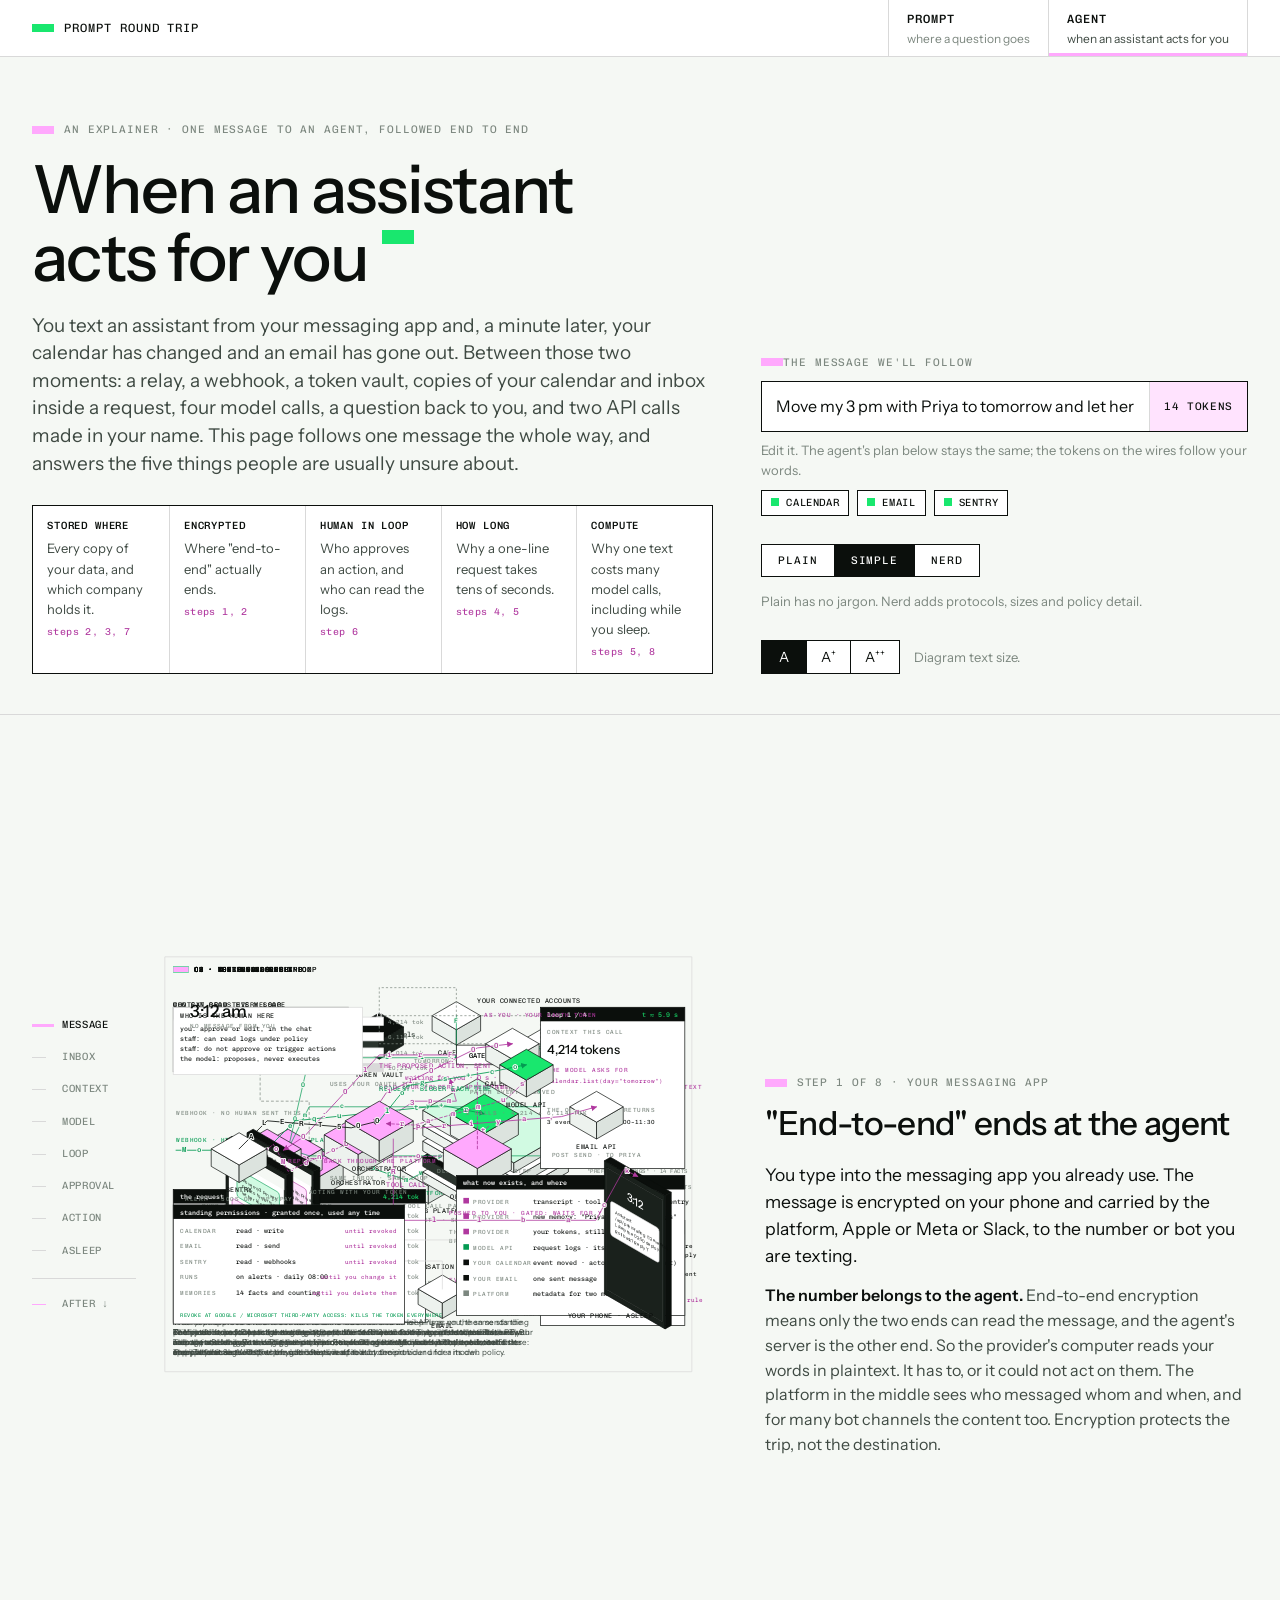
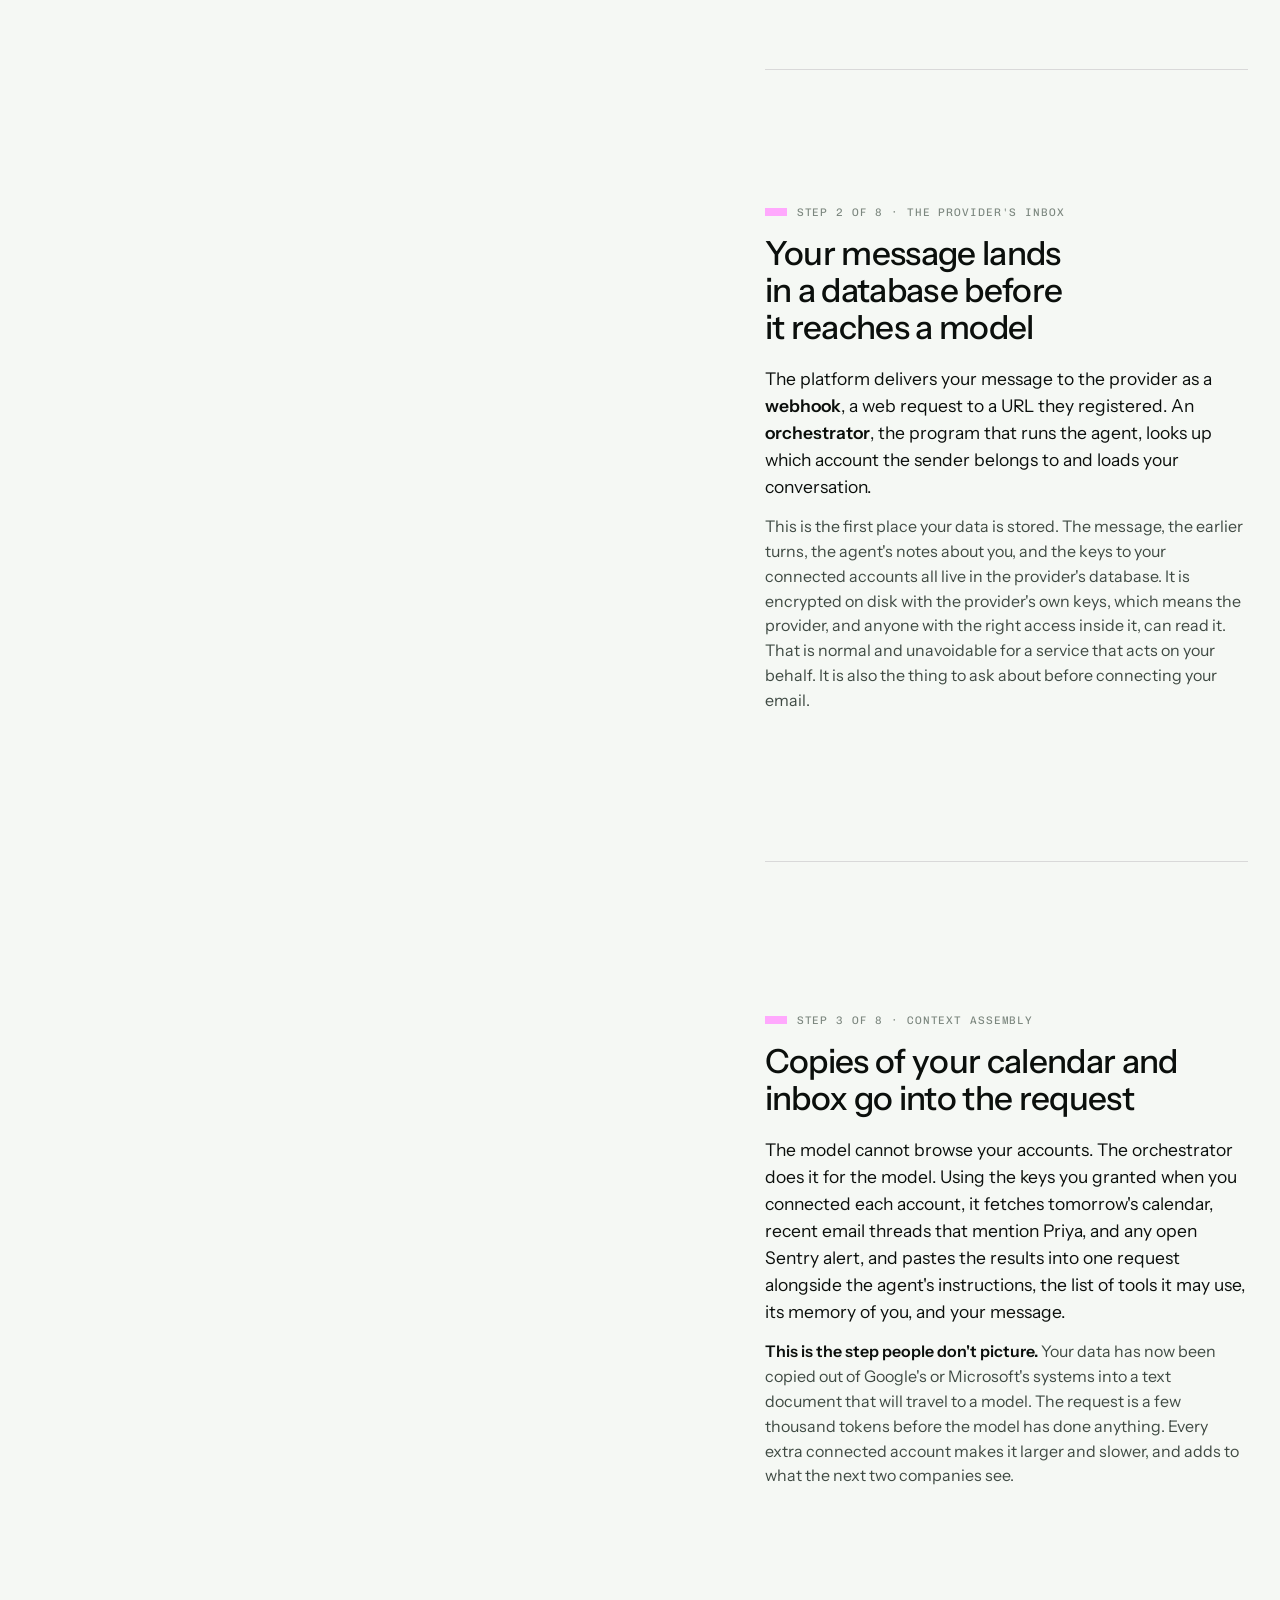
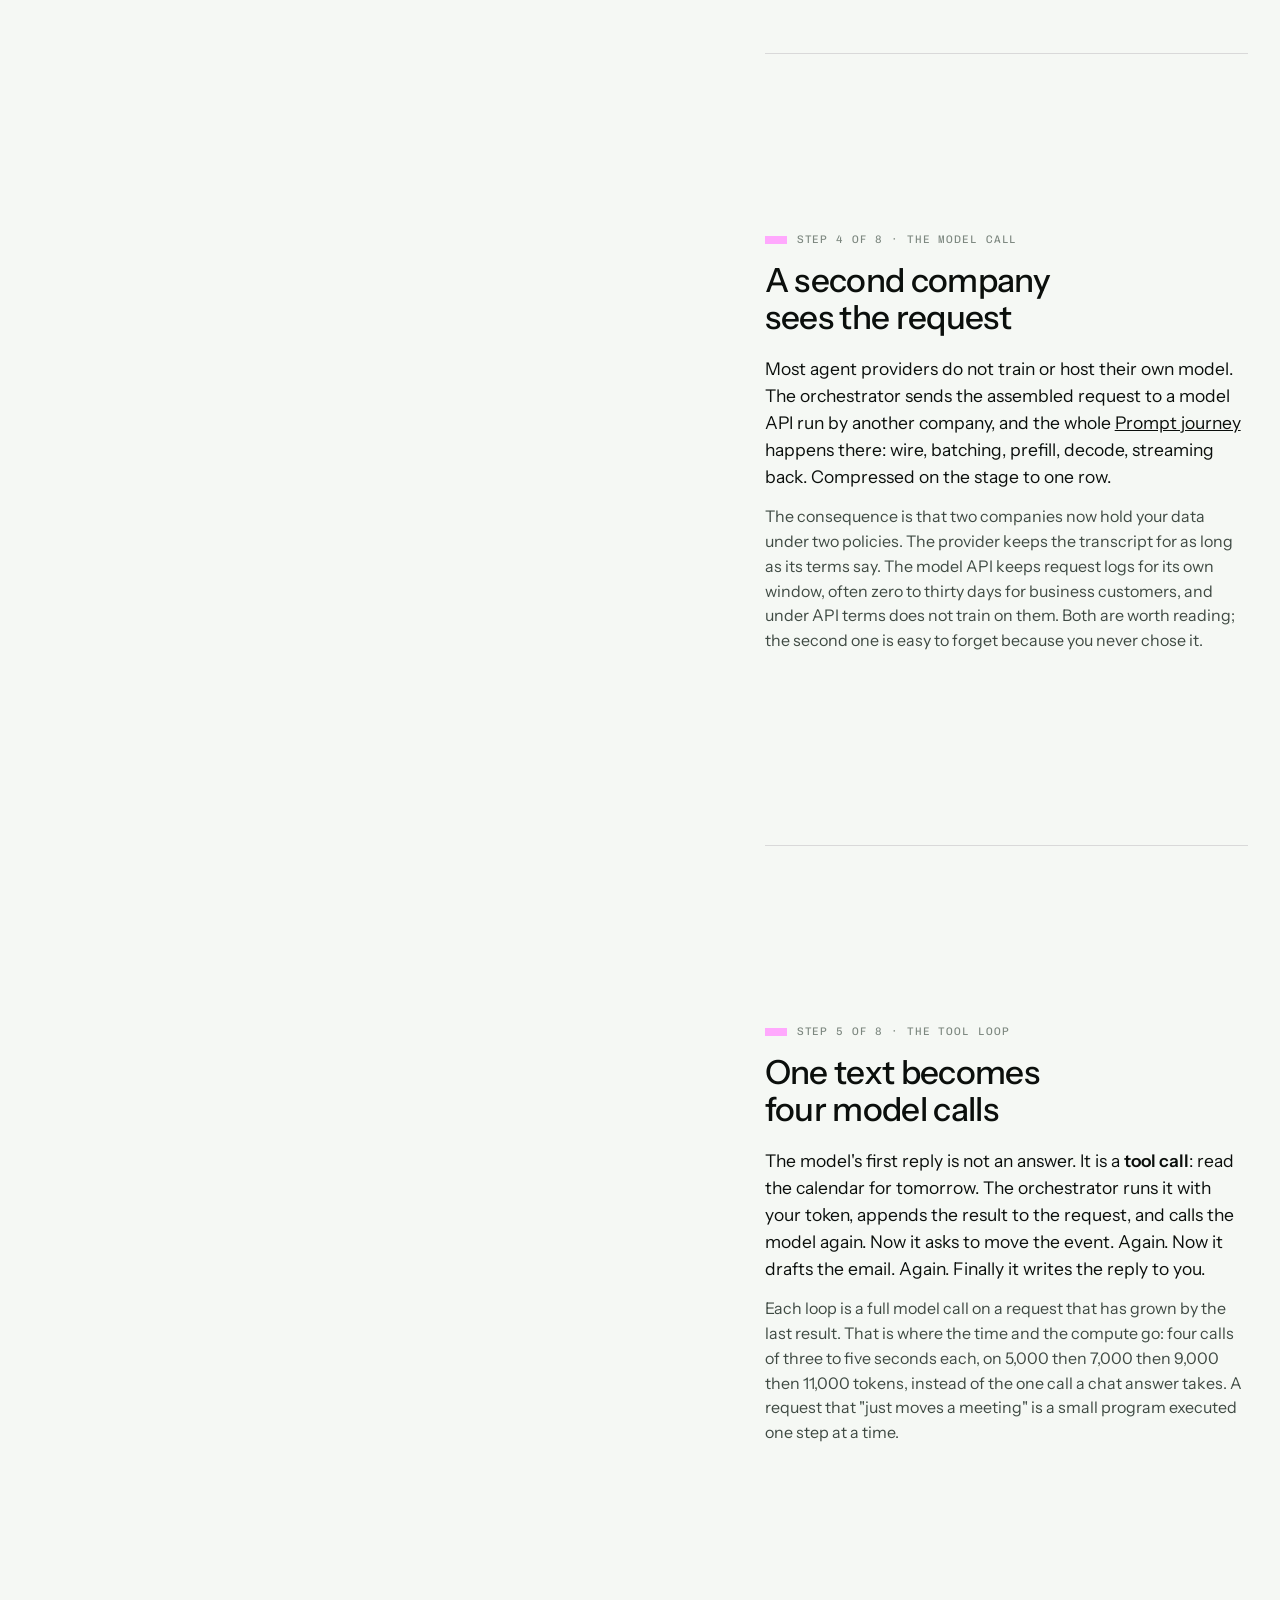
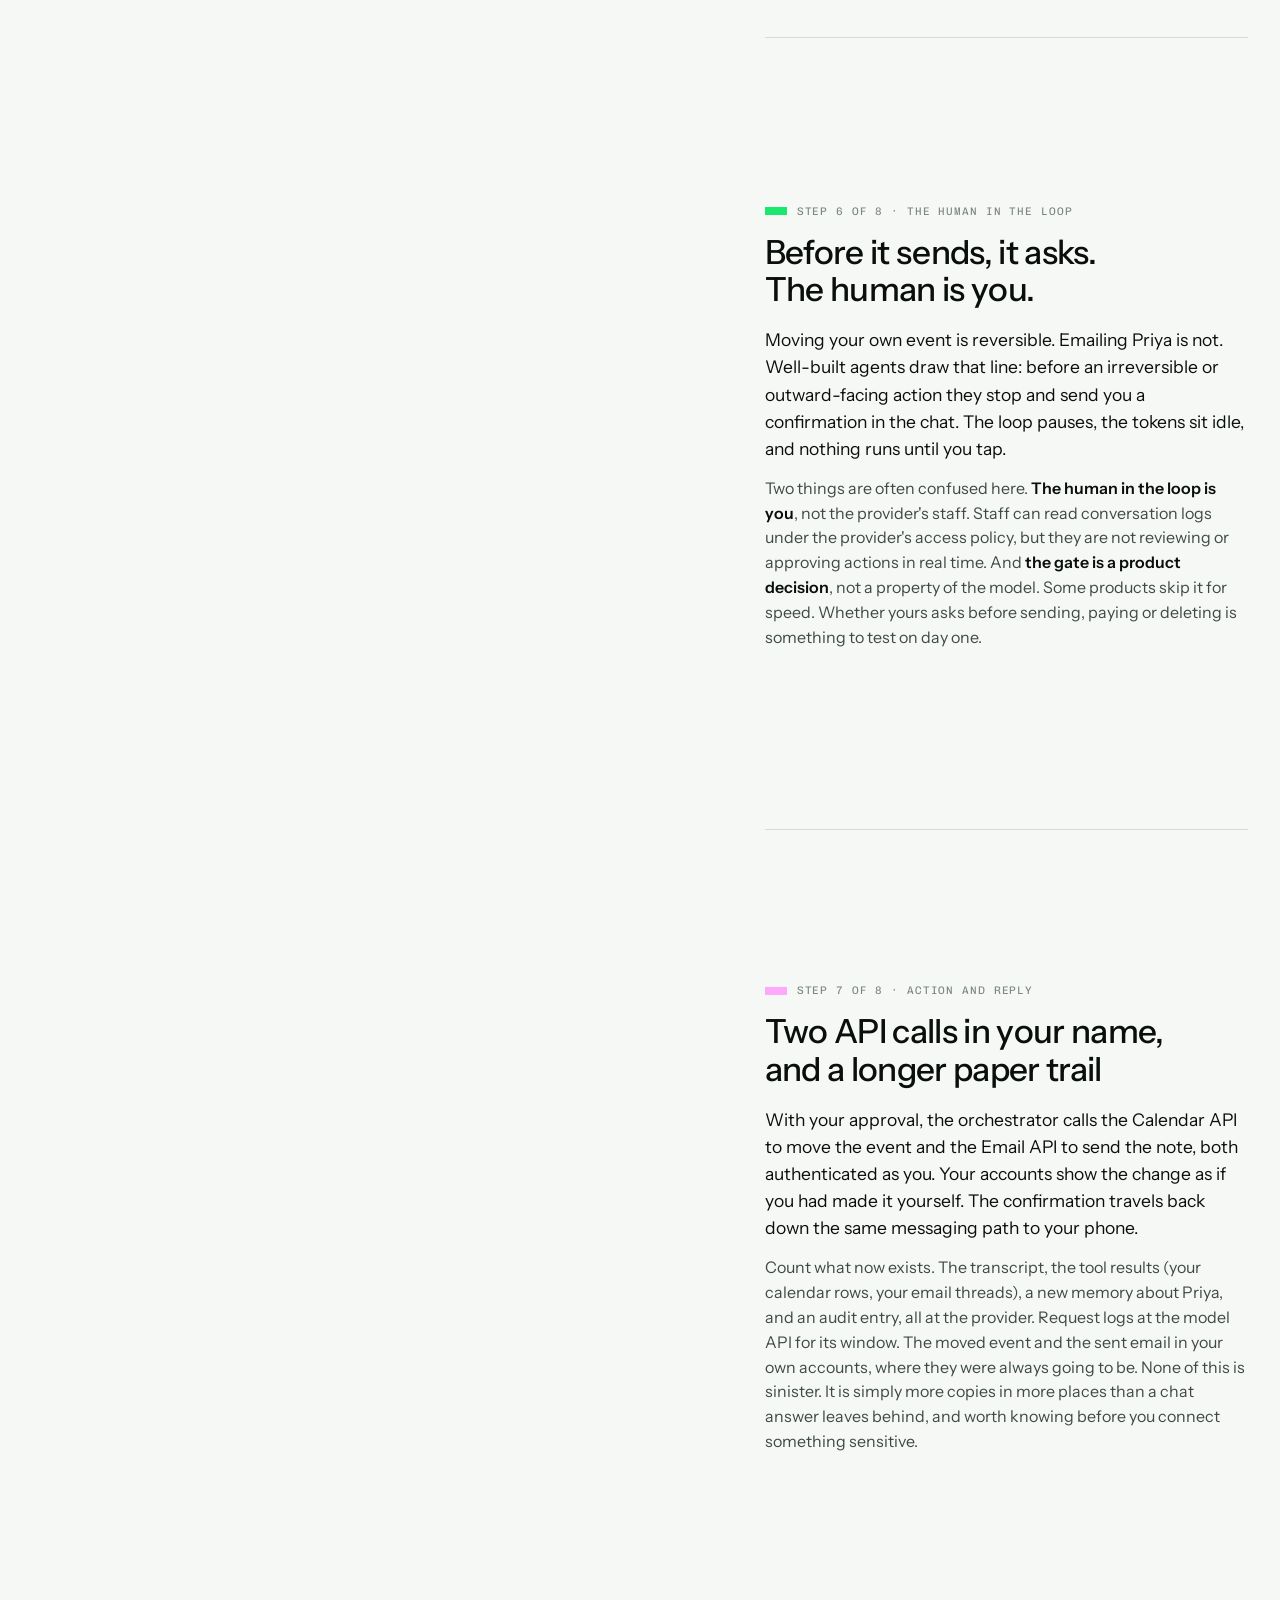
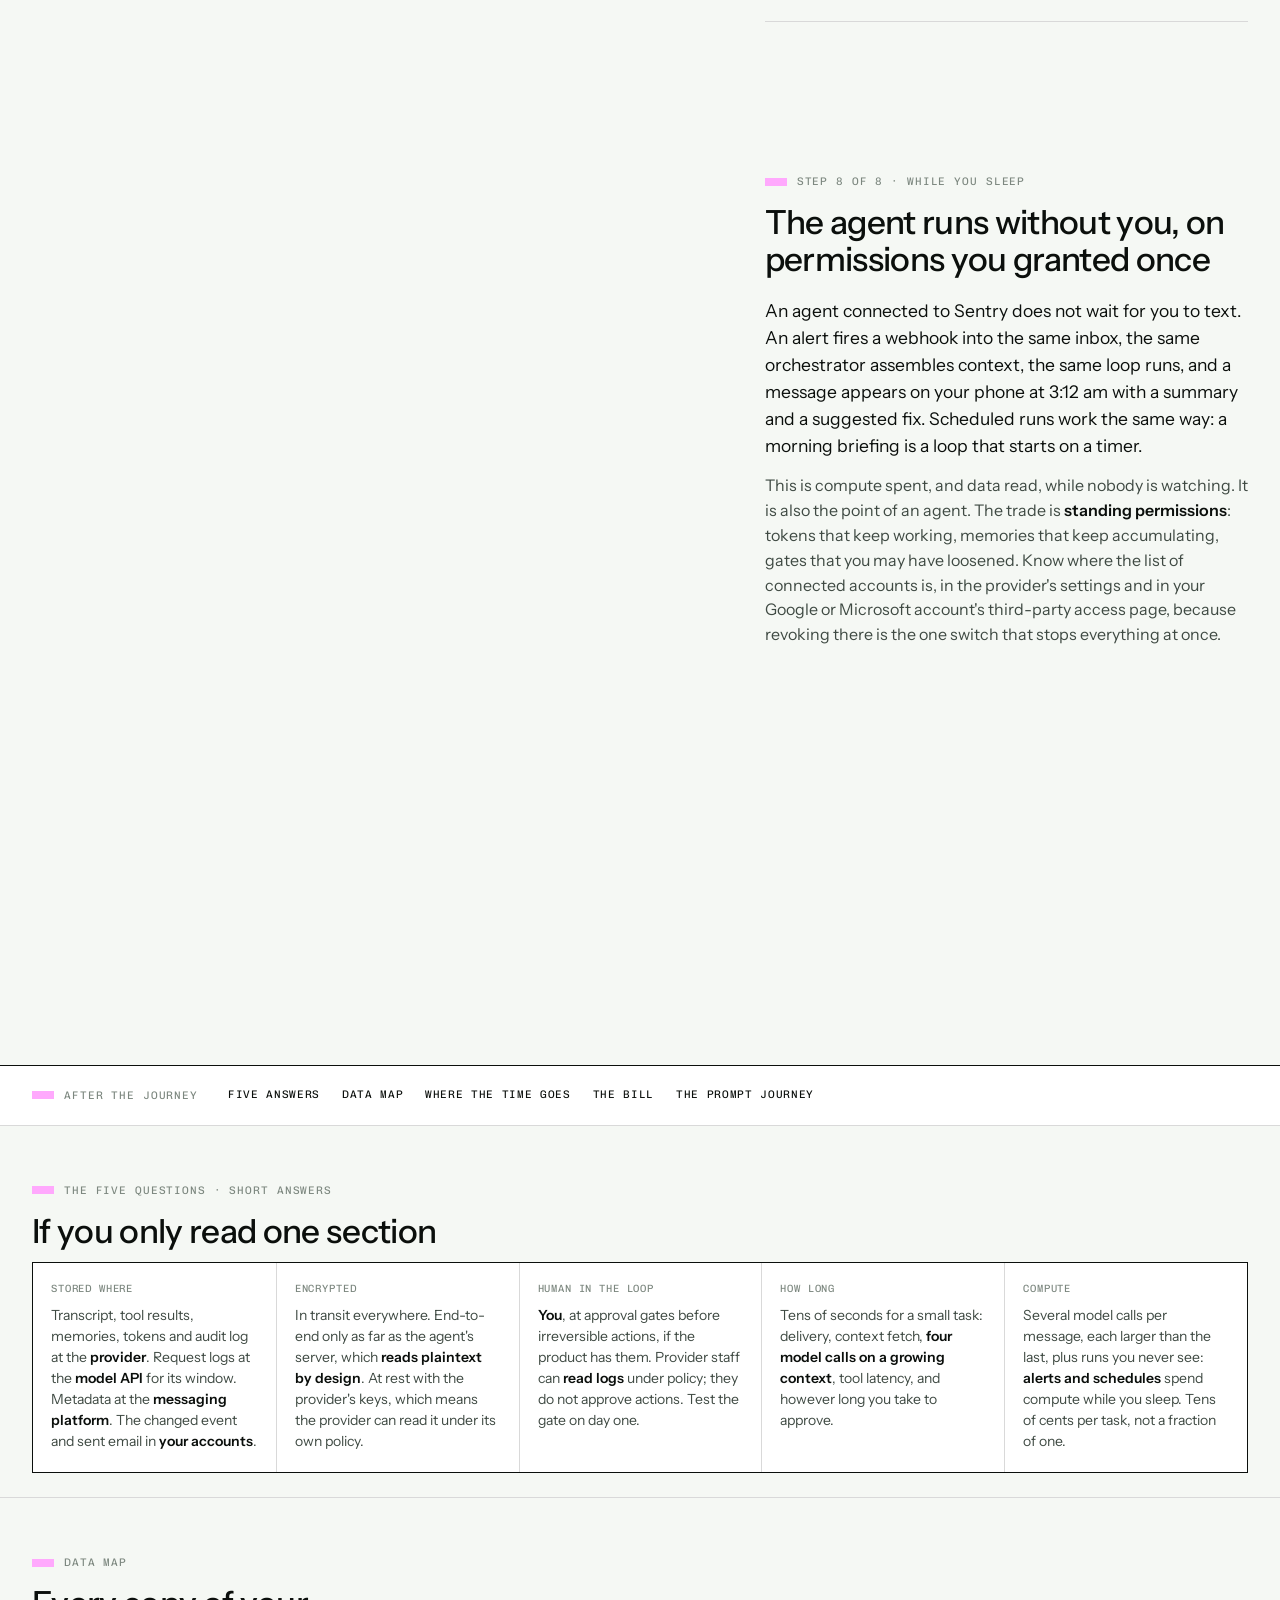
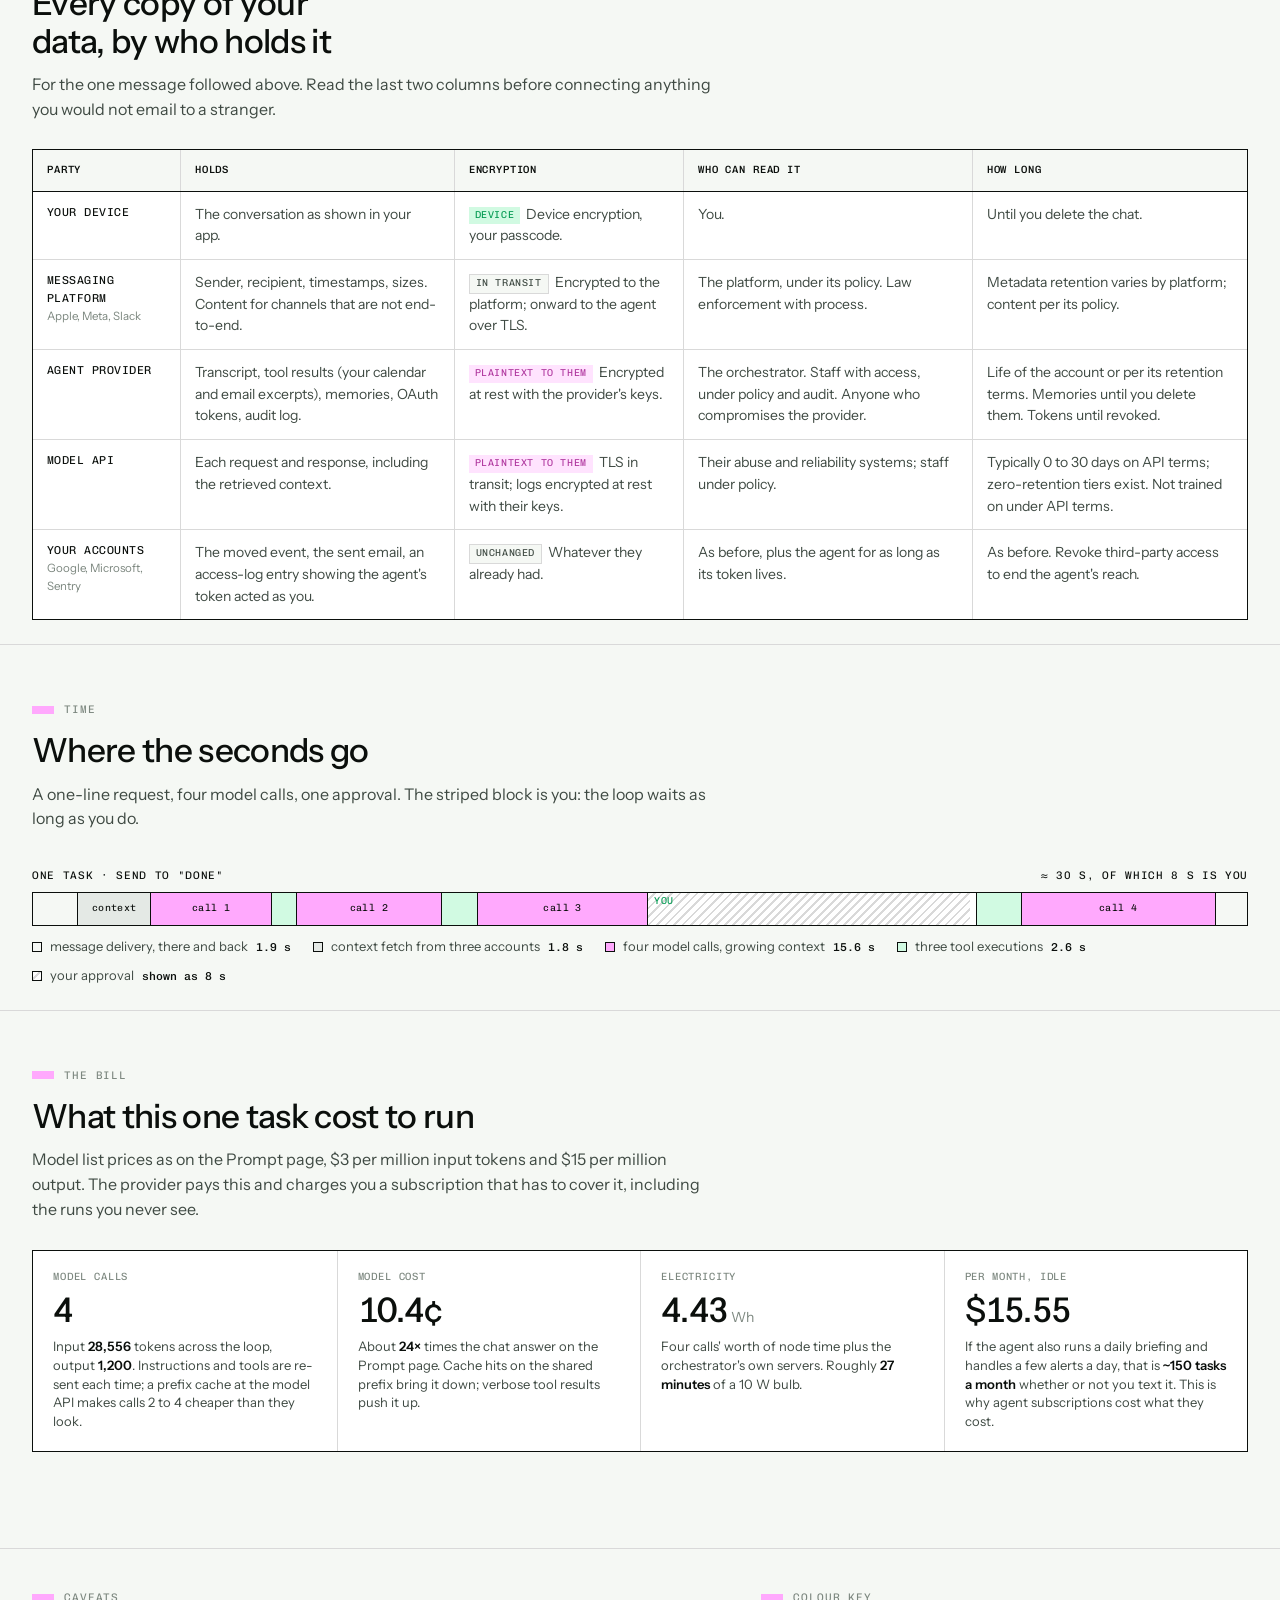
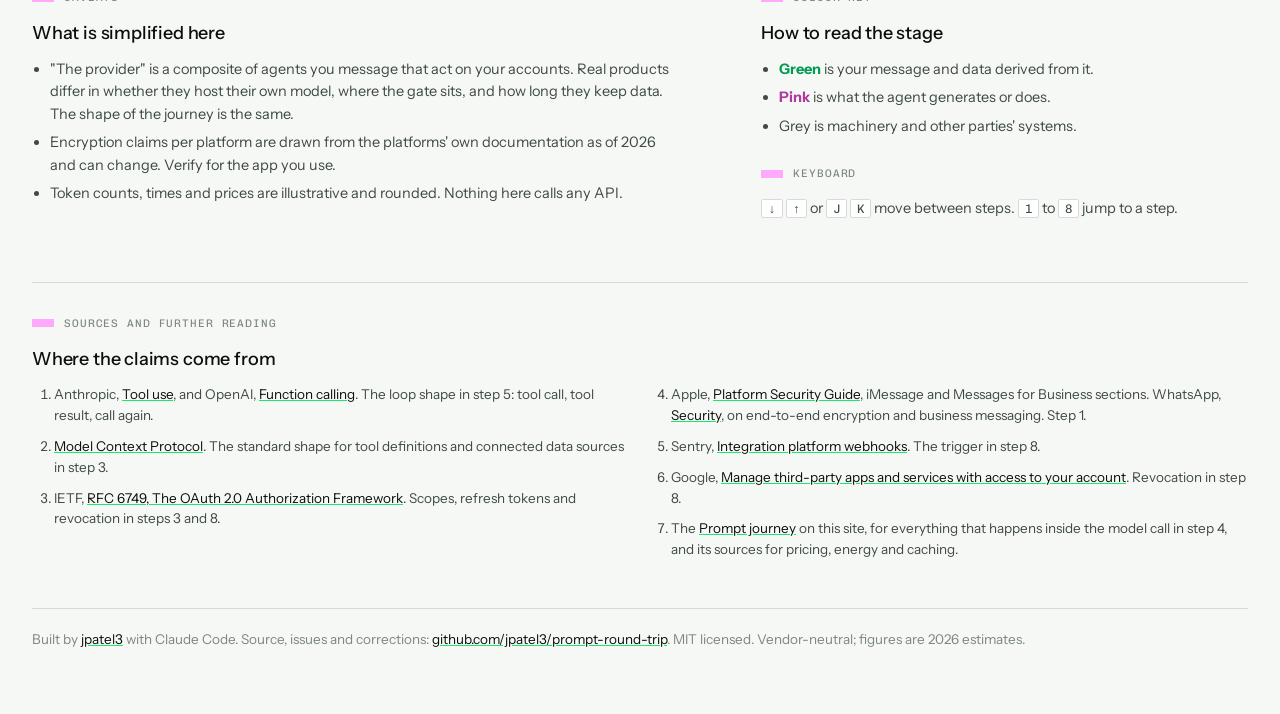
==== agent.html @ 6dd18f0b "Add the Agent journey page on a shared stage engine Extract the SVG stage engine to stage.js and sha" ====
<!DOCTYPE html>
<html lang="en">
<head>
<meta charset="utf-8">
<meta name="viewport" content="width=device-width, initial-scale=1">
<title>Prompt Round Trip · Agent</title>
<meta name="description" content="Follow one message to an AI agent you text from your phone: where it is decrypted, what the provider stores, how your calendar and email get copied into the request, the tool loop, the approval gate, and what runs while you sleep.">
<link rel="canonical" href="https://jpatel3.github.io/prompt-round-trip/agent.html">
<meta property="og:type" content="article">
<meta property="og:site_name" content="Prompt Round Trip">
<meta property="og:title" content="When an assistant acts for you">
<meta property="og:description" content="One text to an AI agent, followed end to end: where encryption ends, what gets stored, how your calendar and email are copied into the request, the tool loop, the approval gate, and what runs while you sleep.">
<meta property="og:url" content="https://jpatel3.github.io/prompt-round-trip/agent.html">
<meta property="og:image" content="https://jpatel3.github.io/prompt-round-trip/docs/social-card-agent.png">
<meta property="og:image:width" content="1200">
<meta property="og:image:height" content="630">
<meta name="twitter:card" content="summary_large_image">
<meta name="twitter:title" content="When an assistant acts for you">
<meta name="twitter:description" content="One text to an AI agent, followed end to end: encryption, storage, the tool loop, the approval gate, and what runs while you sleep.">
<meta name="twitter:image" content="https://jpatel3.github.io/prompt-round-trip/docs/social-card-agent.png">
<link rel="icon" href="data:image/svg+xml,%3Csvg xmlns='http://www.w3.org/2000/svg' viewBox='0 0 64 64'%3E%3Crect width='64' height='64' rx='10' fill='%23F5F8F4'/%3E%3Crect x='10' y='22' width='30' height='12' fill='%23FFA9FD'/%3E%3Crect x='42' y='30' width='12' height='6' fill='%2319E76E'/%3E%3Cpath d='M10 44h44' stroke='%230B0F0C' stroke-width='2'/%3E%3C/svg%3E">
<link rel="preconnect" href="https://fonts.googleapis.com">
<link rel="preconnect" href="https://fonts.gstatic.com" crossorigin>
<link rel="stylesheet" href="https://fonts.googleapis.com/css2?family=Chivo+Mono:wght@400;500&family=Instrument+Sans:wght@400;500;600&display=swap">
<link rel="stylesheet" href="style.css">
<style>
/* agent-page specifics */
body.agent .eyebrow::before{background:var(--pink)}
body.agent .eyebrow.green::before{background:var(--green)}
body.agent .hero h1 .blk{background:var(--green)}
body.agent .prompt-field .count{background:var(--pink-tint)}
body.agent .prompt-field input:focus-visible{box-shadow:inset 0 0 0 2px var(--pink)}
body.agent .depth-nav a[aria-current="step"]::before{background:var(--pink)}
.connections{display:flex;gap:8px;flex-wrap:wrap;margin-top:10px}
.connections span{font-family:var(--mono);font-size:10.5px;letter-spacing:.06em;text-transform:uppercase;border:1px solid var(--ink);padding:4px 9px;background:var(--paper)}
.connections span i{display:inline-block;width:8px;height:8px;background:var(--green);margin-right:7px;vertical-align:0}
.confusions{display:grid;grid-template-columns:repeat(5,minmax(0,1fr));gap:0;border:1px solid var(--ink);background:var(--paper);margin-top:28px}
.confusions > div{padding:12px 14px;font-size:13px;color:var(--ink-2)}
.confusions > div + div{border-left:1px solid var(--grid)}
.confusions b{display:block;font-family:var(--mono);font-weight:500;font-size:10.5px;letter-spacing:.08em;text-transform:uppercase;color:var(--ink);margin-bottom:4px}
.confusions small{display:block;font-family:var(--mono);font-size:10px;color:var(--pink-ink);margin-top:6px;letter-spacing:.04em}
@media (max-width: 900px){.confusions{grid-template-columns:1fr}.confusions > div + div{border-left:0;border-top:1px solid var(--grid)}}
/* data map */
table.datamap td:first-child{white-space:normal;min-width:140px}
table.datamap .enc{display:inline-block;font-family:var(--mono);font-size:10px;letter-spacing:.06em;text-transform:uppercase;padding:1px 6px;margin-right:6px;vertical-align:1px}
table.datamap .enc.e2e{background:var(--green-tint);color:var(--green-ink)}
table.datamap .enc.rest{background:var(--ground);color:var(--ink-2);border:1px solid var(--grid)}
table.datamap .enc.plain{background:var(--pink-tint);color:var(--pink-ink)}
/* time */
.waterfall .seg.deliver{background:var(--ground)}
.waterfall .seg.fetch{background:#E4E9E5}
.waterfall .seg.model{background:var(--pink)}
.waterfall .seg.tool{background:var(--green-tint)}
.waterfall .seg.you{background:repeating-linear-gradient(135deg,var(--paper) 0 4px,var(--grid) 4px 6px)}
.waterfall .seg.reply{background:var(--ground)}
/* answers strip */
.answers{display:grid;grid-template-columns:repeat(5,minmax(0,1fr));border:1px solid var(--ink);background:var(--paper)}
.answers > div{padding:18px 18px 20px}
.answers > div + div{border-left:1px solid var(--grid)}
.answers .k{font-family:var(--mono);font-size:10.5px;letter-spacing:.08em;text-transform:uppercase;color:var(--muted);display:block;margin-bottom:8px}
.answers p{font-size:14px;color:var(--ink-2);margin:0;line-height:1.5}
.answers p b{color:var(--ink);font-weight:600}
@media (max-width: 1100px){.answers{grid-template-columns:repeat(2,minmax(0,1fr))}.answers > div:nth-child(3){border-left:0}.answers > div:nth-child(n+3){border-top:1px solid var(--grid)}}
@media (max-width: 700px){.answers{grid-template-columns:1fr}.answers > div + div{border-left:0;border-top:1px solid var(--grid)}}
</style>
</head>
<body class="agent" data-depth="simple">

<header class="site">
  <div class="wrap">
    <a class="brand" href="./">Prompt Round Trip</a>
    <nav class="tabs" aria-label="Journeys">
      <a href="./"><b>Prompt</b><span>where a question goes</span></a>
      <a href="agent.html" aria-current="page"><b>Agent</b><span>when an assistant acts for you</span></a>
    </nav>
  </div>
</header>

<section class="hero">
  <div class="wrap">
    <div>
      <div class="eyebrow">An explainer · one message to an agent, followed end to end</div>
      <h1>When an assistant acts for you<span class="blk" aria-hidden="true"></span></h1>
      <p class="lede">You text an assistant from your messaging app and, a minute later, your calendar has changed and an email has gone out. Between those two moments: a relay, a webhook, a token vault, copies of your calendar and inbox inside a request, four model calls, a question back to you, and two API calls made in your name. This page follows one message the whole way, and answers the five things people are usually unsure about.</p>
      <div class="confusions" aria-label="The five questions this page answers">
        <div><b>Stored where</b>Every copy of your data, and which company holds it.<small>steps 2, 3, 7</small></div>
        <div><b>Encrypted</b>Where "end-to-end" actually ends.<small>steps 1, 2</small></div>
        <div><b>Human in loop</b>Who approves an action, and who can read the logs.<small>step 6</small></div>
        <div><b>How long</b>Why a one-line request takes tens of seconds.<small>steps 4, 5</small></div>
        <div><b>Compute</b>Why one text costs many model calls, including while you sleep.<small>steps 5, 8</small></div>
      </div>
    </div>
    <div class="aside">
      <div class="prompt-field">
        <label class="eyebrow" for="prompt">The message we'll follow</label>
        <div class="field">
          <input id="prompt" type="text" value="Move my 3 pm with Priya to tomorrow and let her know." spellcheck="false" autocomplete="off" maxlength="160">
          <span class="count" id="tokcount">14 tokens</span>
        </div>
        <p class="hint">Edit it. The agent's plan below stays the same; the tokens on the wires follow your words.</p>
        <div class="connections" aria-label="Connected accounts in this example"><span><i></i>Calendar</span><span><i></i>Email</span><span><i></i>Sentry</span></div>
      </div>
      <div class="depth" role="group" aria-label="Explanation depth">
        <span class="seg">
          <button type="button" data-depth="plain" aria-pressed="false">Plain</button>
          <button type="button" data-depth="simple" aria-pressed="true">Simple</button>
          <button type="button" data-depth="nerd" aria-pressed="false">Nerd</button>
        </span>
        <span class="note">Plain has no jargon. Nerd adds protocols, sizes and policy detail.</span>
      </div>
      <div class="depth" role="group" aria-label="Diagram text size">
        <span class="seg textsize">
          <button type="button" data-fs="1" aria-pressed="true" aria-label="Diagram text: normal">A</button>
          <button type="button" data-fs="1.25" aria-pressed="false" aria-label="Diagram text: larger">A<sup>+</sup></button>
          <button type="button" data-fs="1.5" aria-pressed="false" aria-label="Diagram text: largest">A<sup>++</sup></button>
        </span>
        <span class="note">Diagram text size.</span>
      </div>
    </div>
  </div>
</section>

<main class="journey">
  <div class="wrap">
    <div class="stage" id="stage-wrap">
      <ol class="depth-nav" id="depth-nav" aria-label="Steps">
        <li><a href="#step-1" data-step="1">Message</a></li>
        <li><a href="#step-2" data-step="2">Inbox</a></li>
        <li><a href="#step-3" data-step="3">Context</a></li>
        <li><a href="#step-4" data-step="4">Model</a></li>
        <li><a href="#step-5" data-step="5">Loop</a></li>
        <li><a href="#step-6" data-step="6">Approval</a></li>
        <li><a href="#step-7" data-step="7">Action</a></li>
        <li><a href="#step-8" data-step="8">Asleep</a></li>
        <li class="more"><a href="#after-nav">After ↓</a></li>
      </ol>
      <div class="step-pill" id="step-pill" aria-live="polite">1 / 8 · Message</div>
      <svg id="stage" viewBox="0 0 800 640" role="img" aria-label="Animated diagram of the current step in the journey of a message to an AI agent">
        <defs>
          <marker id="arr" viewBox="0 0 10 10" refX="9" refY="5" markerWidth="7" markerHeight="7" orient="auto-start-reverse"><path d="M0,0 L10,5 L0,10 z" fill="#0B0F0C"></path></marker>
          <marker id="arr-green" viewBox="0 0 10 10" refX="9" refY="5" markerWidth="7" markerHeight="7" orient="auto-start-reverse"><path d="M0,0 L10,5 L0,10 z" fill="#049A52"></path></marker>
          <marker id="arr-pink" viewBox="0 0 10 10" refX="9" refY="5" markerWidth="7" markerHeight="7" orient="auto-start-reverse"><path d="M0,0 L10,5 L0,10 z" fill="#B0389F"></path></marker>
        </defs>
        <g id="frame">
          <line x1="24" y1="24" x2="776" y2="24" stroke="#D9D9D9" stroke-width="1"></line>
          <line x1="24" y1="616" x2="776" y2="616" stroke="#D9D9D9" stroke-width="1"></line>
          <line x1="24" y1="24" x2="24" y2="616" stroke="#D9D9D9" stroke-width="1"></line>
          <line x1="776" y1="24" x2="776" y2="616" stroke="#D9D9D9" stroke-width="1"></line>
        </g>
        <g id="scenes"></g>
      </svg>
    </div>

    <div class="steps" id="steps">

      <article class="step" id="step-1" data-step="1">
        <div class="eyebrow">Step 1 of 8 · your messaging app</div>
        <h2>"End-to-end" ends at the agent</h2>
        <div class="plain">
          <span class="as">Think of it as</span>
          <p>You hand a sealed letter to a courier. The courier cannot read it. But the person it is addressed to can, and here that person is the assistant's computer, not a friend. The letter is safe on the way and open on arrival.</p>
        </div>
        <div class="simple">
          <p>You type into the messaging app you already use. The message is encrypted on your phone and carried by the platform, Apple or Meta or Slack, to the number or bot you are texting.</p>
          <p><strong>The number belongs to the agent.</strong> End-to-end encryption means only the two ends can read the message, and the agent's server is the other end. So the provider's computer reads your words in plaintext. It has to, or it could not act on them. The platform in the middle sees who messaged whom and when, and for many bot channels the content too. Encryption protects the trip, not the destination.</p>
        </div>
        <div class="nerd">
          <span class="tag">Internals</span>
          <dl>
            <dt>iMessage</dt><dd>Encrypted device-to-device between Apple users. A business or bot is reached through Messages for Business: encrypted from your device to Apple, then delivered to the business's endpoint over TLS. Apple is a relay, the business is the end.</dd>
            <dt>WhatsApp</dt><dd>Personal chats are end-to-end. Chats with a business on the Cloud API terminate at Meta-hosted infrastructure, or at the business's own server on the on-premises API. Meta's documentation says as much; the business, or the vendor running its integration, reads plaintext.</dd>
            <dt>Slack, Telegram bots, SMS</dt><dd>Not end-to-end at all. The platform reads content, stores it, and hands it to the bot over HTTPS.</dd>
            <dt>Metadata</dt><dd>Sender, recipient, timestamps, message sizes and delivery receipts are visible to the platform in every case, encrypted content or not.</dd>
            <dt>What this means</dt><dd>Your threat model for an agent is the provider's security and policy, not the transport. The transport is fine.</dd>
          </dl>
        </div>
      </article>

      <article class="step" id="step-2" data-step="2">
        <div class="eyebrow">Step 2 of 8 · the provider's inbox</div>
        <h2>Your message lands in a database before it reaches a model</h2>
        <div class="plain">
          <span class="as">Think of it as</span>
          <p>The letter arrives at an office. A clerk checks who it is from, pulls your folder from the filing cabinet, which holds every past letter and the notes they kept about you, and clips the new letter to the front.</p>
        </div>
        <div class="simple">
          <p>The platform delivers your message to the provider as a <strong>webhook</strong>, a web request to a URL they registered. An <strong>orchestrator</strong>, the program that runs the agent, looks up which account the sender belongs to and loads your conversation.</p>
          <p>This is the first place your data is stored. The message, the earlier turns, the agent's notes about you, and the keys to your connected accounts all live in the provider's database. It is encrypted on disk with the provider's own keys, which means the provider, and anyone with the right access inside it, can read it. That is normal and unavoidable for a service that acts on your behalf. It is also the thing to ask about before connecting your email.</p>
        </div>
        <div class="nerd">
          <span class="tag">Internals</span>
          <dl>
            <dt>Webhook</dt><dd>HTTPS POST from the platform with sender id, message body, attachments and a signature the provider verifies. Retried on failure, so the inbox must be idempotent.</dd>
            <dt>Account resolution</dt><dd>Phone number or platform user id → your account, plan and entitlements. This is also where rate limits and abuse checks run.</dd>
            <dt>Conversation store</dt><dd>Typically a Postgres row per message plus an object store for attachments, encrypted at rest with cloud KMS keys the provider controls. Retention is a policy choice: often the life of the account, sometimes shorter for content.</dd>
            <dt>Token vault</dt><dd>OAuth refresh tokens for your calendar and email, stored separately, encrypted with a key that only the orchestrator's service role can use. A leak here is the worst case, because tokens act as you.</dd>
            <dt>Staff access</dt><dd>Governed by policy and audit logs, not by cryptography. Look for statements about access controls, SOC 2 reports and whether support staff can read conversation content.</dd>
          </dl>
        </div>
      </article>

      <article class="step" id="step-3" data-step="3">
        <div class="eyebrow">Step 3 of 8 · context assembly</div>
        <h2>Copies of your calendar and inbox go into the request</h2>
        <div class="plain">
          <span class="as">Think of it as</span>
          <p>Before answering, the clerk opens your diary, skims your recent letters with Priya, and glances at the alarm board. They copy the relevant bits onto one sheet, together with your letter and the office rulebook, and hand that sheet to the expert in the back room.</p>
        </div>
        <div class="simple">
          <p>The model cannot browse your accounts. The orchestrator does it for the model. Using the keys you granted when you connected each account, it fetches tomorrow's calendar, recent email threads that mention Priya, and any open Sentry alert, and pastes the results into one request alongside the agent's instructions, the list of tools it may use, its memory of you, and your message.</p>
          <p><strong>This is the step people don't picture.</strong> Your data has now been copied out of Google's or Microsoft's systems into a text document that will travel to a model. The request is a few thousand tokens before the model has done anything. Every extra connected account makes it larger and slower, and adds to what the next two companies see.</p>
        </div>
        <div class="nerd">
          <span class="tag">Internals</span>
          <dl>
            <dt>OAuth</dt><dd>When you connected Calendar, you approved scopes such as <code>calendar.events</code> and <code>gmail.send</code>. The provider holds a refresh token and mints short-lived access tokens per call. Revoking access at Google or Microsoft kills the token everywhere at once.</dd>
            <dt>Retrieval</dt><dd>Cheap heuristics first: events in a time window, threads matching a name, open issues. Heavier setups embed your mail and do vector search. Either way, only what is retrieved is sent; the rest stays where it was.</dd>
            <dt>Tool definitions</dt><dd>JSON schemas describing each action the model may request, sent with every call. Twenty tools cost one to two thousand tokens before any content. The Model Context Protocol standardises this shape.</dd>
            <dt>Request size</dt><dd>Instructions and tools around 2,400 tokens, memories about 300, retrieved context about 1,500, your message. Roughly 4,500 tokens for the first call in this example.</dd>
          </dl>
        </div>
      </article>

      <article class="step" id="step-4" data-step="4">
        <div class="eyebrow">Step 4 of 8 · the model call</div>
        <h2>A second company sees the request</h2>
        <div class="plain">
          <span class="as">Think of it as</span>
          <p>The office does not employ the expert. It sends the sheet to an expert's office across town, waits for the reply, and files a copy of both. Two offices now have your letter.</p>
        </div>
        <div class="simple">
          <p>Most agent providers do not train or host their own model. The orchestrator sends the assembled request to a model API run by another company, and the whole <a href="./">Prompt journey</a> happens there: wire, batching, prefill, decode, streaming back. Compressed on the stage to one row.</p>
          <p>The consequence is that two companies now hold your data under two policies. The provider keeps the transcript for as long as its terms say. The model API keeps request logs for its own window, often zero to thirty days for business customers, and under API terms does not train on them. Both are worth reading; the second one is easy to forget because you never chose it.</p>
        </div>
        <div class="nerd">
          <span class="tag">Internals</span>
          <dl>
            <dt>The call</dt><dd>One HTTPS POST to the model API from the provider's servers with the full request, <code>tools</code> array included. The response is either text or a structured tool call. Streaming is often disabled inside agent loops because the orchestrator needs the complete tool call before acting.</dd>
            <dt>Retention at the model API</dt><dd>API traffic typically defaults to a short abuse-monitoring window and no training; zero-data-retention agreements exist for larger customers. Ask the provider which tier they are on.</dd>
            <dt>Prompt caching</dt><dd>The instructions and tool schemas are identical on every call, so a prefix cache at the model API makes loops 2 to 4 cheaper and faster. The Prompt page's step 8 is doing real work here.</dd>
            <dt>Region</dt><dd>The provider's servers and the model API may be in different countries. Data residency claims need to cover both.</dd>
          </dl>
        </div>
      </article>

      <article class="step" id="step-5" data-step="5">
        <div class="eyebrow">Step 5 of 8 · the tool loop</div>
        <h2>One text becomes four model calls</h2>
        <div class="plain">
          <span class="as">Think of it as</span>
          <p>The expert does not do things. They write instructions: "look up Friday", "find a free slot", "draft the email". The clerk runs each errand, comes back with the result, and the expert reads everything again before writing the next instruction. Four trips for one request.</p>
        </div>
        <div class="simple">
          <p>The model's first reply is not an answer. It is a <strong>tool call</strong>: read the calendar for tomorrow. The orchestrator runs it with your token, appends the result to the request, and calls the model again. Now it asks to move the event. Again. Now it drafts the email. Again. Finally it writes the reply to you.</p>
          <p>Each loop is a full model call on a request that has grown by the last result. That is where the time and the compute go: four calls of three to five seconds each, on 5,000 then 7,000 then 9,000 then 11,000 tokens, instead of the one call a chat answer takes. A request that "just moves a meeting" is a small program executed one step at a time.</p>
        </div>
        <div class="nerd">
          <span class="tag">Internals</span>
          <dl>
            <dt>Loop shape</dt><dd>Call model → if response contains tool calls, execute them (often in parallel), append <code>tool_result</code> blocks, call again → until the model returns plain text or a step limit is hit. Providers cap loops at 10 to 30 to bound cost.</dd>
            <dt>Context growth</dt><dd>Every tool result stays in the transcript for subsequent calls. Verbose results (a full inbox page) balloon the context; good orchestrators truncate and summarise tool output before appending.</dd>
            <dt>Time per loop</dt><dd>Prefill on the growing context plus decode of a few hundred tokens of tool call, plus the tool's own latency: a calendar read is fast, an email search can take seconds.</dd>
            <dt>Failure handling</dt><dd>A tool error is appended as a result and the model is asked to recover. Retries multiply cost; runaway loops are the classic agent bill shock.</dd>
          </dl>
        </div>
      </article>

      <article class="step" id="step-6" data-step="6">
        <div class="eyebrow green">Step 6 of 8 · the human in the loop</div>
        <h2>Before it sends, it asks. The human is you.</h2>
        <div class="plain">
          <span class="as">Think of it as</span>
          <p>Before posting the letter to Priya, the clerk knocks on your door: "Friday at ten, and I'll tell her. Yes?" Nothing moves until you nod. Managers in the office can read the file afterwards, but they do not get to nod for you.</p>
        </div>
        <div class="simple">
          <p>Moving your own event is reversible. Emailing Priya is not. Well-built agents draw that line: before an irreversible or outward-facing action they stop and send you a confirmation in the chat. The loop pauses, the tokens sit idle, and nothing runs until you tap.</p>
          <p>Two things are often confused here. <strong>The human in the loop is you</strong>, not the provider's staff. Staff can read conversation logs under the provider's access policy, but they are not reviewing or approving actions in real time. And <strong>the gate is a product decision</strong>, not a property of the model. Some products skip it for speed. Whether yours asks before sending, paying or deleting is something to test on day one.</p>
        </div>
        <div class="nerd">
          <span class="tag">Internals</span>
          <dl>
            <dt>Gated actions</dt><dd>Anything that leaves your account or cannot be undone: send email or message, make a payment, delete, share externally, post publicly. Reads and internal edits usually run without asking.</dd>
            <dt>Mechanics</dt><dd>The tool call is parked in the database with a pending state; a message with the proposed action goes to you; your reply resolves it; the loop resumes with the tool result. Timeouts expire pending actions after hours or days.</dd>
            <dt>Standing approvals</dt><dd>"Always allow emails to Priya" turns a gate into a rule. Convenient, and the point at which a misread instruction can act without you.</dd>
            <dt>Staff access</dt><dd>Read access to logs for support and safety, governed by policy and audit trails. Distinct from any ability to approve or trigger actions on your accounts, which they should not have.</dd>
          </dl>
        </div>
      </article>

      <article class="step" id="step-7" data-step="7">
        <div class="eyebrow">Step 7 of 8 · action and reply</div>
        <h2>Two API calls in your name, and a longer paper trail</h2>
        <div class="plain">
          <span class="as">Think of it as</span>
          <p>The clerk moves the appointment in your diary, posts the letter to Priya, and sends you a note: "Done." Then they file everything: your letter, their errands, the reply, and a new note in your folder that says Priya prefers mornings.</p>
        </div>
        <div class="simple">
          <p>With your approval, the orchestrator calls the Calendar API to move the event and the Email API to send the note, both authenticated as you. Your accounts show the change as if you had made it yourself. The confirmation travels back down the same messaging path to your phone.</p>
          <p>Count what now exists. The transcript, the tool results (your calendar rows, your email threads), a new memory about Priya, and an audit entry, all at the provider. Request logs at the model API for its window. The moved event and the sent email in your own accounts, where they were always going to be. None of this is sinister. It is simply more copies in more places than a chat answer leaves behind, and worth knowing before you connect something sensitive.</p>
        </div>
        <div class="nerd">
          <span class="tag">Internals</span>
          <dl>
            <dt>Acting as you</dt><dd>The calls carry your OAuth access token, so the receiving service records you as the actor. Some providers add a footer or header identifying the agent; many do not.</dd>
            <dt>Memory writes</dt><dd>The model or a side process extracts durable facts ("Priya prefers mornings", "user is in Boston") into a memory store injected into future requests. Review and delete these; they persist independently of the conversation.</dd>
            <dt>Audit log</dt><dd>Which tool ran with which arguments, when, and on whose approval. Ask whether you can see yours. It is the record that matters if something went wrong.</dd>
            <dt>Reply path</dt><dd>Provider → platform API → your device, encrypted per platform as in step 1, in reverse.</dd>
          </dl>
        </div>
      </article>

      <article class="step" id="step-8" data-step="8">
        <div class="eyebrow">Step 8 of 8 · while you sleep</div>
        <h2>The agent runs without you, on permissions you granted once</h2>
        <div class="plain">
          <span class="as">Think of it as</span>
          <p>At three in the morning the alarm board lights up. The clerk, who never sleeps, reads it, opens your folder, works out what to do, and leaves a note on your door. You gave them the office keys once; they use them whenever the alarm goes.</p>
        </div>
        <div class="simple">
          <p>An agent connected to Sentry does not wait for you to text. An alert fires a webhook into the same inbox, the same orchestrator assembles context, the same loop runs, and a message appears on your phone at 3:12 am with a summary and a suggested fix. Scheduled runs work the same way: a morning briefing is a loop that starts on a timer.</p>
          <p>This is compute spent, and data read, while nobody is watching. It is also the point of an agent. The trade is <strong>standing permissions</strong>: tokens that keep working, memories that keep accumulating, gates that you may have loosened. Know where the list of connected accounts is, in the provider's settings and in your Google or Microsoft account's third-party access page, because revoking there is the one switch that stops everything at once.</p>
        </div>
        <div class="nerd">
          <span class="tag">Internals</span>
          <dl>
            <dt>Triggers</dt><dd>Inbound webhooks (Sentry, GitHub, Stripe), cron schedules, and polling of accounts without webhooks. Each trigger is a job in the provider's queue that starts a loop with no user message.</dd>
            <dt>Compute at rest</dt><dd>A daily briefing plus a handful of alerts is tens of model calls per day per user, on contexts as large as the interactive ones. This is the cost line that scales with users even when they are idle.</dd>
            <dt>Refresh tokens</dt><dd>Long-lived by design; Google's expire after six months of inactivity, Microsoft's after ninety days, otherwise indefinitely until revoked. Rotating them is the provider's job; revoking them is yours.</dd>
            <dt>Revocation</dt><dd>Google: myaccount.google.com → Security → Third-party apps. Microsoft: account.microsoft.com → Privacy → App access. Slack: workspace apps. These kill the token even if the provider's own settings page does not.</dd>
          </dl>
        </div>
      </article>

    </div>
  </div>
</main>

<nav class="after-nav" id="after-nav" aria-label="After the journey">
  <div class="wrap">
    <span class="eyebrow">After the journey</span>
    <a href="#answers">Five answers</a>
    <a href="#datamap">Data map</a>
    <a href="#time">Where the time goes</a>
    <a href="#bill">The bill</a>
    <a href="./">The Prompt journey</a>
  </div>
</nav>

<section class="after" id="answers">
  <div class="wrap">
    <div class="eyebrow">The five questions · short answers</div>
    <h2>If you only read one section</h2>
    <div class="answers">
      <div><span class="k">stored where</span><p>Transcript, tool results, memories, tokens and audit log at the <b>provider</b>. Request logs at the <b>model API</b> for its window. Metadata at the <b>messaging platform</b>. The changed event and sent email in <b>your accounts</b>.</p></div>
      <div><span class="k">encrypted</span><p>In transit everywhere. End-to-end only as far as the agent's server, which <b>reads plaintext by design</b>. At rest with the provider's keys, which means the provider can read it under its own policy.</p></div>
      <div><span class="k">human in the loop</span><p><b>You</b>, at approval gates before irreversible actions, if the product has them. Provider staff can <b>read logs</b> under policy; they do not approve actions. Test the gate on day one.</p></div>
      <div><span class="k">how long</span><p>Tens of seconds for a small task: delivery, context fetch, <b>four model calls on a growing context</b>, tool latency, and however long you take to approve.</p></div>
      <div><span class="k">compute</span><p>Several model calls per message, each larger than the last, plus runs you never see: <b>alerts and schedules</b> spend compute while you sleep. Tens of cents per task, not a fraction of one.</p></div>
    </div>
  </div>
</section>

<section class="after" id="datamap">
  <div class="wrap">
    <div class="eyebrow">Data map</div>
    <h2>Every copy of your data, by who holds it</h2>
    <p class="lede">For the one message followed above. Read the last two columns before connecting anything you would not email to a stranger.</p>
    <div class="compare-wrap">
      <table class="compare datamap">
        <thead><tr><th>Party</th><th>Holds</th><th>Encryption</th><th>Who can read it</th><th>How long</th></tr></thead>
        <tbody>
          <tr><td>Your device</td><td>The conversation as shown in your app.</td><td><span class="enc e2e">device</span>Device encryption, your passcode.</td><td>You.</td><td>Until you delete the chat.</td></tr>
          <tr><td>Messaging platform<br><span style="color:var(--muted);font-family:var(--sans);text-transform:none;letter-spacing:0">Apple, Meta, Slack</span></td><td>Sender, recipient, timestamps, sizes. Content for channels that are not end-to-end.</td><td><span class="enc rest">in transit</span>Encrypted to the platform; onward to the agent over TLS.</td><td>The platform, under its policy. Law enforcement with process.</td><td>Metadata retention varies by platform; content per its policy.</td></tr>
          <tr><td>Agent provider</td><td>Transcript, tool results (your calendar and email excerpts), memories, OAuth tokens, audit log.</td><td><span class="enc plain">plaintext to them</span>Encrypted at rest with the provider's keys.</td><td>The orchestrator. Staff with access, under policy and audit. Anyone who compromises the provider.</td><td>Life of the account or per its retention terms. Memories until you delete them. Tokens until revoked.</td></tr>
          <tr><td>Model API</td><td>Each request and response, including the retrieved context.</td><td><span class="enc plain">plaintext to them</span>TLS in transit; logs encrypted at rest with their keys.</td><td>Their abuse and reliability systems; staff under policy.</td><td>Typically 0 to 30 days on API terms; zero-retention tiers exist. Not trained on under API terms.</td></tr>
          <tr><td>Your accounts<br><span style="color:var(--muted);font-family:var(--sans);text-transform:none;letter-spacing:0">Google, Microsoft, Sentry</span></td><td>The moved event, the sent email, an access-log entry showing the agent's token acted as you.</td><td><span class="enc rest">unchanged</span>Whatever they already had.</td><td>As before, plus the agent for as long as its token lives.</td><td>As before. Revoke third-party access to end the agent's reach.</td></tr>
        </tbody>
      </table>
    </div>
  </div>
</section>

<section class="after" id="time">
  <div class="wrap">
    <div class="eyebrow">Time</div>
    <h2>Where the seconds go</h2>
    <p class="lede">A one-line request, four model calls, one approval. The striped block is you: the loop waits as long as you do.</p>
    <div class="waterfall" id="waterfall">
      <p class="total"><span>One task · send to "done"</span><span id="w-total">–</span></p>
      <div class="bar" role="img" aria-label="Time breakdown for one agent task">
        <div class="seg deliver" id="w-deliver">deliver</div>
        <div class="seg fetch" id="w-fetch">context</div>
        <div class="seg model" id="w-m1">call 1</div>
        <div class="seg tool" id="w-t1">read</div>
        <div class="seg model" id="w-m2">call 2</div>
        <div class="seg tool" id="w-t2">move</div>
        <div class="seg model" id="w-m3">call 3</div>
        <div class="seg you" id="w-you">you</div>
        <div class="seg tool" id="w-t3">send</div>
        <div class="seg model" id="w-m4">call 4</div>
        <div class="seg reply" id="w-reply">reply</div>
      </div>
      <ul class="legend">
        <li><i style="background:var(--ground)"></i>message delivery, there and back <b id="l-deliver">–</b></li>
        <li><i style="background:#E4E9E5"></i>context fetch from three accounts <b id="l-fetch">–</b></li>
        <li><i style="background:var(--pink)"></i>four model calls, growing context <b id="l-model">–</b></li>
        <li><i style="background:var(--green-tint)"></i>three tool executions <b id="l-tool">–</b></li>
        <li><i style="background:repeating-linear-gradient(135deg,var(--paper) 0 4px,var(--grid) 4px 6px)"></i>your approval <b id="l-you">shown as 8 s</b></li>
      </ul>
    </div>
  </div>
</section>

<section class="after" id="bill">
  <div class="wrap">
    <div class="eyebrow">The bill</div>
    <h2>What this one task cost to run</h2>
    <p class="lede">Model list prices as on the Prompt page, $3 per million input tokens and $15 per million output. The provider pays this and charges you a subscription that has to cover it, including the runs you never see.</p>
    <div class="bill">
      <div><span class="k">model calls</span><div class="v" id="b-calls">4</div><p class="sub">Input <b id="b-in">–</b> tokens across the loop, output <b id="b-out">–</b>. Instructions and tools are re-sent each time; a prefix cache at the model API makes calls 2 to 4 cheaper than they look.</p></div>
      <div><span class="k">model cost</span><div class="v" id="b-price">–</div><p class="sub">About <b id="b-mult">–</b> times the chat answer on the Prompt page. Cache hits on the shared prefix bring it down; verbose tool results push it up.</p></div>
      <div><span class="k">electricity</span><div class="v" id="b-wh">–<small>Wh</small></div><p class="sub">Four calls' worth of node time plus the orchestrator's own servers. Roughly <b id="b-led">–</b> of a 10 W bulb.</p></div>
      <div><span class="k">per month, idle</span><div class="v" id="b-month">–</div><p class="sub">If the agent also runs a daily briefing and handles a few alerts a day, that is <b>~150 tasks a month</b> whether or not you text it. This is why agent subscriptions cost what they cost.</p></div>
    </div>
  </div>
</section>

<footer>
  <div class="wrap">
    <div>
      <div class="eyebrow">Caveats</div>
      <h3>What is simplified here</h3>
      <ul>
        <li>"The provider" is a composite of agents you message that act on your accounts. Real products differ in whether they host their own model, where the gate sits, and how long they keep data. The shape of the journey is the same.</li>
        <li>Encryption claims per platform are drawn from the platforms' own documentation as of 2026 and can change. Verify for the app you use.</li>
        <li>Token counts, times and prices are illustrative and rounded. Nothing here calls any API.</li>
      </ul>
    </div>
    <div>
      <div class="eyebrow">Colour key</div>
      <h3>How to read the stage</h3>
      <ul>
        <li><strong style="color:var(--green-ink)">Green</strong> is your message and data derived from it.</li>
        <li><strong style="color:var(--pink-ink)">Pink</strong> is what the agent generates or does.</li>
        <li>Grey is machinery and other parties' systems.</li>
      </ul>
      <div class="eyebrow" style="margin-top:28px">Keyboard</div>
      <p><code>↓</code> <code>↑</code> or <code>J</code> <code>K</code> move between steps. <code>1</code> to <code>8</code> jump to a step.</p>
    </div>
    <div class="sources">
      <div class="eyebrow">Sources and further reading</div>
      <h3>Where the claims come from</h3>
      <ol>
        <li>Anthropic, <a href="https://docs.anthropic.com/en/docs/build-with-claude/tool-use">Tool use</a>, and OpenAI, <a href="https://platform.openai.com/docs/guides/function-calling">Function calling</a>. The loop shape in step 5: tool call, tool result, call again.</li>
        <li><a href="https://modelcontextprotocol.io/">Model Context Protocol</a>. The standard shape for tool definitions and connected data sources in step 3.</li>
        <li>IETF, <a href="https://datatracker.ietf.org/doc/html/rfc6749">RFC 6749, The OAuth 2.0 Authorization Framework</a>. Scopes, refresh tokens and revocation in steps 3 and 8.</li>
        <li>Apple, <a href="https://support.apple.com/guide/security/welcome/web">Platform Security Guide</a>, iMessage and Messages for Business sections. WhatsApp, <a href="https://www.whatsapp.com/security">Security</a>, on end-to-end encryption and business messaging. Step 1.</li>
        <li>Sentry, <a href="https://docs.sentry.io/organization/integrations/integration-platform/webhooks/">Integration platform webhooks</a>. The trigger in step 8.</li>
        <li>Google, <a href="https://support.google.com/accounts/answer/3466521">Manage third-party apps and services with access to your account</a>. Revocation in step 8.</li>
        <li>The <a href="./">Prompt journey</a> on this site, for everything that happens inside the model call in step 4, and its sources for pricing, energy and caching.</li>
      </ol>
    </div>
    <div class="credits">
      <p>Built by <a href="https://github.com/jpatel3">jpatel3</a> with Claude Code. Source, issues and corrections: <a href="https://github.com/jpatel3/prompt-round-trip">github.com/jpatel3/prompt-round-trip</a>. MIT licensed. Vendor-neutral; figures are 2026 estimates.</p>
    </div>
  </div>
</footer>

<script src="stage.js"></script>
<script>
(function(){
'use strict';
const {el, text, label, lines, wrap, fmt, P, cube, screenPlane, wire, pathThrough, frameTitle, bubble, lock, Stream, tokenize, charsOf, chipRow, C, reduce} = PRT;

/* ---------------- content ---------------- */
let MSG = document.getElementById('prompt').value;
let TOK = tokenize(MSG);
const SYS_TOK = 2400, MEM_TOK = 300, CAL_TOK = 350, MAIL_TOK = 900, SENTRY_TOK = 250;
const OUT_PER_CALL = 300;
const TOOL_RESULTS = [1600, 1600, 1900]; // tokens appended after each tool
const TIMES = { deliver: 0.8, inbox: 0.3, fetch: 1.8, m: [3.0, 3.6, 4.2, 4.8], t: [0.6, 0.9, 1.1], you: 8.0, reply: 0.8 };
const LOOPS = [
  { call: 'calendar.list(day="tomorrow")', result: '3 events · free 10:00–11:30', tool: 'Calendar' },
  { call: 'calendar.move(event="Priya 15:00", to="Fri 10:00")', result: 'moved · id evt_8f2', tool: 'Calendar' },
  { call: 'email.draft(to="priya@…", subject="Moved to Fri 10")', result: 'draft ready · awaiting approval', tool: 'Email' },
  { call: 'reply("Done. Moved to Fri 10 am and emailed Priya.")', result: 'sent to you', tool: 'You' }
];
const REPLY = 'Done. Moved your 3 pm with Priya to Friday 10:00 and emailed her.';
function ctxTokens(i){ let n = SYS_TOK + MEM_TOK + CAL_TOK + MAIL_TOK + SENTRY_TOK + TOK.length; for (let k = 0; k < i; k++) n += OUT_PER_CALL + (TOOL_RESULTS[k] || 0); return n; }

/* ---------------- shared drawing bits ---------------- */
function phone(parent, ox, oy, w, h){
  cube(parent, ox, oy, 0, 0, 0, w, 10, h, {top:C.ink, left:'#1A211C', right:'#0B0F0C', stroke:C.ink});
  const plane = screenPlane(parent, ox, oy, 4, 10, 8, w - 8, h - 16, {fill:C.paper, stroke:C.ink});
  const top = P(ox, oy, w/2, 5, h);
  return {plane: plane, w: w - 8, h: h - 16, top: top, right: P(ox, oy, w, 5, h*0.6)};
}
function chatHeader(plane, w, title){
  el('rect', {x:0, y:0, width:w, height:16, fill:C.ground}, plane);
  text(plane, 6, 11, title, {size:7, weight:500});
}
function node(parent, ox, oy, size, name, sub, o){
  o = o || {};
  const c = cube(parent, ox, oy, 0, 0, 0, size, size, o.h || Math.round(size*0.55), o.green ? {top:C.green} : o.pink ? {top:C.pink} : o.dark ? {top:C.ink, left:'#2A332D', right:'#1A211C'} : {});
  const ly = oy + size + 14;
  label(parent, ox, ly, name, {fill:C.ink, anchor:'middle'});
  if (sub) label(parent, ox, ly + 12, sub, {size:8.5, anchor:'middle'});
  return c;
}

/* 1 · your messaging app */
function scene1(s){
  s.accent = C.green;
  frameTitle(s, '01', 'Your messaging app', 'Encrypted from your phone to the platform, then delivered to the agent\'s endpoint over TLS. The agent\'s server is the other end of "end-to-end", so it reads your words in plaintext. The platform sees who, when, and often what.',
    'The courier cannot read your letter. The office it is addressed to can, and that office is the assistant.');
  const ph = phone(s.g, 130, 470, 100, 190);
  chatHeader(ph.plane, ph.w, 'Assistant');
  const ml = wrap(MSG, 22).slice(0, 4);
  const b = bubble(ph.plane, 14, 26, ph.w - 22, ml, {fill:C.greenTint, stroke:C.greenInk, size:7.5, lh:10});
  text(ph.plane, ph.w - 10, b.bottom + 9, 'Delivered', {size:5.5, anchor:'end', fill:C.muted, sans:true});
  const dots = el('g', {}, ph.plane);
  el('rect', {x:8, y:b.bottom + 16, width:34, height:14, rx:4, fill:C.ground, stroke:C.grid, 'stroke-width':0.8}, dots);
  const d1 = el('circle', {cx:16, cy:b.bottom + 23, r:1.6, fill:C.muted}, dots);
  const d2 = el('circle', {cx:24, cy:b.bottom + 23, r:1.6, fill:C.muted}, dots);
  const d3 = el('circle', {cx:32, cy:b.bottom + 23, r:1.6, fill:C.muted}, dots);
  s.anims.push(t => { const k = Math.floor(t*3) % 3; [d1,d2,d3].forEach((d,i) => d.setAttribute('opacity', i === k ? 1 : 0.35)); });
  label(s.g, 130, 520, 'your phone', {anchor:'middle', fill:C.ink});

  const relay = node(s.g, 400, 330, 46, 'messaging platform', 'Apple · Meta · Slack');
  const endp = node(s.g, 640, 240, 52, 'the agent\'s endpoint', 'provider servers', {pink:true});
  const w1 = wire(s.g, pathThrough([ph.top, [ph.top[0] + 40, ph.top[1] - 20], [relay.topCenter[0] - 30, relay.topCenter[1] + 15], relay.topCenter]), {stroke:C.greenInk, sw:1.2});
  const w2 = wire(s.g, pathThrough([relay.topCenter, [relay.topCenter[0] + 60, relay.topCenter[1] - 25], [endp.topCenter[0] - 40, endp.topCenter[1] + 18], endp.topCenter]), {stroke:C.greenInk, sw:1.2, arrow:'arr-green'});
  s.streams.push(new Stream(s.g, w1, charsOf(TOK), {speed:60, n:10}));
  s.streams.push(new Stream(s.g, w2, charsOf(TOK), {speed:60, n:9}));
  // locks and labels along the way
  lock(s.g, 255, 360); label(s.g, 268, 364, 'encrypted to the platform', {size:8.5, fill:C.greenInk});
  lock(s.g, 500, 268); label(s.g, 513, 272, 'TLS · platform → business API', {size:8.5, fill:C.greenInk});
  label(s.g, 640, 200, 'end-to-end ends here', {anchor:'middle', fill:C.pinkInk});
  label(s.g, 640, 212, 'the agent is the other end · it reads plaintext', {anchor:'middle', size:8.5, fill:C.pinkInk});
  // who can read
  const cx = 36, cy = 96;
  label(s.d, cx, cy, 'who can read this message', {fill:C.ink});
  const rows = [['your device', 'yes', C.ink], ['the platform', 'who · when · size; content on some channels', C.ink2], ['the agent', 'yes · necessarily', C.pinkInk]];
  rows.forEach((r, i) => {
    label(s.d, cx, cy + 22 + i*20, r[0], {size:8.5});
    text(s.d, cx + 100, cy + 22 + i*20, r[1], {size:10.5, weight:500, fill:r[2]});
  });
  label(s.d, cx, cy + 96, 'iMessage: device → Apple encrypted, Apple → business over TLS', {size:8, cls:'nerd-only'});
  label(s.d, cx, cy + 108, 'WhatsApp Business API: terminates at Meta-hosted or business infra', {size:8, cls:'nerd-only'});
  label(s.d, cx, cy + 120, 'Slack · Telegram bots · SMS: not end-to-end at all', {size:8, cls:'nerd-only'});
  const pg = el('g', {class:'plain-only'}, s.g);
  lines(pg, cx, cy + 22, ['safe on the way,', 'open on arrival'], {size:14, sans:true, lh:19, weight:500});
}

/* 2 · the provider's inbox */
function scene2(s){
  frameTitle(s, '02', 'The provider\'s inbox', 'The platform posts your message to the provider as a webhook. The orchestrator resolves your account and loads your conversation, memories and connected-account tokens from its store: encrypted at rest with the provider\'s keys, readable by the provider under its own policy.',
    'The clerk checks who the letter is from, pulls your folder from the cabinet, and clips the new letter to the front.');
  const inW = wire(s.g, pathThrough([[40, 300], [150, 300], [190, 322]]), {stroke:C.greenInk, sw:1.2, arrow:'arr-green'});
  s.streams.push(new Stream(s.g, inW, charsOf(TOK), {speed:60, n:7}));
  label(s.g, 40, 288, 'webhook · HTTPS POST from the platform', {size:8.5, fill:C.greenInk});
  const orch = node(s.g, 230, 320, 56, 'orchestrator', 'the program that runs the agent', {pink:true, h:30});
  // account card
  el('rect', {x:36, y:96, width:250, height:92, fill:C.paper, stroke:C.ink}, s.d);
  el('rect', {x:36, y:96, width:250, height:20, fill:C.ink}, s.d);
  text(s.d, 46, 110, 'account lookup', {size:9.5, fill:C.paper, weight:500});
  lines(s.d, 46, 134, ['from: +1 ••• 4471 → you', 'plan: personal · limits ok', 'connected: calendar · email · sentry', 'queue: 0.3 s'], {size:9.5, lh:14});
  wire(s.g, pathThrough([[160, 190], [160, 230], [230, 230], [230, 292]]), {dash:'3 4', stroke:C.muted, arrow:'arr'});
  // conversation store: stacked slabs
  const ox = 470, oy = 300;
  const slabs = [['audit log', 'what ran, when, who approved', C.paper], ['token vault', 'OAuth tokens for your accounts', C.ink], ['memories', '"prefers mornings" · 14 facts', C.paper], ['past turns', '212 messages · attachments', C.paper], ['this message', TOK.length + ' tokens · just arrived', C.greenTint]];
  slabs.forEach((sl, i) => {
    const z = i*22;
    cube(s.g, ox, oy, 0, 0, z, 150, 90, 14, {top:sl[2], left: sl[2] === C.ink ? '#2A332D' : undefined, right: sl[2] === C.ink ? '#1A211C' : undefined});
    const corner = P(ox, oy, 150, 0, z + 7);
    el('line', {x1:corner[0] + 4, y1:corner[1], x2:corner[0] + 22, y2:corner[1], stroke:C.rule}, s.g);
    label(s.g, corner[0] + 26, corner[1] - 2, sl[0], {fill: sl[2] === C.ink ? C.pinkInk : C.ink, size:9});
    label(s.d, corner[0] + 26, corner[1] + 9, sl[1], {size:8});
  });
  label(s.g, 360, 470, 'conversation store', {fill:C.ink});
  lock(s.g, 366, 488, {color:C.ink}); label(s.g, 380, 492, 'encrypted at rest · provider\'s keys', {size:8.5});
  label(s.g, 360, 506, 'readable by the provider under its policy', {size:8.5, fill:C.pinkInk});
  label(s.d, 360, 528, 'first place your data is stored', {size:8.5, cls:'nerd-only'});
  label(s.d, 360, 540, 'postgres + object store · cloud KMS keys · SOC 2 scope', {size:8, cls:'nerd-only'});
  const toStore = wire(s.g, pathThrough([orch.topCenter, [orch.topCenter[0] + 60, orch.topCenter[1] - 30], [ox - 90, 230], [ox - 30, 230], P(ox, oy, 0, 45, 5*22 + 14)]), {stroke:C.pinkInk, sw:1.1, arrow:'arr-pink'});
  s.streams.push(new Stream(s.g, toStore, charsOf(TOK), {speed:55, n:10, fill:C.pinkInk}));
  label(s.g, 330, 212, 'load your folder · append the message', {size:8.5, fill:C.pinkInk});
}

/* 3 · context assembly */
function scene3(s){
  frameTitle(s, '03', 'Context assembly', 'With your stored OAuth tokens the orchestrator fetches tomorrow\'s calendar, mail with Priya and open Sentry alerts, and pastes them into one request with instructions, tools, memories and your message. Copies of your data now sit in a document bound for a model.',
    'The clerk copies the relevant bits of your diary, letters and alarm board onto one sheet, with your letter and the rulebook.');
  const orch = node(s.g, 200, 300, 56, 'orchestrator', '', {pink:true, h:30});
  const services = [
    {ox:440, oy:110, name:'calendar', sub:'tomorrow · 3 events', tok:CAL_TOK, chars:'Fri 10:00 Priya 15:00'.split('').filter(c=>c!==' ')},
    {ox:560, oy:150, name:'email', sub:'3 threads with Priya', tok:MAIL_TOK, chars:'Re: sync moved? thanks'.split('').filter(c=>c!==' ')},
    {ox:680, oy:190, name:'sentry', sub:'1 open alert', tok:SENTRY_TOK, chars:'500 /api/pay 12 events'.split('').filter(c=>c!==' ')}
  ];
  const vault = cube(s.g, 330, 130, 0, 0, 0, 40, 40, 26, {top:C.ink, left:'#2A332D', right:'#1A211C'});
  lock(s.g, vault.topCenter[0], vault.topCenter[1] - 14, {color:C.paper, scale:0.9});
  label(s.g, 330, 196, 'token vault', {anchor:'middle', fill:C.ink});
  label(s.d, 330, 208, 'uses your OAuth tokens', {anchor:'middle', size:8.5});
  services.forEach(sv => {
    const n = node(s.g, sv.ox, sv.oy, 40, sv.name, sv.sub);
    // token out (dashed, from vault), data back (solid green)
    wire(s.g, pathThrough([vault.topCenter, [vault.topCenter[0], n.topCenter[1] - 40], [n.topCenter[0], n.topCenter[1] - 40], n.topCenter]), {dash:'2 4', stroke:C.muted});
    const back = wire(s.g, pathThrough([n.topCenter, [n.topCenter[0], n.topCenter[1] + 60 + (sv.ox - 440)*0.25], [orch.topCenter[0] + 30, n.topCenter[1] + 60 + (sv.ox - 440)*0.25], orch.topCenter]), {stroke:C.greenInk, sw:1});
    s.streams.push(new Stream(s.g, back, sv.chars, {speed:50, n:8, size:9.5}));
  });
  label(s.g, 470, 90, 'your connected accounts', {fill:C.ink});
  label(s.d, 470, 78, 'scopes: calendar.events · gmail.readonly+send · sentry read', {size:8, cls:'nerd-only'});
  // request card
  const cx = 36, cy = 356;
  el('rect', {x:cx, y:cy, width:360, height:190, fill:C.paper, stroke:C.ink}, s.g);
  el('rect', {x:cx, y:cy, width:360, height:20, fill:C.ink}, s.g);
  text(s.g, cx + 10, cy + 14, 'the request · call 1', {size:9.5, fill:C.paper, weight:500});
  text(s.d, cx + 350, cy + 14, fmt(ctxTokens(0)) + ' tok', {size:9.5, fill:C.green, anchor:'end'});
  const rows = [
    ['system + tools', 'instructions · 20 tool schemas', SYS_TOK, C.ink],
    ['memories', '"prefers mornings" · 14 facts', MEM_TOK, C.ink],
    ['your message', '"' + (MSG.length > 30 ? MSG.slice(0, 29) + '…' : MSG) + '"', TOK.length, C.greenInk],
    ['calendar', 'tomorrow · 3 events', CAL_TOK, C.pinkInk],
    ['email', '3 threads with Priya', MAIL_TOK, C.pinkInk],
    ['sentry', '1 open alert · /api/pay', SENTRY_TOK, C.pinkInk]
  ];
  rows.forEach((r, i) => {
    const y = cy + 40 + i*22;
    label(s.g, cx + 10, y, r[0], {size:8.5, fill:r[3]});
    text(s.d, cx + 110, y, r[1], {size:9.5});
    text(s.d, cx + 350, y, fmt(r[2]) + ' tok', {size:9.5, anchor:'end', fill:C.muted});
  });
  el('rect', {x:cx + 3, y:cy + 40 + 3*22 - 12, width:4, height:62, fill:C.pink}, s.g);
  label(s.g, cx + 10, cy + 180, 'pink: copies of your data, now inside the request', {size:8.5, fill:C.pinkInk});
  const toCard = wire(s.g, pathThrough([orch.topCenter, [orch.topCenter[0], cy - 6]]), {stroke:C.pinkInk, sw:1.1, arrow:'arr-pink'});
  s.streams.push(new Stream(s.g, toCard, charsOf(TOK), {speed:50, n:4, fill:C.pinkInk}));
  const pg = el('g', {class:'plain-only'}, s.g);
  lines(pg, cx + 110, cy + 44, ['the office rulebook', 'notes about you', 'your letter', 'a copy of your diary', 'copies of your letters with Priya', 'a copy of the alarm board'], {size:10, sans:true, lh:22, fill:C.ink2});
  label(s.d, 430, 420, 'the model cannot browse. the orchestrator', {size:8.5});
  label(s.d, 430, 432, 'browses for it and pastes the results in', {size:8.5});
  label(s.d, 430, 454, 'retrieval: time window · name match · open issues', {size:8, cls:'nerd-only'});
  label(s.d, 430, 466, 'heavier setups: embeddings + vector search', {size:8, cls:'nerd-only'});
  label(s.d, 430, 488, 'every extra account: bigger, slower, seen by more', {size:8.5, fill:C.pinkInk});
}

/* 4 · the model call */
function scene4(s){
  frameTitle(s, '04', 'The model call', 'The assembled request leaves the provider\'s servers for a model API run by a second company, where the whole Prompt journey happens. Two companies now hold your data, under two retention policies you should both read.',
    'The office sends the sheet to an expert across town and files a copy of the reply. Two offices now have your letter.');
  const prov = node(s.g, 150, 300, 60, 'agent provider', 'their servers · the orchestrator', {pink:true, h:32});
  const api = node(s.g, 650, 200, 60, 'model API', 'a second company', {green:true, h:32});
  const out = wire(s.g, pathThrough([prov.topCenter, [prov.topCenter[0] + 50, prov.topCenter[1] - 40], [api.topCenter[0] - 90, api.topCenter[1] + 10], api.topCenter]), {stroke:C.greenInk, sw:1.2, arrow:'arr-green'});
  const back = wire(s.g, pathThrough([[api.topCenter[0] - 10, api.topCenter[1] + 22], [api.topCenter[0] - 100, api.topCenter[1] + 32], [prov.topCenter[0] + 40, prov.topCenter[1] - 18], [prov.topCenter[0] + 4, prov.topCenter[1] + 6]]), {stroke:C.pinkInk, sw:1.2, arrow:'arr-pink', dash:'4 3'});
  s.streams.push(new Stream(s.g, out, charsOf(TOK).concat('Fri10:00Priya'.split('')), {speed:70, n:16}));
  s.streams.push(new Stream(s.g, back, 'calendar.list(tomorrow)'.split(''), {speed:60, n:10, fill:C.pinkInk}));
  label(s.g, 380, 208, 'request · ' + fmt(ctxTokens(0)) + ' tokens', {anchor:'middle', fill:C.greenInk});
  label(s.g, 400, 300, 'response · a tool call, not an answer', {anchor:'middle', fill:C.pinkInk});
  // compressed prompt journey
  const names = ['device', 'wire', 'data ctr', 'GPU node', 'prefill', 'decode', 'screen', 'next turn'];
  label(s.g, 400, 396, 'inside the model API: the whole Prompt journey, compressed', {anchor:'middle', fill:C.ink});
  names.forEach((n, i) => {
    const ox = 190 + i*60, oy = 440;
    const c = cube(s.g, ox, oy, 0, 0, 0, 22, 22, 14, i === 4 || i === 5 ? {top:C.green} : {});
    label(s.g, ox, oy + 42, n, {anchor:'middle', size:7.5});
    if (i < 7) el('line', {x1:ox + 16, y1:c.topCenter[1] + 8, x2:ox + 44, y2:c.topCenter[1] + 8, stroke:C.grid}, s.g);
  });
  label(s.d, 400, 500, 'streaming usually off inside a loop: the orchestrator needs the whole tool call before acting', {anchor:'middle', size:8, cls:'nerd-only'});
  // retention labels
  el('rect', {x:36, y:96, width:270, height:82, fill:C.paper, stroke:C.grid}, s.d);
  label(s.d, 46, 112, 'provider keeps', {fill:C.pinkInk});
  lines(s.d, 46, 130, ['the transcript · your account', 'for as long as its terms say', 'readable under its policy'], {size:9.5, lh:14});
  el('rect', {x:494, y:96, width:270, height:82, fill:C.paper, stroke:C.grid}, s.d);
  label(s.d, 504, 112, 'model API keeps', {fill:C.greenInk});
  lines(s.d, 504, 130, ['request logs · its own window', 'often 0–30 days on API terms', 'not trained on under API terms'], {size:9.5, lh:14});
  label(s.d, 504, 190, 'zero-retention tiers exist · ask which one', {size:8, cls:'nerd-only'});
  label(s.d, 46, 190, 'two regions, possibly two countries', {size:8, cls:'nerd-only'});
  const pg = el('g', {class:'plain-only'}, s.g);
  lines(pg, 36, 120, ['two offices now', 'have your letter'], {size:14, sans:true, lh:19, weight:500});
}

/* 5 · the tool loop */
function scene5(s){
  frameTitle(s, '05', 'The tool loop', 'The model asks for a tool; the orchestrator runs it with your token, appends the result, and calls the model again on a bigger request. Four calls of three to five seconds each, on 5k then 7k then 9k then 11k tokens, for one line of text.',
    'The expert writes an errand, the clerk runs it and comes back, the expert reads everything again. Four trips.');
  const orch = node(s.g, 170, 300, 56, 'orchestrator', 'runs the tool with your token', {pink:true, h:30});
  const model = node(s.g, 480, 250, 56, 'model', 'decides the next step', {green:true, h:30});
  const tools = [
    node(s.g, 300, 470, 40, 'calendar', ''),
    node(s.g, 420, 500, 40, 'email', ''),
    node(s.g, 540, 470, 40, 'you', 'the reply')
  ];
  // loop wires
  const up = wire(s.g, pathThrough([orch.topCenter, [orch.topCenter[0] + 40, orch.topCenter[1] - 40], [model.topCenter[0] - 60, model.topCenter[1] - 12], model.topCenter]), {stroke:C.greenInk, sw:1.2, arrow:'arr-green'});
  const down = wire(s.g, pathThrough([[model.topCenter[0] + 6, model.topCenter[1] + 18], [model.topCenter[0] - 40, model.topCenter[1] + 60], [orch.topCenter[0] + 60, orch.topCenter[1] + 14], [orch.topCenter[0] + 10, orch.topCenter[1] + 6]]), {stroke:C.pinkInk, sw:1.2, arrow:'arr-pink', dash:'4 3'});
  s.streams.push(new Stream(s.g, up, 'request+results'.split(''), {speed:60, n:9}));
  s.streams.push(new Stream(s.g, down, 'toolcall'.split(''), {speed:60, n:6, fill:C.pinkInk}));
  label(s.g, 330, 216, 'request, bigger each time', {fill:C.greenInk});
  label(s.g, 340, 352, 'tool call', {fill:C.pinkInk});
  const toolWires = tools.map(t => wire(s.g, pathThrough([orch.topCenter, [orch.topCenter[0], t.topCenter[1] - 40], [t.topCenter[0], t.topCenter[1] - 40], t.topCenter]), {stroke:C.grid, sw:1}));
  // loop status panel
  const px = 560, py = 96;
  el('rect', {x:px, y:py, width:206, height:230, fill:C.paper, stroke:C.ink}, s.g);
  el('rect', {x:px, y:py, width:206, height:20, fill:C.ink}, s.g);
  const loopT = text(s.g, px + 10, py + 14, 'loop 1 / 4', {size:9.5, fill:C.paper, weight:500});
  const elapsed = text(s.g, px + 196, py + 14, '', {size:9.5, fill:C.green, anchor:'end'});
  label(s.g, px + 10, py + 38, 'context this call', {size:8.5});
  const ctxG = el('g', {}, s.g);
  label(s.g, px + 10, py + 92, 'the model asks for', {size:8.5, fill:C.pinkInk});
  const callG = el('g', {}, s.g);
  label(s.g, px + 10, py + 150, 'the orchestrator returns', {size:8.5});
  const resG = el('g', {}, s.g);
  label(s.d, px + 10, py + 214, 'capped at 10–30 loops · errors are appended and retried', {size:7.5, cls:'nerd-only'});
  // context growth bar (bottom)
  const bx = 36, by = 96, bw = 300;
  label(s.g, bx, by, 'context grows every loop', {fill:C.ink});
  const maxCtx = ctxTokens(3);
  const bars = [];
  for (let i = 0; i < 4; i++){
    const y = by + 14 + i*22;
    label(s.g, bx, y + 8, 'call ' + (i+1), {size:8});
    el('rect', {x:bx + 42, y:y, width:bw - 42, height:12, fill:C.paper, stroke:C.grid}, s.g);
    const r = el('rect', {x:bx + 42, y:y, width:((bw - 42) * ctxTokens(i) / maxCtx).toFixed(1), height:12, fill:C.grid}, s.g);
    text(s.g, bx + bw + 6, y + 9.5, fmt(ctxTokens(i)) + ' tok', {size:8.5, fill:C.muted});
    bars.push(r);
  }
  label(s.d, bx, by + 14 + 4*22 + 8, 'instructions + tools re-sent each call · prefix cache helps', {size:8, cls:'nerd-only'});
  const stepDur = 1.9, period = stepDur * 4 + 1.2;
  let lastK = -1;
  s.anims.push(t => {
    const k = Math.min(3, Math.floor((t % period) / stepDur));
    const cum = TIMES.deliver + TIMES.inbox + TIMES.fetch + TIMES.m.slice(0, k + 1).reduce((a,b)=>a+b, 0) + TIMES.t.slice(0, k).reduce((a,b)=>a+b, 0);
    elapsed.textContent = 't ≈ ' + cum.toFixed(1) + ' s';
    if (k === lastK) return; lastK = k;
    loopT.textContent = 'loop ' + (k+1) + ' / 4';
    bars.forEach((b, i) => b.setAttribute('fill', i === k ? C.green : i < k ? C.greenTint : C.grid));
    while (ctxG.firstChild) ctxG.removeChild(ctxG.firstChild);
    text(ctxG, px + 10, py + 66, fmt(ctxTokens(k)) + ' tokens', {size:18, weight:500, sans:true});
    while (callG.firstChild) callG.removeChild(callG.firstChild);
    lines(callG, px + 10, py + 108, wrap(LOOPS[k].call, 30).slice(0, 3), {size:8.5, lh:12, fill:C.pinkInk});
    while (resG.firstChild) resG.removeChild(resG.firstChild);
    lines(resG, px + 10, py + 166, wrap(LOOPS[k].result, 30).slice(0, 3), {size:8.5, lh:12});
    tools.forEach((tn, i) => tn.querySelectorAll('polygon')[tn.querySelectorAll('polygon').length - 1].setAttribute('fill', LOOPS[k].tool === ['Calendar','Email','You'][i] ? C.pink : C.paper));
    toolWires.forEach((w, i) => w.setAttribute('stroke', LOOPS[k].tool === ['Calendar','Email','You'][i] ? C.pinkInk : C.grid));
  });
}

/* 6 · the human in the loop */
function scene6(s){
  s.accent = C.green;
  frameTitle(s, '06', 'The human in the loop', 'Before an irreversible action the agent parks the tool call and asks you in the chat. The loop waits, nothing runs. The human is you; staff can read logs under policy but do not approve actions. Whether the gate exists is a product decision.',
    'Before posting the letter, the clerk knocks: "Friday at ten, and I\'ll tell her. Yes?" Nothing moves until you nod.');
  const ph = phone(s.g, 150, 470, 110, 200);
  chatHeader(ph.plane, ph.w, 'Assistant');
  const b1 = bubble(ph.plane, 8, 24, ph.w - 16, wrap('Move Thu 3 pm with Priya → Fri 10:00 and email her the new time?', 26), {fill:C.pinkTint, stroke:C.pinkInk, size:7, lh:9.5});
  el('rect', {x:8, y:b1.bottom + 6, width:(ph.w - 20)/2, height:14, rx:3, fill:C.ink}, ph.plane);
  text(ph.plane, 8 + (ph.w - 20)/4, b1.bottom + 16, 'Approve', {size:6.5, anchor:'middle', fill:C.paper, sans:true, weight:500});
  el('rect', {x:12 + (ph.w - 20)/2, y:b1.bottom + 6, width:(ph.w - 20)/2, height:14, rx:3, fill:C.paper, stroke:C.ink, 'stroke-width':0.8}, ph.plane);
  text(ph.plane, 12 + (ph.w - 20)*0.75, b1.bottom + 16, 'Edit', {size:6.5, anchor:'middle', fill:C.ink, sans:true, weight:500});
  label(s.g, 150, 520, 'your phone · 14:03', {anchor:'middle', fill:C.ink});
  // paused loop
  const orch = node(s.g, 470, 300, 56, 'orchestrator', 'tool call parked · state: pending', {pink:true, h:30});
  const gate = el('g', {}, s.g);
  el('rect', {x:440, y:150, width:60, height:28, fill:C.paper, stroke:C.ink}, gate);
  text(gate, 470, 168, 'GATE', {size:10, anchor:'middle', weight:500});
  const waitT = text(s.g, 470, 200, 'waiting…', {size:10, anchor:'middle', fill:C.pinkInk});
  wire(s.g, pathThrough([orch.topCenter, [470, 180]]), {stroke:C.pinkInk, sw:1.2, dash:'4 3'});
  const ask = wire(s.g, pathThrough([[440, 164], [330, 164], [ph.top[0] + 30, ph.top[1] - 20], ph.top]), {stroke:C.pinkInk, sw:1.2, arrow:'arr-pink'});
  s.streams.push(new Stream(s.g, ask, 'Fri10:00?'.split(''), {speed:55, n:7, fill:C.pinkInk}));
  label(s.g, 330, 182, 'the proposed action, sent to you', {fill:C.pinkInk});
  s.anims.push(t => waitT.textContent = 'waiting for you · ' + Math.floor(t % 60) + ' s · nothing runs');
  // two paths
  const px = 560, py = 400;
  el('rect', {x:px, y:py, width:206, height:150, fill:C.paper, stroke:C.ink}, s.d);
  el('rect', {x:px, y:py, width:206, height:20, fill:C.ink}, s.d);
  text(s.d, px + 10, py + 14, 'gated vs. ungated', {size:9.5, fill:C.paper, weight:500});
  el('rect', {x:px + 10, y:py + 32, width:8, height:8, fill:C.green}, s.d);
  lines(s.d, px + 24, py + 40, ['gated: send · pay · delete · share', 'pause and ask; resume on your reply'], {size:8.5, lh:12});
  el('rect', {x:px + 10, y:py + 72, width:8, height:8, fill:C.pink}, s.d);
  lines(s.d, px + 24, py + 80, ['ungated: read · move your own event', 'runs without asking'], {size:8.5, lh:12});
  lines(s.d, px + 10, py + 116, ['"always allow" turns a gate into a rule', 'test the gate on day one'], {size:8.5, lh:12, fill:C.pinkInk});
  // staff note
  el('rect', {x:36, y:96, width:270, height:96, fill:C.paper, stroke:C.grid}, s.d);
  label(s.d, 46, 112, 'who is the human here', {fill:C.ink});
  lines(s.d, 46, 130, ['you: approve or edit, in the chat', 'staff: can read logs under policy', 'staff: do not approve or trigger actions', 'the model: proposes, never executes'], {size:9.5, lh:14});
  const pg = el('g', {class:'plain-only'}, s.g);
  lines(pg, 36, 120, ['nothing moves', 'until you nod'], {size:14, sans:true, lh:19, weight:500});
}

/* 7 · action and reply */
function scene7(s){
  frameTitle(s, '07', 'Action and reply', 'With your approval the orchestrator calls the Calendar and Email APIs as you, then sends the confirmation back down the messaging path. What now exists: transcript, tool results, a new memory and an audit entry at the provider; request logs at the model API; the event and the email in your accounts.',
    'The clerk moves the appointment, posts the letter, sends you "done", and files everything, including a new note about Priya.');
  const orch = node(s.g, 300, 280, 56, 'orchestrator', 'acting with your token', {pink:true, h:30});
  const cal = node(s.g, 520, 150, 44, 'calendar API', 'PATCH event · moved');
  const mail = node(s.g, 640, 240, 44, 'email API', 'POST send · to Priya');
  const w1 = wire(s.g, pathThrough([orch.topCenter, [orch.topCenter[0] + 40, orch.topCenter[1] - 60], [cal.topCenter[0] - 50, cal.topCenter[1] + 6], cal.topCenter]), {stroke:C.pinkInk, sw:1.2, arrow:'arr-pink'});
  const w2 = wire(s.g, pathThrough([orch.topCenter, [orch.topCenter[0] + 90, orch.topCenter[1] - 10], [mail.topCenter[0] - 50, mail.topCenter[1] + 14], mail.topCenter]), {stroke:C.pinkInk, sw:1.2, arrow:'arr-pink'});
  s.streams.push(new Stream(s.g, w1, 'Fri10:00evt_8f2'.split(''), {speed:55, n:8, fill:C.pinkInk}));
  s.streams.push(new Stream(s.g, w2, 'HiPriya,movedtoFri10'.split(''), {speed:55, n:9, fill:C.pinkInk}));
  label(s.g, 560, 110, 'as you · your OAuth token', {anchor:'middle', size:8.5, fill:C.pinkInk});
  // phone with reply
  const ph = phone(s.g, 120, 470, 100, 190);
  chatHeader(ph.plane, ph.w, 'Assistant');
  const b0 = bubble(ph.plane, 14, 24, ph.w - 22, wrap(MSG, 22).slice(0, 3), {fill:C.greenTint, stroke:C.greenInk, size:6.5, lh:9});
  const b1 = bubble(ph.plane, 6, b0.bottom + 6, ph.w - 22, wrap(REPLY, 22), {fill:C.pinkTint, stroke:C.pinkInk, size:6.5, lh:9});
  label(s.g, 120, 520, 'your phone · 14:04', {anchor:'middle', fill:C.ink});
  const back = wire(s.g, pathThrough([[orch.topCenter[0] - 10, orch.topCenter[1] + 10], [200, 330], [ph.top[0] + 20, ph.top[1] - 16], ph.top]), {stroke:C.pinkInk, sw:1.1, arrow:'arr-pink', dash:'4 3'});
  s.streams.push(new Stream(s.g, back, 'Done.MovedtoFri10'.split(''), {speed:50, n:8, fill:C.pinkInk}));
  label(s.g, 200, 318, 'reply · back through the platform', {size:8.5, fill:C.pinkInk});
  // ledger
  const lx = 440, ly = 336;
  el('rect', {x:lx, y:ly, width:326, height:200, fill:C.paper, stroke:C.ink}, s.d);
  el('rect', {x:lx, y:ly, width:326, height:20, fill:C.ink}, s.d);
  text(s.d, lx + 10, ly + 14, 'what now exists, and where', {size:9.5, fill:C.paper, weight:500});
  const led = [
    ['provider', 'transcript · tool results · audit entry', C.pinkInk],
    ['provider', 'new memory: "Priya prefers mornings"', C.pinkInk],
    ['provider', 'your tokens, still valid', C.pinkInk],
    ['model API', 'request logs · its window', C.greenInk],
    ['your calendar', 'event moved · actor: you (via agent)', C.ink],
    ['your email', 'one sent message', C.ink],
    ['platform', 'metadata for two more messages', C.muted]
  ];
  led.forEach((r, i) => {
    const y = ly + 40 + i*22;
    el('rect', {x:lx + 10, y:y - 8, width:8, height:8, fill:r[2]}, s.d);
    label(s.d, lx + 24, y, r[0], {size:8.5});
    text(s.d, lx + 110, y, r[1], {size:9.5});
  });
  const pg = el('g', {class:'plain-only'}, s.g);
  lines(pg, lx, ly + 20, ['filed at the office:', 'your letter, the errands, the reply,', 'and a new note about Priya'], {size:11, sans:true, lh:16, fill:C.ink2});
}

/* 8 · while you sleep */
function scene8(s){
  frameTitle(s, '08', 'While you sleep', 'A Sentry alert fires a webhook into the same inbox. The same loop runs, on the same standing permissions, and a message reaches your phone at 3:12 am. Compute spent and data read with nobody watching. Revoking third-party access at Google or Microsoft is the one switch that stops all of it.',
    'At three in the morning the alarm board lights up. The clerk never sleeps, and you gave them the keys once.');
  text(s.g, 60, 110, '3:12 am', {size:24, weight:500, sans:true});
  label(s.g, 60, 126, 'no message from you', {size:8.5});
  const sentry = node(s.g, 130, 300, 46, 'sentry', 'alert · 500s on /api/pay');
  const orch = node(s.g, 330, 260, 56, 'orchestrator', 'same inbox · same loop', {pink:true, h:30});
  const model = node(s.g, 540, 180, 44, 'model API', '2 calls · ' + fmt(ctxTokens(0)) + ' + ' + fmt(ctxTokens(1)) + ' tok', {green:true});
  const w1 = wire(s.g, pathThrough([sentry.topCenter, [sentry.topCenter[0] + 40, sentry.topCenter[1] - 40], [orch.topCenter[0] - 40, orch.topCenter[1] + 10], orch.topCenter]), {stroke:C.ink, sw:1.2, arrow:'arr'});
  s.streams.push(new Stream(s.g, w1, 'ALERT 500 /api/pay 12'.split('').filter(c=>c!==' '), {speed:60, n:8, fill:C.ink}));
  label(s.g, 130, 250, 'webhook · no human sent this', {anchor:'middle', size:8.5});
  const w2 = wire(s.g, pathThrough([orch.topCenter, [orch.topCenter[0] + 40, orch.topCenter[1] - 50], [model.topCenter[0] - 50, model.topCenter[1] + 10], model.topCenter]), {stroke:C.greenInk, sw:1.2, arrow:'arr-green'});
  s.streams.push(new Stream(s.g, w2, 'logs+context'.split(''), {speed:60, n:7}));
  const w3 = wire(s.g, pathThrough([[model.topCenter[0] + 4, model.topCenter[1] + 18], [model.topCenter[0] - 30, model.topCenter[1] + 50], [orch.topCenter[0] + 50, orch.topCenter[1] + 6], [orch.topCenter[0] + 10, orch.topCenter[1] + 4]]), {stroke:C.pinkInk, sw:1.1, dash:'4 3', arrow:'arr-pink'});
  s.streams.push(new Stream(s.g, w3, 'summary+fix'.split(''), {speed:60, n:6, fill:C.pinkInk}));
  // phone, dark, notification
  const ph = phone(s.g, 660, 500, 100, 190);
  el('rect', {x:0, y:0, width:ph.w, height:ph.h, fill:'#1A211C'}, ph.plane);
  text(ph.plane, ph.w/2, 30, '3:12', {size:16, anchor:'middle', fill:C.paper, sans:true, weight:500});
  bubble(ph.plane, 6, 44, ph.w - 12, ['Assistant', '/api/pay is failing (12 events).', 'Likely the 02:50 deploy.', 'Roll back? Reply Y.'], {fill:C.paper, stroke:C.grid, size:6.5, lh:9});
  label(s.g, 660, 540, 'your phone · asleep', {anchor:'middle', fill:C.ink});
  const push = wire(s.g, pathThrough([[orch.topCenter[0] + 20, orch.topCenter[1] + 26], [orch.topCenter[0] + 20, 400], [ph.top[0] - 60, 400], [ph.top[0] - 20, ph.top[1] - 10], ph.top]), {stroke:C.pinkInk, sw:1.1, arrow:'arr-pink'});
  s.streams.push(new Stream(s.g, push, 'Rollback?'.split(''), {speed:55, n:8, fill:C.pinkInk}));
  label(s.g, 430, 392, 'pushed to you · gated: waits for Y', {size:8.5, fill:C.pinkInk});
  // standing permissions
  const px = 36, py = 378;
  el('rect', {x:px, y:py, width:330, height:170, fill:C.paper, stroke:C.ink}, s.d);
  el('rect', {x:px, y:py, width:330, height:20, fill:C.ink}, s.d);
  text(s.d, px + 10, py + 14, 'standing permissions · granted once, used any time', {size:9.5, fill:C.paper, weight:500});
  const perms = [['calendar', 'read · write', 'until revoked'], ['email', 'read · send', 'until revoked'], ['sentry', 'read · webhooks', 'until revoked'], ['runs', 'on alerts · daily 08:00', 'until you change it'], ['memories', '14 facts and counting', 'until you delete them']];
  perms.forEach((p, i) => {
    const y = py + 40 + i*22;
    label(s.d, px + 10, y, p[0], {size:8.5});
    text(s.d, px + 90, y, p[1], {size:9.5});
    text(s.d, px + 320, y, p[2], {size:8.5, anchor:'end', fill:C.pinkInk});
  });
  label(s.d, px + 10, py + 160, 'revoke at google / microsoft third-party access: kills the token everywhere', {size:7.5, fill:C.greenInk});
  label(s.d, 60, 150, 'compute while idle: a briefing + a few alerts a day', {size:8, cls:'nerd-only'});
  label(s.d, 60, 162, '≈ 150 tasks a month you never typed', {size:8, cls:'nerd-only'});
  const pg = el('g', {class:'plain-only'}, s.g);
  lines(pg, px, py + 20, ['you gave them the keys once.', 'they use them whenever the alarm goes.'], {size:12, sans:true, lh:17, weight:500});
}

const BUILDERS = [scene1, scene2, scene3, scene4, scene5, scene6, scene7, scene8];

/* ---------------- time and bill ---------------- */
const $ = id => document.getElementById(id);
function setText(id, v){ const e = $(id); if (e) e.textContent = v; }
function updateAfter(){
  // time
  const L = { deliver: TIMES.deliver + TIMES.inbox, fetch: TIMES.fetch, m1: TIMES.m[0], t1: TIMES.t[0], m2: TIMES.m[1], t2: TIMES.t[1], m3: TIMES.m[2], you: TIMES.you, t3: TIMES.t[2], m4: TIMES.m[3], reply: TIMES.reply };
  const total = Object.values(L).reduce((a, b) => a + b, 0);
  Object.keys(L).forEach(k => { const seg = $('w-' + k); if (seg){ const pct = L[k] / total * 100; seg.style.width = pct.toFixed(2) + '%'; seg.classList.toggle('tiny', pct < 6); } });
  setText('w-total', '≈ ' + total.toFixed(0) + ' s, of which ' + TIMES.you.toFixed(0) + ' s is you');
  setText('l-deliver', (TIMES.deliver*2 + TIMES.inbox).toFixed(1) + ' s');
  setText('l-fetch', TIMES.fetch.toFixed(1) + ' s');
  setText('l-model', TIMES.m.reduce((a,b)=>a+b,0).toFixed(1) + ' s');
  setText('l-tool', TIMES.t.reduce((a,b)=>a+b,0).toFixed(1) + ' s');
  // bill
  const inTok = [0,1,2,3].map(ctxTokens).reduce((a,b)=>a+b,0), outTok = OUT_PER_CALL * 4;
  const price = inTok/1e6*3 + outTok/1e6*15;
  const chat = (1218/1e6*3 + 44/1e6*15);
  const cents = x => x*100 < 1 ? (x*100).toFixed(2) + '¢' : (x*100).toFixed(1) + '¢';
  setText('b-in', fmt(inTok)); setText('b-out', fmt(outTok));
  setText('b-price', cents(price));
  setText('b-mult', Math.round(price / chat) + '×');
  const nodeSec = inTok / 50000 + (outTok / 70) / 48 + 0.4; // + orchestrator overhead
  const wh = 12 * 1000 * nodeSec / 3600;
  const whEl = $('b-wh'); if (whEl){ whEl.innerHTML = ''; whEl.append(wh.toFixed(2)); const sm = document.createElement('small'); sm.textContent = 'Wh'; whEl.append(sm); }
  const ledSec = wh / 10 * 3600;
  setText('b-led', ledSec < 90 ? Math.round(ledSec) + ' seconds' : (ledSec / 60).toFixed(0) + ' minutes');
  setText('b-month', '$' + (price * 150).toFixed(2));
}

PRT.init({ builders: BUILDERS, onRebuild: updateAfter, stepCount: 8 });

/* message editing */
const input = document.getElementById('prompt');
const count = document.getElementById('tokcount');
let deb = null;
function onMsg(){
  const v = input.value.trim();
  if (!v) return;
  MSG = v; TOK = tokenize(MSG);
  count.textContent = TOK.length + ' tokens';
  PRT.rebuild();
}
input.addEventListener('input', () => { clearTimeout(deb); deb = setTimeout(onMsg, 250); });
count.textContent = TOK.length + ' tokens';
})();
</script>
</body>
</html>
---- style.css ----
:root{
  --ground:#F5F8F4;
  --paper:#FFFFFF;
  --grid:#D9D9D9;
  --rule:#C9D1CB;
  --ink:#0B0F0C;
  --ink-2:#3F4A43;
  --muted:#7C877F;
  --green:#19E76E;
  --green-ink:#049A52;
  --green-tint:#D1FAE2;
  --pink:#FFA9FD;
  --pink-ink:#B0389F;
  --pink-tint:#FFE3FE;
  --mono:'Chivo Mono', ui-monospace, Menlo, Consolas, monospace;
  --sans:'Instrument Sans', -apple-system, 'Helvetica Neue', Arial, sans-serif;
  --measure:62ch;
}
*{box-sizing:border-box}
html{scroll-behavior:smooth}
@media (prefers-reduced-motion: reduce){html{scroll-behavior:auto}}
body{
  margin:0;background:var(--ground);color:var(--ink);
  font-family:var(--sans);font-size:16px;line-height:1.55;
  -webkit-font-smoothing:antialiased;
}
a{color:inherit}
.mono{font-family:var(--mono)}
.eyebrow{
  font-family:var(--mono);font-size:11px;letter-spacing:.08em;text-transform:uppercase;
  color:var(--muted);display:flex;align-items:center;gap:10px;
}
.eyebrow::before{content:"";display:inline-block;width:22px;height:8px;background:var(--green)}
.eyebrow.pink::before{background:var(--pink)}
.wrap{max-width:1380px;margin:0 auto;padding:0 32px}

/* ---------- site header (shared) ---------- */
header.site{border-bottom:1px solid var(--grid);background:var(--paper)}
header.site .wrap{display:flex;align-items:stretch;justify-content:space-between;gap:24px;min-height:56px}
header.site .brand{display:flex;align-items:center;gap:10px;font-family:var(--mono);font-size:12px;letter-spacing:.08em;text-transform:uppercase;color:var(--ink);text-decoration:none}
header.site .brand::before{content:"";display:inline-block;width:22px;height:8px;background:var(--green)}
header.site .tabs{display:flex}
header.site .tabs a{display:flex;flex-direction:column;justify-content:center;padding:8px 18px;text-decoration:none;color:var(--muted);border-left:1px solid var(--grid);min-width:150px}
header.site .tabs a:last-child{border-right:1px solid var(--grid)}
header.site .tabs a b{font-family:var(--mono);font-weight:500;font-size:12px;letter-spacing:.08em;text-transform:uppercase;color:var(--ink)}
header.site .tabs a span{font-size:12px;line-height:1.3;margin-top:2px}
header.site .tabs a[aria-current="page"]{box-shadow:inset 0 -3px 0 var(--green);color:var(--ink-2)}
header.site .tabs a:not([aria-current]):hover{background:var(--ground)}
header.site .tabs a:focus-visible{outline:2px solid var(--green);outline-offset:-2px}
body.agent header.site .tabs a[aria-current="page"]{box-shadow:inset 0 -3px 0 var(--pink)}
@media (max-width: 700px){header.site .tabs a span{display:none}header.site .tabs a{min-width:0;padding:8px 14px}header.site .brand{font-size:11px}}

/* ---------- hero ---------- */
.hero{border-bottom:1px solid var(--grid)}
.hero .wrap{
  display:grid;grid-template-columns:minmax(0,7fr) minmax(0,5fr);gap:48px;
  padding-top:64px;padding-bottom:40px;
}
.hero h1{
  font-family:var(--sans);font-weight:500;letter-spacing:-.025em;
  font-size:clamp(40px,5.2vw,68px);line-height:1.02;margin:18px 0 20px;text-wrap:balance;
  position:relative;
}
.hero h1 .blk{position:relative;display:inline-block;background:var(--pink);width:32px;height:14px;margin-left:14px;top:-.55em}
.hero .lede{font-size:19px;line-height:1.45;color:var(--ink-2);max-width:var(--measure);margin:0}
.hero .aside{display:flex;flex-direction:column;justify-content:flex-end;gap:28px}
.prompt-field label{display:block;margin-bottom:10px}
.prompt-field .field{
  display:flex;align-items:center;gap:0;border:1px solid var(--ink);background:var(--paper);
}
.prompt-field input{
  flex:1;min-width:0;border:0;outline:0;background:transparent;font:inherit;font-size:16px;
  padding:12px 14px;color:var(--ink);
}
.prompt-field input:focus-visible{box-shadow:inset 0 0 0 2px var(--green)}
.prompt-field .count{
  font-family:var(--mono);font-size:11px;letter-spacing:.06em;text-transform:uppercase;color:var(--ink);
  padding:0 14px;border-left:1px solid var(--grid);align-self:stretch;display:flex;align-items:center;white-space:nowrap;
  background:var(--green-tint);
}
.prompt-field .hint{font-size:13px;color:var(--muted);margin:8px 0 0}
.prompt-field .count.pink{background:var(--pink-tint)}
.followup-field{margin:0 0 22px;max-width:var(--measure)}
.followup-field input{font-size:15px;padding:10px 12px}
.followup-field input:focus-visible{box-shadow:inset 0 0 0 2px var(--pink)}
.depth{display:flex;align-items:center;gap:14px;flex-wrap:wrap}
.depth .seg{display:inline-flex;border:1px solid var(--ink)}
.depth button{
  font-family:var(--mono);font-size:11px;letter-spacing:.08em;text-transform:uppercase;
  background:var(--paper);color:var(--ink);border:0;padding:9px 16px;cursor:pointer;
}
.depth button + button{border-left:1px solid var(--ink)}
.depth button[aria-pressed="true"]{background:var(--ink);color:var(--paper)}
.depth button:focus-visible{outline:2px solid var(--green);outline-offset:-2px}
.depth .note{font-size:13px;color:var(--muted)}
.depth .textsize button{font-family:var(--sans);font-size:14px;text-transform:none;letter-spacing:0;padding:7px 14px;min-width:44px}
.depth .textsize button sup{font-size:9px;vertical-align:top;position:relative;top:-1px}

/* ---------- journey ---------- */
main.journey .wrap{
  display:grid;grid-template-columns:minmax(0,7fr) minmax(0,5fr);gap:56px;align-items:start;
}
.stage{
  position:sticky;top:0;height:100vh;
  display:grid;grid-template-columns:104px minmax(0,1fr);gap:12px;align-items:center;
}
.stage svg{width:100%;height:auto;max-height:94vh;display:block}
.stage svg .mono{font-family:var(--mono)}
.stage svg .sans{font-family:var(--sans)}
.scene{opacity:0;transition:opacity .45s ease;pointer-events:none}
.scene.active{opacity:1;pointer-events:auto}
.scene .nerd-only{opacity:0;transition:opacity .3s}
body[data-depth="nerd"] .scene .nerd-only{opacity:1}
.scene .plain-hide{transition:opacity .3s}
body[data-depth="plain"] .scene .plain-hide{opacity:0}
.scene .plain-only{opacity:0;transition:opacity .3s}
body[data-depth="plain"] .scene .plain-only{opacity:1}
.stream text{paint-order:stroke;stroke:var(--ground);stroke-width:3px;stroke-linejoin:round}

.depth-nav{list-style:none;margin:0;padding:0;display:flex;flex-direction:column;gap:2px}
.depth-nav li{display:flex}
.depth-nav a{
  display:grid;grid-template-columns:22px 1fr;align-items:center;gap:8px;text-decoration:none;
  font-family:var(--mono);font-size:10.5px;letter-spacing:.06em;text-transform:uppercase;color:var(--muted);
  padding:7px 0;
}
.depth-nav a::before{content:"";display:block;height:1px;background:var(--grid);width:14px;transition:width .2s,background .2s}
.depth-nav a[aria-current="step"]{color:var(--ink)}
.depth-nav a[aria-current="step"]::before{width:22px;background:var(--green);height:3px}
.depth-nav a:hover{color:var(--ink)}
.step-pill{display:none;position:absolute;top:10px;right:10px;z-index:3;font-family:var(--mono);font-size:10.5px;letter-spacing:.06em;text-transform:uppercase;background:var(--ink);color:var(--paper);padding:5px 9px}
@media (max-width: 1100px){.stage{position:sticky}.step-pill{display:block}}
.depth-nav li.more{margin-top:10px;padding-top:10px;border-top:1px solid var(--grid)}
.depth-nav li.more a::before{background:var(--pink);width:14px}

/* ---------- after-journey navigation ---------- */
.after-nav{border-top:1px solid var(--ink);background:var(--paper)}
.after-nav .wrap{display:flex;align-items:center;gap:6px 22px;flex-wrap:wrap;padding-top:14px;padding-bottom:14px}
.after-nav .eyebrow{margin-right:8px}
.after-nav a{font-family:var(--mono);font-size:11px;letter-spacing:.06em;text-transform:uppercase;color:var(--ink);text-decoration:none;padding:6px 0;border-bottom:2px solid transparent}
.after-nav a:hover, .after-nav a:focus-visible{border-bottom-color:var(--green);outline:none}

/* ---------- the bill ---------- */
.bill{display:grid;grid-template-columns:repeat(4,minmax(0,1fr));border:1px solid var(--ink);background:var(--paper)}
.bill > div{padding:18px 20px 20px}
.bill > div + div{border-left:1px solid var(--grid)}
.bill .k{font-family:var(--mono);font-size:10.5px;letter-spacing:.08em;text-transform:uppercase;color:var(--muted);display:block;margin-bottom:8px}
.bill .v{font-size:34px;font-weight:500;letter-spacing:-.02em;line-height:1;font-variant-numeric:tabular-nums}
.bill .v small{font-size:14px;font-weight:400;color:var(--muted);letter-spacing:0;margin-left:4px}
.bill .sub{font-size:13px;color:var(--ink-2);margin:10px 0 0;line-height:1.45}
.bill .sub b{color:var(--ink);font-weight:600}
.bill-notes{display:grid;grid-template-columns:repeat(2,minmax(0,1fr));gap:24px;margin-top:16px}
.bill-notes p{font-size:14px;color:var(--ink-2);margin:0}
.waterfall{margin-top:36px}
.waterfall .bar{display:flex;height:34px;border:1px solid var(--ink);background:var(--paper);overflow:hidden}
.waterfall .seg{display:flex;align-items:center;justify-content:center;font-family:var(--mono);font-size:10px;letter-spacing:.04em;color:var(--ink);white-space:nowrap;overflow:hidden;min-width:2px}
.waterfall .seg + .seg{border-left:1px solid var(--ink)}
.waterfall .seg.tiny{font-size:0}
.waterfall .seg.wire{background:var(--ground)}
.waterfall .seg.gate{background:#E4E9E5}
.waterfall .seg.prefill{background:var(--green)}
.waterfall .seg.first{background:var(--green-tint)}
.waterfall .seg.decode{background:var(--pink)}
.waterfall .seg.render{background:var(--pink-tint)}
.waterfall .legend{display:flex;flex-wrap:wrap;gap:8px 22px;margin:10px 0 0;padding:0;list-style:none}
.waterfall .legend li{font-size:13px;color:var(--ink-2);display:flex;align-items:baseline;gap:8px}
.waterfall .legend i{display:inline-block;width:10px;height:10px;border:1px solid var(--ink);transform:translateY(1px)}
.waterfall .legend b{font-family:var(--mono);font-weight:500;font-size:11.5px;color:var(--ink);font-variant-numeric:tabular-nums}
.waterfall .total{font-family:var(--mono);font-size:11px;letter-spacing:.06em;text-transform:uppercase;color:var(--ink);margin:0 0 8px;display:flex;justify-content:space-between}

/* ---------- scale ladder ---------- */
.ladder{display:grid;grid-template-columns:repeat(6,minmax(0,1fr));border:1px solid var(--ink);background:var(--paper)}
.rung{padding:18px 16px 20px;position:relative}
.rung + .rung{border-left:1px solid var(--grid)}
.rung .k{font-family:var(--mono);font-size:10.5px;letter-spacing:.08em;text-transform:uppercase;color:var(--muted);display:block;margin-bottom:8px}
.rung .v{font-size:22px;font-weight:500;letter-spacing:-.02em;line-height:1.1;margin-bottom:10px;text-wrap:balance}
.rung ul{margin:0;padding:0;list-style:none;display:grid;gap:5px}
.rung li{font-size:13px;color:var(--ink-2);line-height:1.4}
.rung li b{font-family:var(--mono);font-weight:500;font-size:11.5px;color:var(--ink);font-variant-numeric:tabular-nums}
.rung:first-child{background:var(--green-tint)}
.rung:last-child{background:var(--pink-tint)}
.ladder-link{margin-top:16px;font-size:14.5px;color:var(--ink-2)}
.ladder-link a{color:var(--ink);text-decoration-color:var(--green)}
table.makers td:first-child{white-space:normal;min-width:150px}
table.makers td .role{display:block;font-family:var(--mono);font-size:10px;letter-spacing:.06em;text-transform:uppercase;color:var(--muted);margin-top:8px}
table.makers td .role:first-child{margin-top:0}
@media (max-width: 1100px){
  .bill{grid-template-columns:repeat(2,minmax(0,1fr))}
  .bill > div:nth-child(3){border-left:0}
  .bill > div:nth-child(n+3){border-top:1px solid var(--grid)}
  .ladder{grid-template-columns:repeat(3,minmax(0,1fr))}
  .rung:nth-child(4){border-left:0}
  .rung:nth-child(n+4){border-top:1px solid var(--grid)}
}
@media (max-width: 700px){
  .bill, .ladder{grid-template-columns:1fr}
  .bill > div + div, .rung + .rung{border-left:0;border-top:1px solid var(--grid)}
  .bill-notes{grid-template-columns:1fr}
  .waterfall .seg{font-size:0}
}

.steps{padding:18vh 0 28vh}
.step{
  min-height:88vh;display:flex;flex-direction:column;justify-content:center;
  padding:56px 0;border-top:1px solid var(--grid);
}
.step:first-child{border-top:0}
.step h2{
  font-weight:500;letter-spacing:-.02em;font-size:clamp(26px,2.6vw,36px);line-height:1.12;
  margin:14px 0 18px;text-wrap:balance;max-width:24ch;
}
.step p{max-width:var(--measure);margin:0 0 14px;color:var(--ink-2)}
.step p strong{color:var(--ink);font-weight:600}
.step .simple > p:first-child{color:var(--ink);font-size:17.5px}
.nerd{display:none;margin-top:22px;border-top:1px dashed var(--rule);padding-top:18px}
body[data-depth="nerd"] .nerd{display:block}
.plain{display:none}
body[data-depth="plain"] .plain{display:block}
body[data-depth="plain"] .simple{display:none}
.plain p{color:var(--ink);font-size:18.5px;line-height:1.5}
.plain .as{font-family:var(--mono);font-size:10.5px;letter-spacing:.08em;text-transform:uppercase;color:var(--muted);display:block;margin-bottom:8px}
.caches{margin-top:22px;border-top:1px dashed var(--rule);padding-top:18px;max-width:var(--measure)}
body[data-depth="plain"] .caches{display:none}
.caches .tag{display:inline-block;font-family:var(--mono);font-size:10.5px;letter-spacing:.08em;text-transform:uppercase;color:var(--green-ink);background:var(--green-tint);padding:3px 8px;margin-bottom:12px}
.caches a{color:var(--ink);text-decoration-color:var(--green)}
.caches ol{margin:0;padding:0;list-style:none;display:grid;gap:10px}
.caches li{display:grid;grid-template-columns:118px minmax(0,1fr);gap:14px;font-size:14.5px;color:var(--ink-2)}
.caches li b{font-family:var(--mono);font-weight:500;font-size:11.5px;letter-spacing:.04em;text-transform:uppercase;color:var(--ink);padding-top:2px}
.caches li span em{font-style:normal;color:var(--ink);font-weight:600}

/* ---------- after the journey ---------- */
section.after{border-top:1px solid var(--grid)}
section.after .wrap{padding-top:56px;padding-bottom:24px}
section.after h2{font-weight:500;letter-spacing:-.02em;font-size:clamp(26px,2.6vw,36px);line-height:1.12;margin:14px 0 12px;text-wrap:balance;max-width:26ch}
section.after .lede{max-width:var(--measure);color:var(--ink-2);margin:0 0 28px}
.compare-wrap{overflow-x:auto;border:1px solid var(--ink);background:var(--paper)}
table.compare{border-collapse:collapse;width:100%;min-width:820px;font-size:14px}
table.compare th, table.compare td{text-align:left;vertical-align:top;padding:12px 14px;border-bottom:1px solid var(--grid)}
table.compare th{font-family:var(--mono);font-size:10.5px;letter-spacing:.08em;text-transform:uppercase;font-weight:500;color:var(--ink);background:var(--ground);border-bottom:1px solid var(--ink)}
table.compare th + th, table.compare td + td{border-left:1px solid var(--grid)}
table.compare tbody tr:last-child td{border-bottom:0}
table.compare td:first-child{font-family:var(--mono);font-size:11.5px;letter-spacing:.04em;text-transform:uppercase;color:var(--ink);white-space:nowrap}
table.compare td{color:var(--ink-2)}
section.after .you{display:inline-block;background:var(--green-tint);color:var(--green-ink);font-family:var(--mono);font-size:10px;letter-spacing:.06em;text-transform:uppercase;padding:1px 6px;margin-right:6px;vertical-align:1px}
section.after .them{display:inline-block;background:var(--ground);color:var(--muted);font-family:var(--mono);font-size:10px;letter-spacing:.06em;text-transform:uppercase;padding:1px 6px;margin-right:6px;border:1px solid var(--grid);vertical-align:1px}
section.after .none{display:inline-block;background:var(--pink-tint);color:var(--pink-ink);font-family:var(--mono);font-size:10px;letter-spacing:.06em;text-transform:uppercase;padding:1px 6px;margin-right:6px;vertical-align:1px}
.compare-key{display:flex;gap:18px;flex-wrap:wrap;margin:12px 0 0;font-size:13px;color:var(--muted)}
section.after h3.sub{font-weight:500;font-size:18px;letter-spacing:-.01em;margin:36px 0 12px}
.numbers{border:1px solid var(--ink);background:var(--paper);padding:0 0 4px;overflow-x:auto}
.numbers-head, .numbers-row{display:grid;grid-template-columns:minmax(150px,1.1fr) 28px minmax(150px,1.3fr) 28px minmax(120px,.9fr) 28px minmax(130px,1.1fr) 28px minmax(150px,1.1fr);align-items:center;min-width:860px}
.numbers-head{background:var(--ground);border-bottom:1px solid var(--ink);padding:8px 14px}
.numbers-head span{font-family:var(--mono);font-size:10px;letter-spacing:.08em;text-transform:uppercase;color:var(--ink)}
.numbers-head span:nth-child(2){grid-column:3}.numbers-head span:nth-child(3){grid-column:5}.numbers-head span:nth-child(4){grid-column:7}.numbers-head span:nth-child(5){grid-column:9}
.numbers-row{padding:14px;border-bottom:1px solid var(--grid)}
.numbers-row:last-of-type{border-bottom:0}
.numbers-row .arrow{height:1px;background:var(--ink);position:relative;margin:0 4px}
.numbers-row .arrow::after{content:"";position:absolute;right:-1px;top:-3px;border:3.5px solid transparent;border-left:6px solid var(--ink)}
.numbers-row .io{font-size:14px;color:var(--ink);line-height:1.35}
.numbers-row .io .kind{display:block;font-family:var(--mono);font-size:10px;letter-spacing:.08em;text-transform:uppercase;color:var(--muted);margin-bottom:4px}
.numbers-row .io code{font-size:12px}
.numbers-row .num{font-family:var(--mono);font-size:12px;color:var(--green-ink);line-height:1.4;word-break:break-word}
.numbers-row .num em{font-style:normal;color:var(--muted)}
.numbers-row .num small, .numbers-row .model small{display:block;font-family:var(--sans);font-size:11.5px;color:var(--muted);margin-top:4px;line-height:1.35}
.numbers-row .model{font-family:var(--mono);font-size:15px;letter-spacing:.1em;color:var(--ink);background:var(--ground);border:1px solid var(--grid);padding:8px 10px;text-align:center}
.numbers-row .swatch{display:inline-block;width:14px;height:14px;vertical-align:-2px;margin-right:6px;background:linear-gradient(135deg,#d4c1a6,#f7f7f5 60%,#c98a4b)}
.numbers-note{margin:14px 14px 10px;font-size:14px;color:var(--ink-2);max-width:var(--measure)}
.privacy-grid{display:grid;grid-template-columns:minmax(0,7fr) minmax(0,5fr);gap:40px}
.privacy-grid h3{font-weight:500;font-size:18px;letter-spacing:-.01em;margin:0 0 14px}
.privacy-grid ol{margin:0;padding:0;list-style:none;display:grid;gap:12px}
.privacy-grid li{display:grid;grid-template-columns:150px minmax(0,1fr);gap:14px;font-size:14.5px;color:var(--ink-2);padding-bottom:12px;border-bottom:1px solid var(--grid)}
.privacy-grid li:last-child{border-bottom:0}
.privacy-grid li b{font-family:var(--mono);font-weight:500;font-size:11.5px;letter-spacing:.04em;text-transform:uppercase;color:var(--ink);padding-top:2px;line-height:1.5}
.privacy-grid .checklist li{grid-template-columns:130px minmax(0,1fr)}
.risk-low, .risk-real{display:block;width:max-content;font-family:var(--mono);font-size:9.5px;letter-spacing:.08em;padding:1px 6px;margin-bottom:4px}
.risk-low{background:var(--green-tint);color:var(--green-ink)}
.risk-real{background:var(--pink-tint);color:var(--pink-ink)}
.privacy-grid .fine{font-size:13px;color:var(--muted);margin:18px 0 0}
.pipeline{display:grid;grid-template-columns:repeat(6,minmax(0,1fr));gap:0;border:1px solid var(--ink);background:var(--paper)}
.pipe-step{padding:18px 16px 20px;position:relative}
.pipe-step + .pipe-step{border-left:1px solid var(--grid)}
.pipe-step + .pipe-step::before{content:"";position:absolute;left:-1px;top:26px;width:0;height:0;border:5px solid transparent;border-left:7px solid var(--ink);transform:translateX(-1px)}
.pipe-num{display:inline-block;font-family:var(--mono);font-size:10.5px;letter-spacing:.06em;background:var(--pink);color:var(--ink);padding:2px 7px;margin-bottom:10px}
.pipe-step:nth-child(3) .pipe-num{background:var(--green)}
.pipe-step h4{font-weight:500;font-size:15px;letter-spacing:-.01em;margin:0 0 8px;text-wrap:balance}
.pipe-step p{font-size:13.5px;color:var(--ink-2);margin:0;line-height:1.5}
.pipe-notes{display:grid;grid-template-columns:repeat(2,minmax(0,1fr));gap:24px;margin-top:16px}
.pipe-notes p{font-size:14px;color:var(--ink-2);margin:0}
@media (max-width: 1100px){.pipeline{grid-template-columns:repeat(3,minmax(0,1fr))}.pipe-step:nth-child(4){border-left:0}.pipe-step:nth-child(n+4){border-top:1px solid var(--grid)}.pipe-step:nth-child(4)::before{display:none}}
@media (max-width: 700px){.pipeline{grid-template-columns:1fr}.pipe-step + .pipe-step{border-left:0;border-top:1px solid var(--grid)}.pipe-step + .pipe-step::before{display:none}.pipe-notes{grid-template-columns:1fr}}
@media (max-width: 900px){
  .privacy-grid{grid-template-columns:1fr}
  .privacy-grid li, .privacy-grid .checklist li{grid-template-columns:1fr;gap:4px}
}
.outputs-grid{display:grid;grid-template-columns:repeat(3,minmax(0,1fr));gap:0;border:1px solid var(--ink);background:var(--paper)}
.outputs-grid > div{padding:20px 22px 24px}
.outputs-grid > div + div{border-left:1px solid var(--grid)}
.outputs-grid h3{font-weight:500;font-size:17px;letter-spacing:-.01em;margin:0 0 10px}
.outputs-grid p{font-size:14.5px;color:var(--ink-2);margin:0}
@media (max-width: 900px){
  .outputs-grid{grid-template-columns:1fr}
  .outputs-grid > div + div{border-left:0;border-top:1px solid var(--grid)}
}
.nerd .tag{
  display:inline-block;font-family:var(--mono);font-size:10.5px;letter-spacing:.08em;text-transform:uppercase;
  color:var(--pink-ink);background:var(--pink-tint);padding:3px 8px;margin-bottom:12px;
}
.nerd dl{display:grid;grid-template-columns:max-content minmax(0,1fr);gap:8px 20px;margin:0 0 14px;max-width:var(--measure)}
.nerd dt{font-family:var(--mono);font-size:12px;letter-spacing:.04em;text-transform:uppercase;color:var(--ink);padding-top:2px}
.nerd dd{margin:0;color:var(--ink-2);font-size:15px}
.nerd code, .step code{
  font-family:var(--mono);font-size:.86em;background:var(--paper);border:1px solid var(--grid);padding:1px 5px;border-radius:2px;
}
.nerd .formula{
  font-family:var(--mono);font-size:13px;color:var(--ink);background:var(--paper);border:1px solid var(--grid);
  padding:12px 14px;margin:0 0 14px;overflow-x:auto;white-space:nowrap;max-width:var(--measure);
}

/* ---------- footer ---------- */
footer{border-top:1px solid var(--grid);margin-top:8vh}
footer .wrap{display:grid;grid-template-columns:minmax(0,7fr) minmax(0,5fr);gap:48px;padding-top:40px;padding-bottom:64px}
footer h3{font-weight:500;font-size:18px;letter-spacing:-.01em;margin:14px 0 10px}
footer p, footer li{font-size:14.5px;color:var(--ink-2);max-width:var(--measure)}
footer ul{padding-left:18px;margin:0}
footer li{margin-bottom:6px}
footer .sources{grid-column:1 / -1;border-top:1px solid var(--grid);padding-top:32px}
footer .sources ol{margin:0;padding-left:22px;columns:2;column-gap:40px}
footer .sources li{break-inside:avoid;font-size:13.5px;margin-bottom:10px;max-width:none}
footer .sources a{color:var(--ink);text-decoration-color:var(--green)}
footer .credits{grid-column:1 / -1;border-top:1px solid var(--grid);padding-top:20px}
footer .credits p{font-size:13.5px;color:var(--muted);max-width:none;margin:0}
footer .credits a{color:var(--ink);text-decoration-color:var(--green)}
footer code{font-family:var(--mono);font-size:.86em;background:var(--paper);border:1px solid var(--grid);padding:1px 6px;border-radius:2px}
@media (max-width: 900px){footer .sources ol{columns:1}}

/* ---------- responsive ---------- */
@media (max-width: 1100px){
  .stage{grid-template-columns:1fr}
  .depth-nav{display:none}
}
@media (max-width: 900px){
  .wrap{padding:0 20px}
  .hero .wrap, footer .wrap{grid-template-columns:1fr;gap:28px;padding-top:44px}
  .hero .aside{justify-content:flex-start}
  main.journey .wrap{grid-template-columns:1fr;gap:0}
  .stage{
    height:46vh;background:var(--ground);border-bottom:1px solid var(--grid);z-index:2;
    padding:8px 0;
  }
  .stage svg{max-height:44vh;margin:0 auto}
  .steps{padding:6vh 0 20vh}
  .step{min-height:0;padding:40px 0}
  .step h2{font-size:26px}
}
@media (prefers-reduced-motion: reduce){
  .scene{transition:none}
}
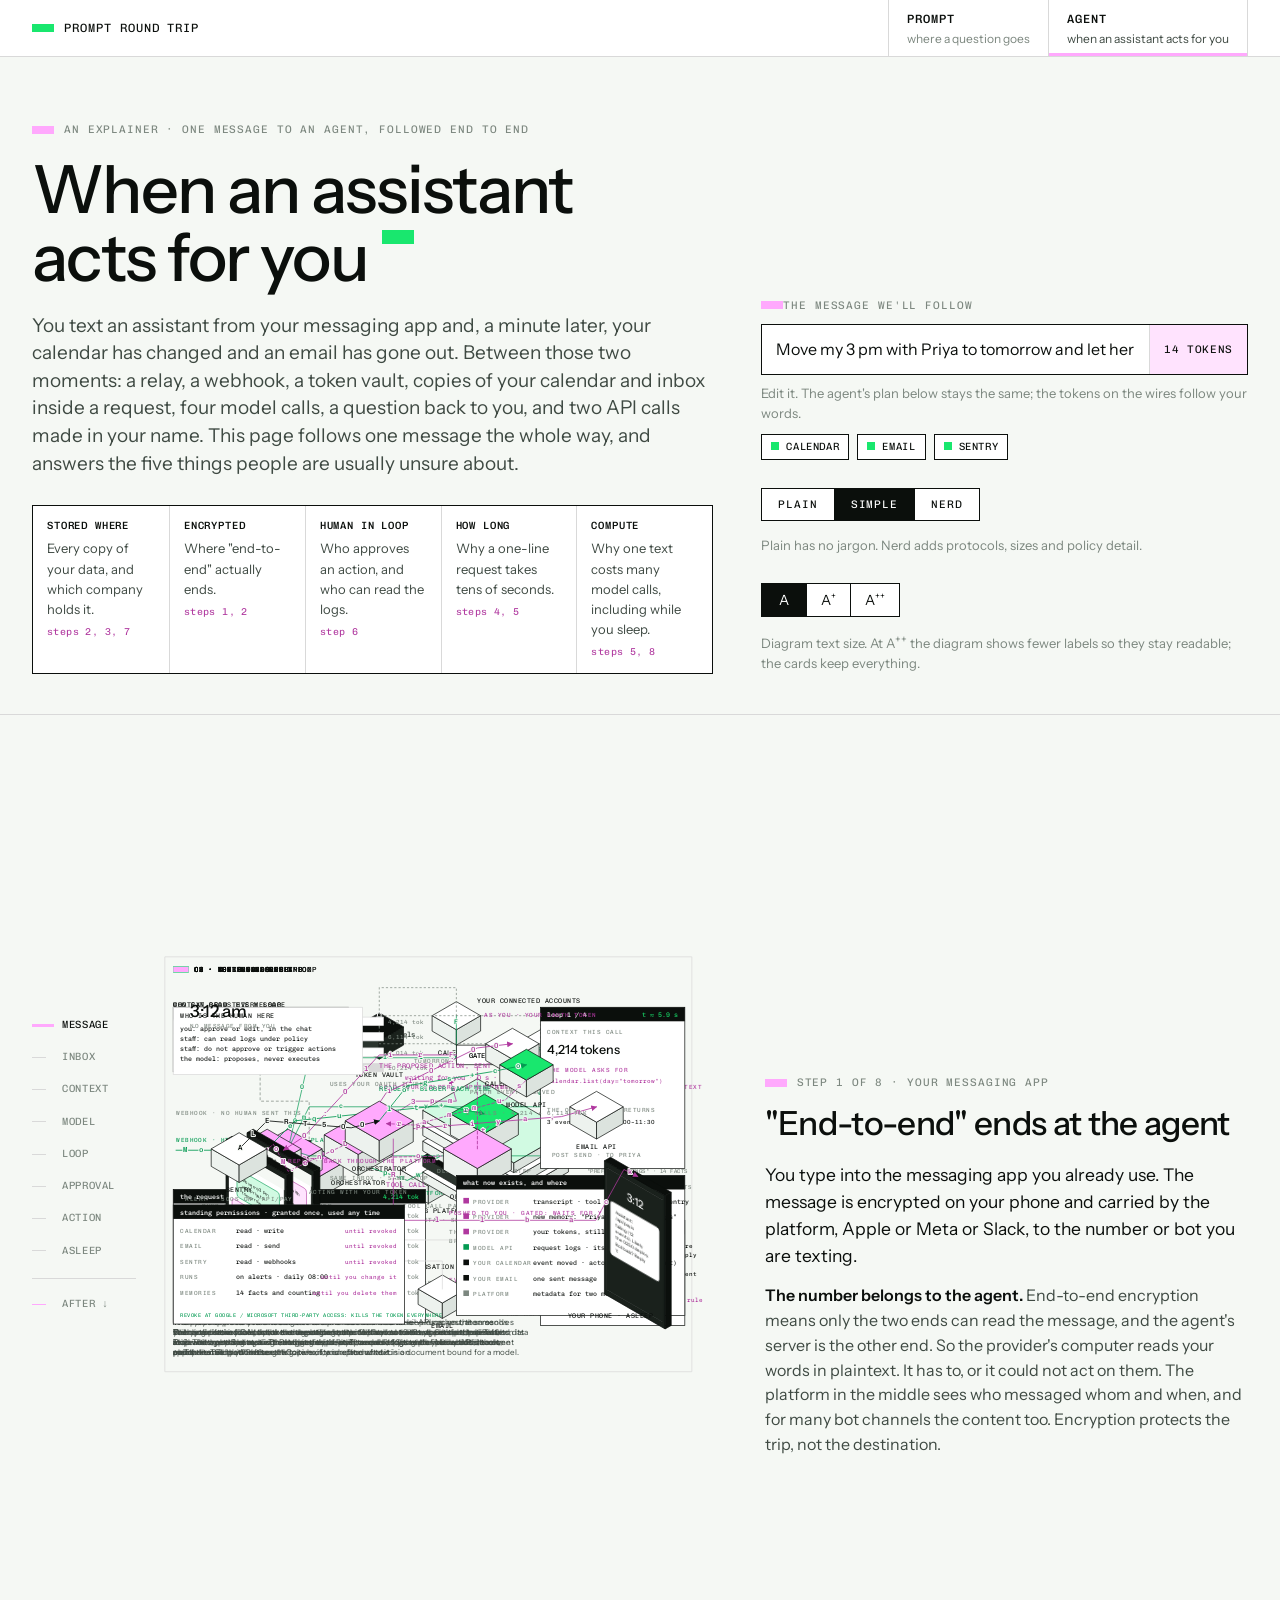
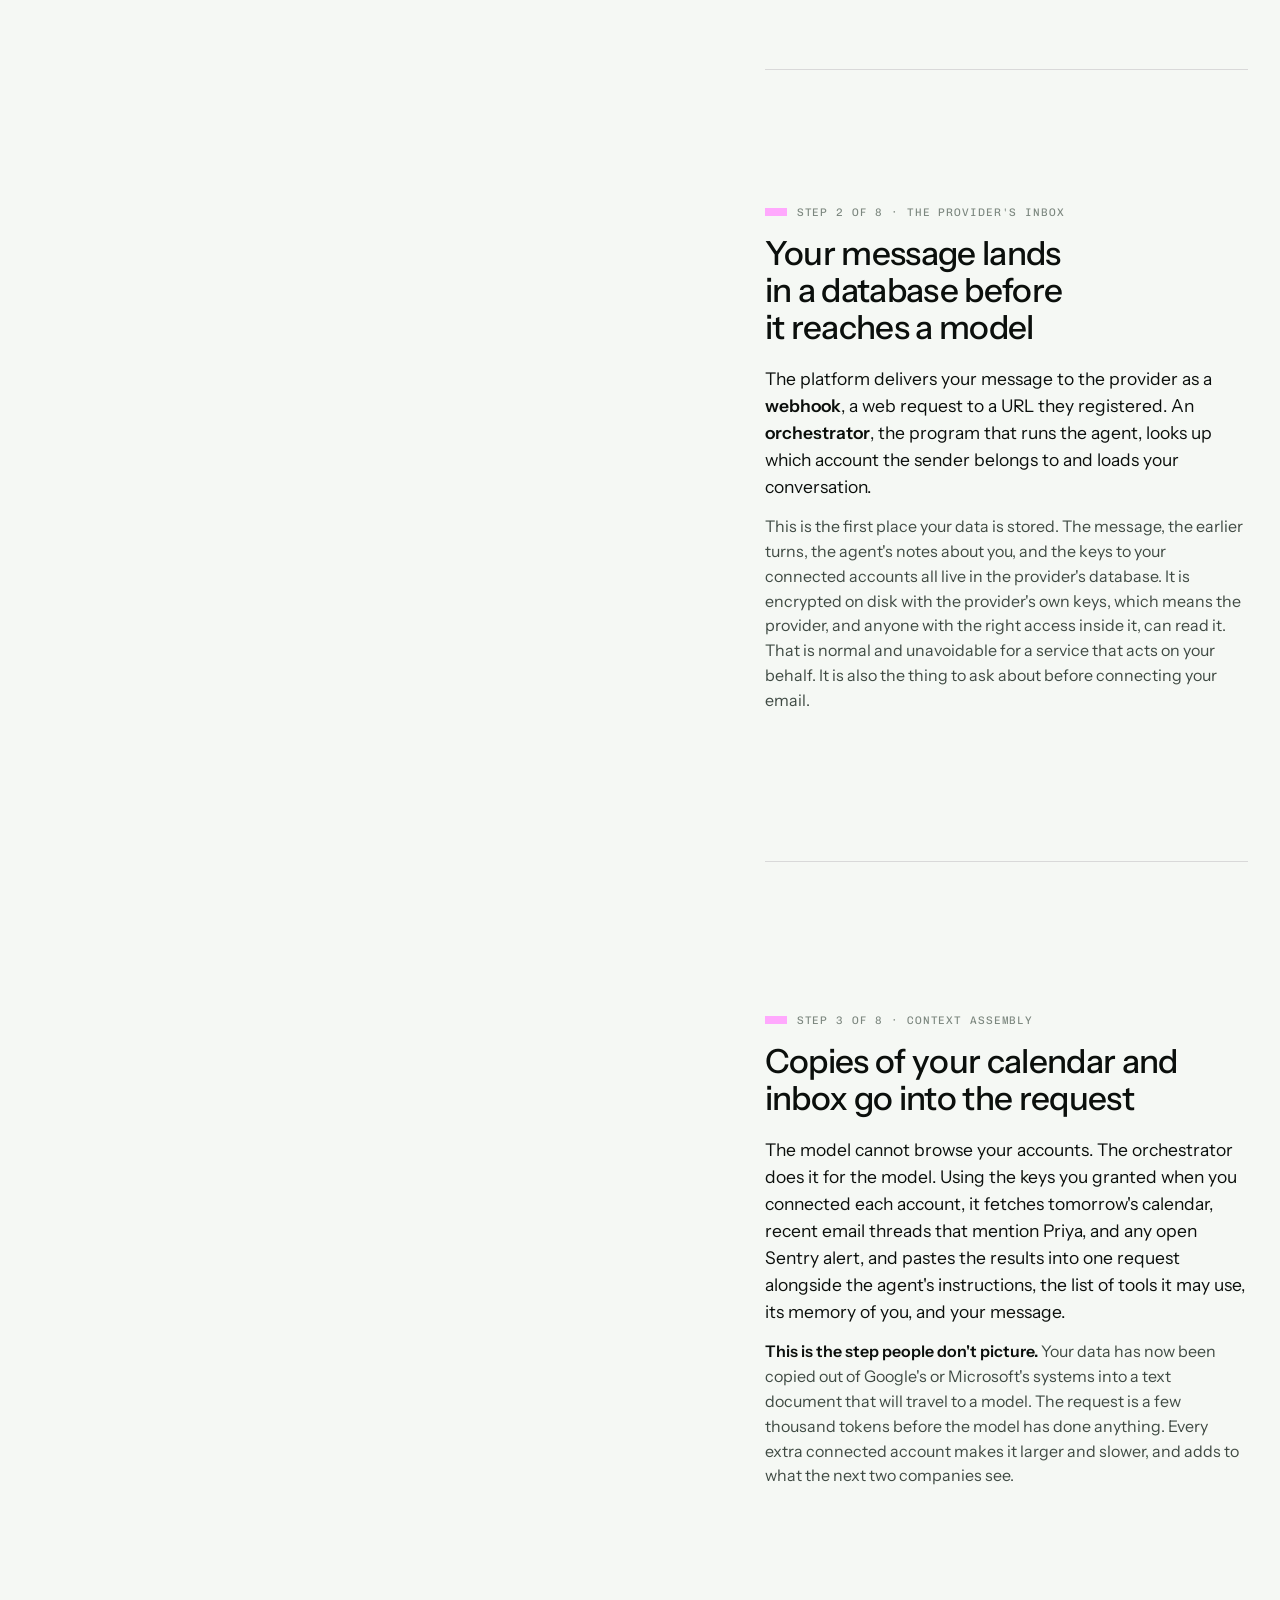
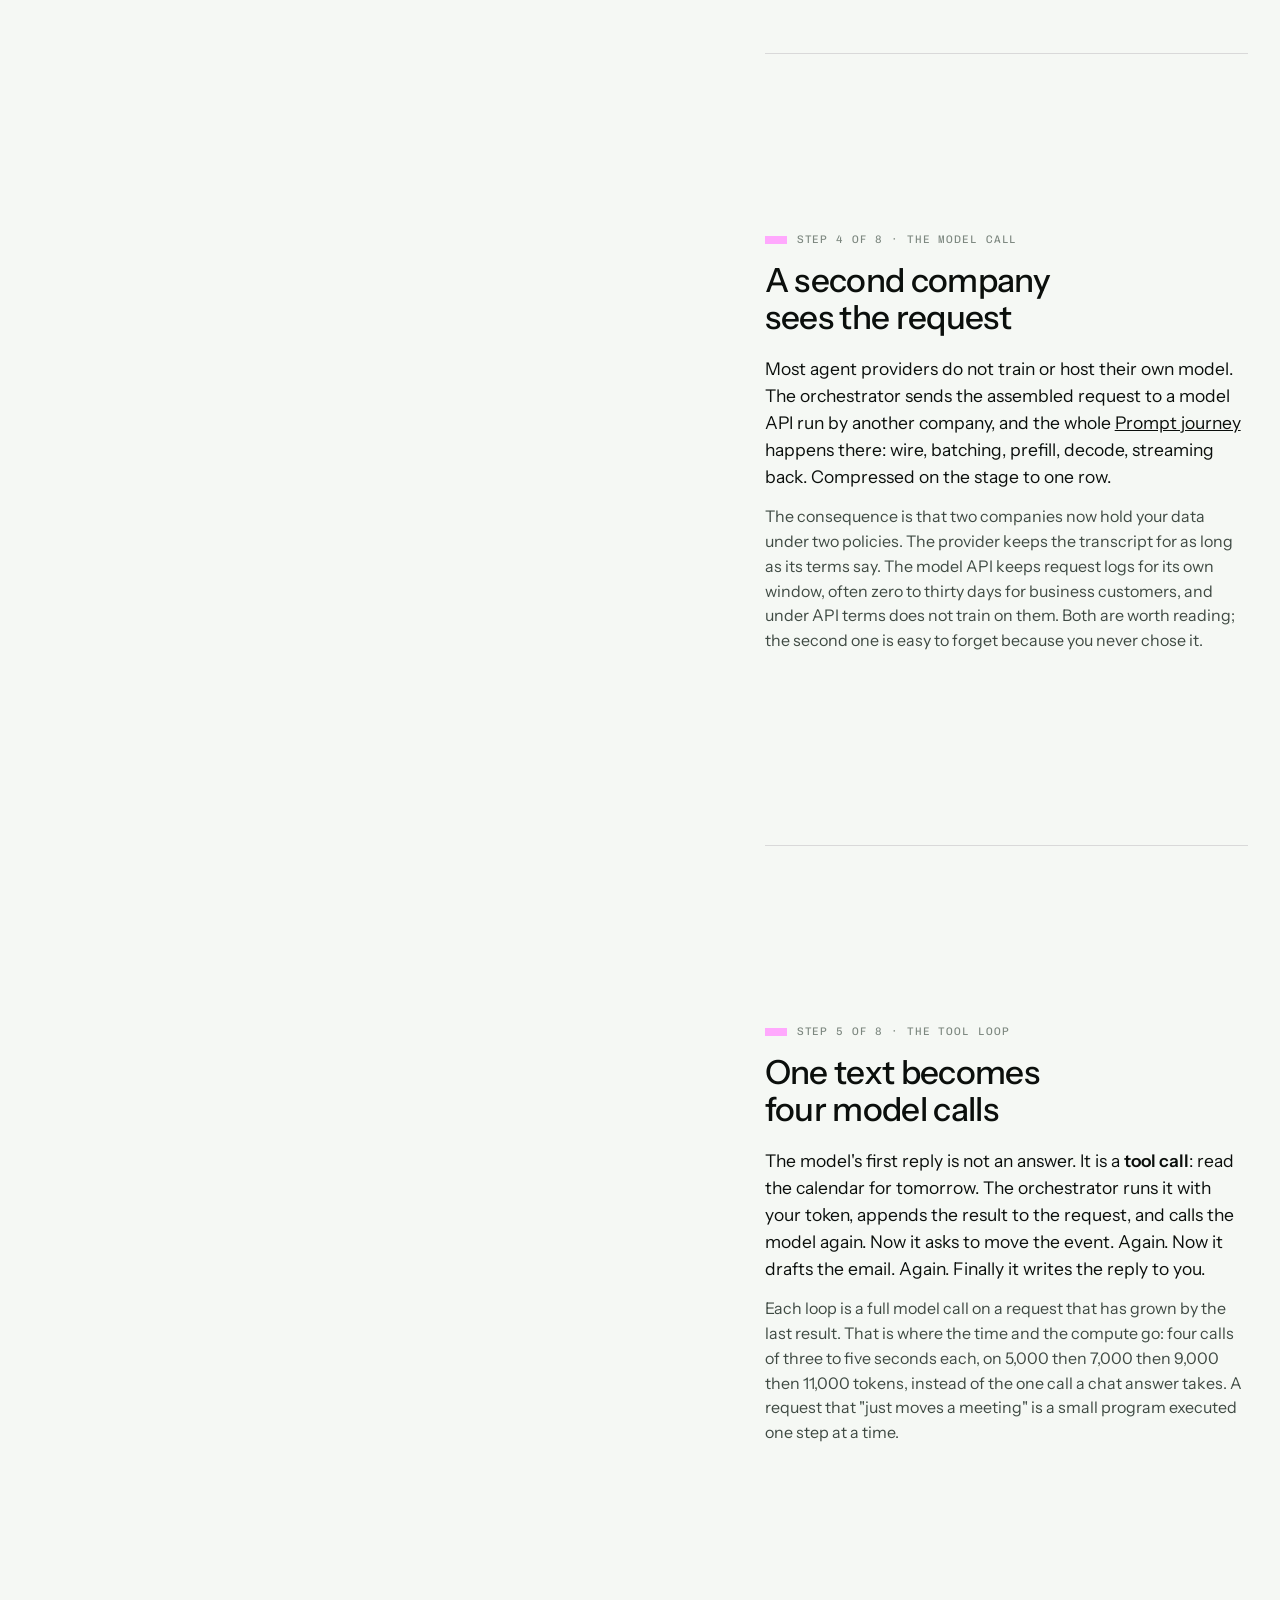
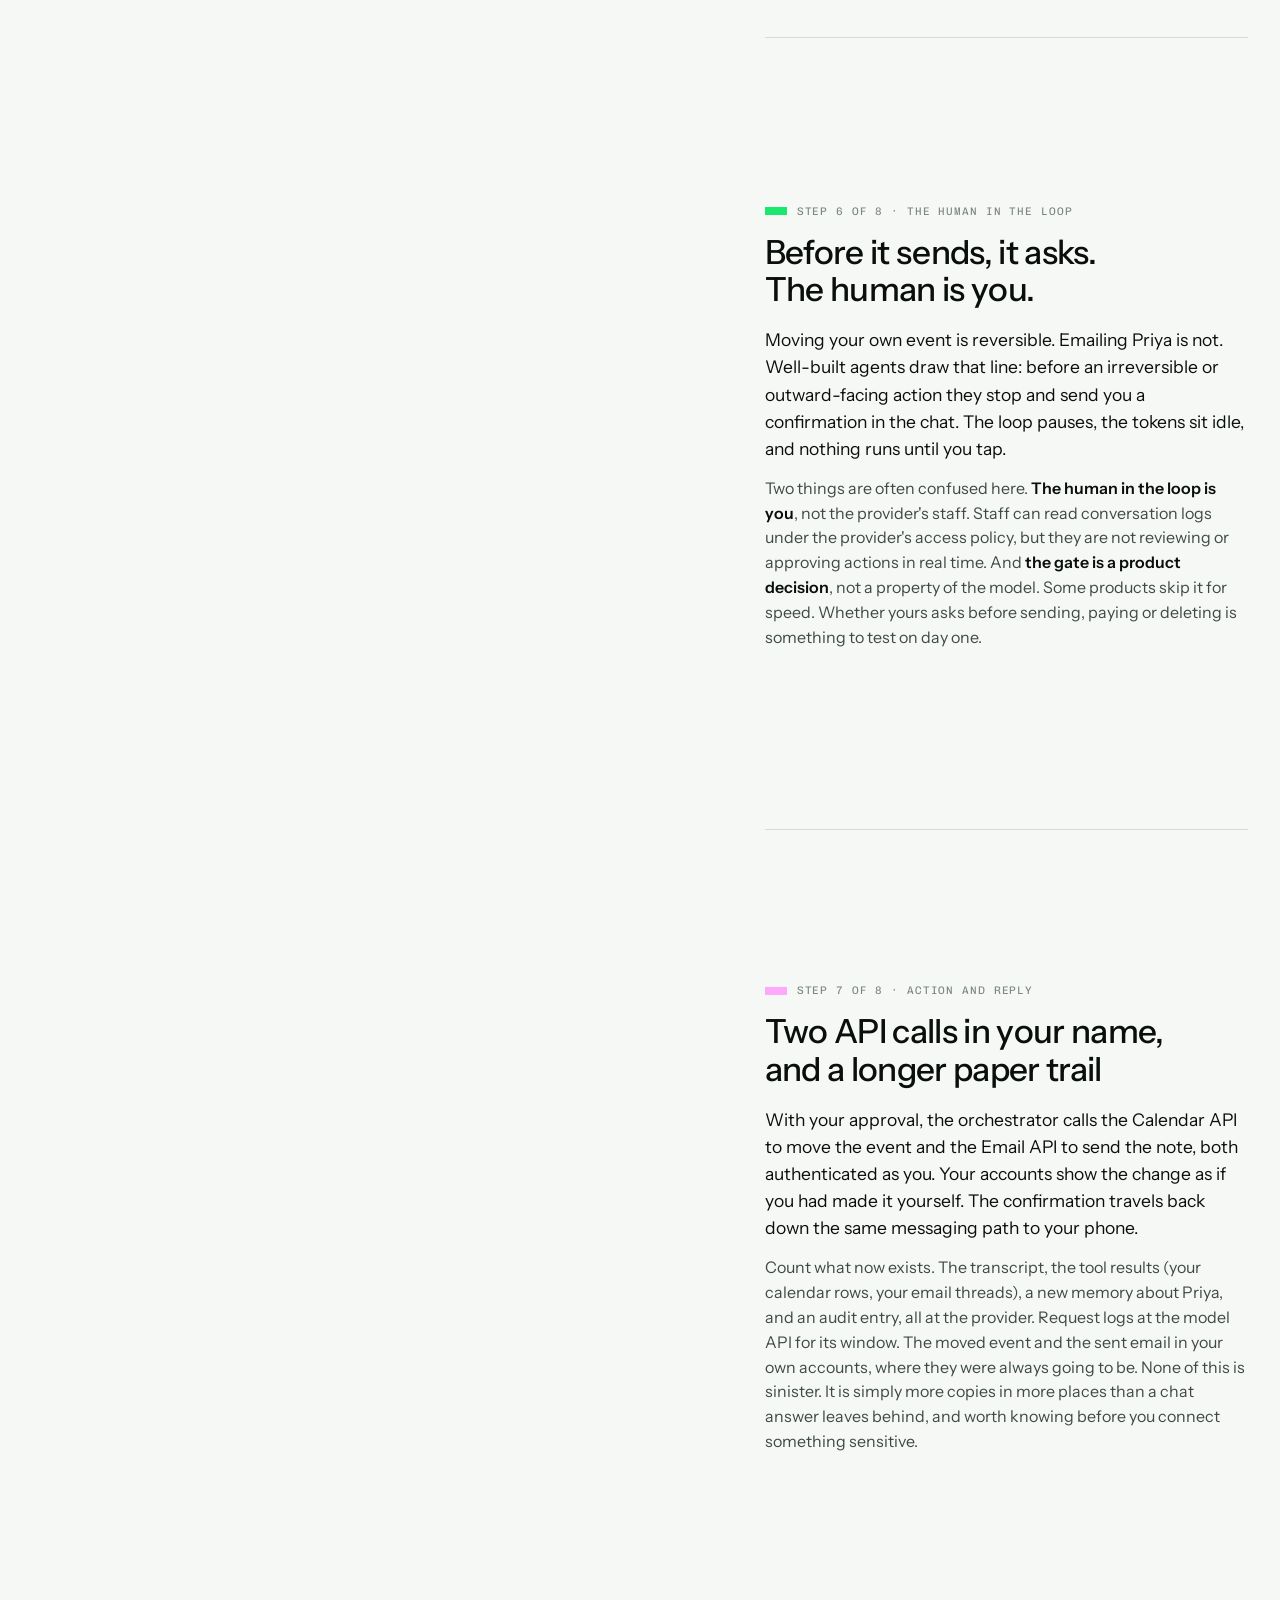
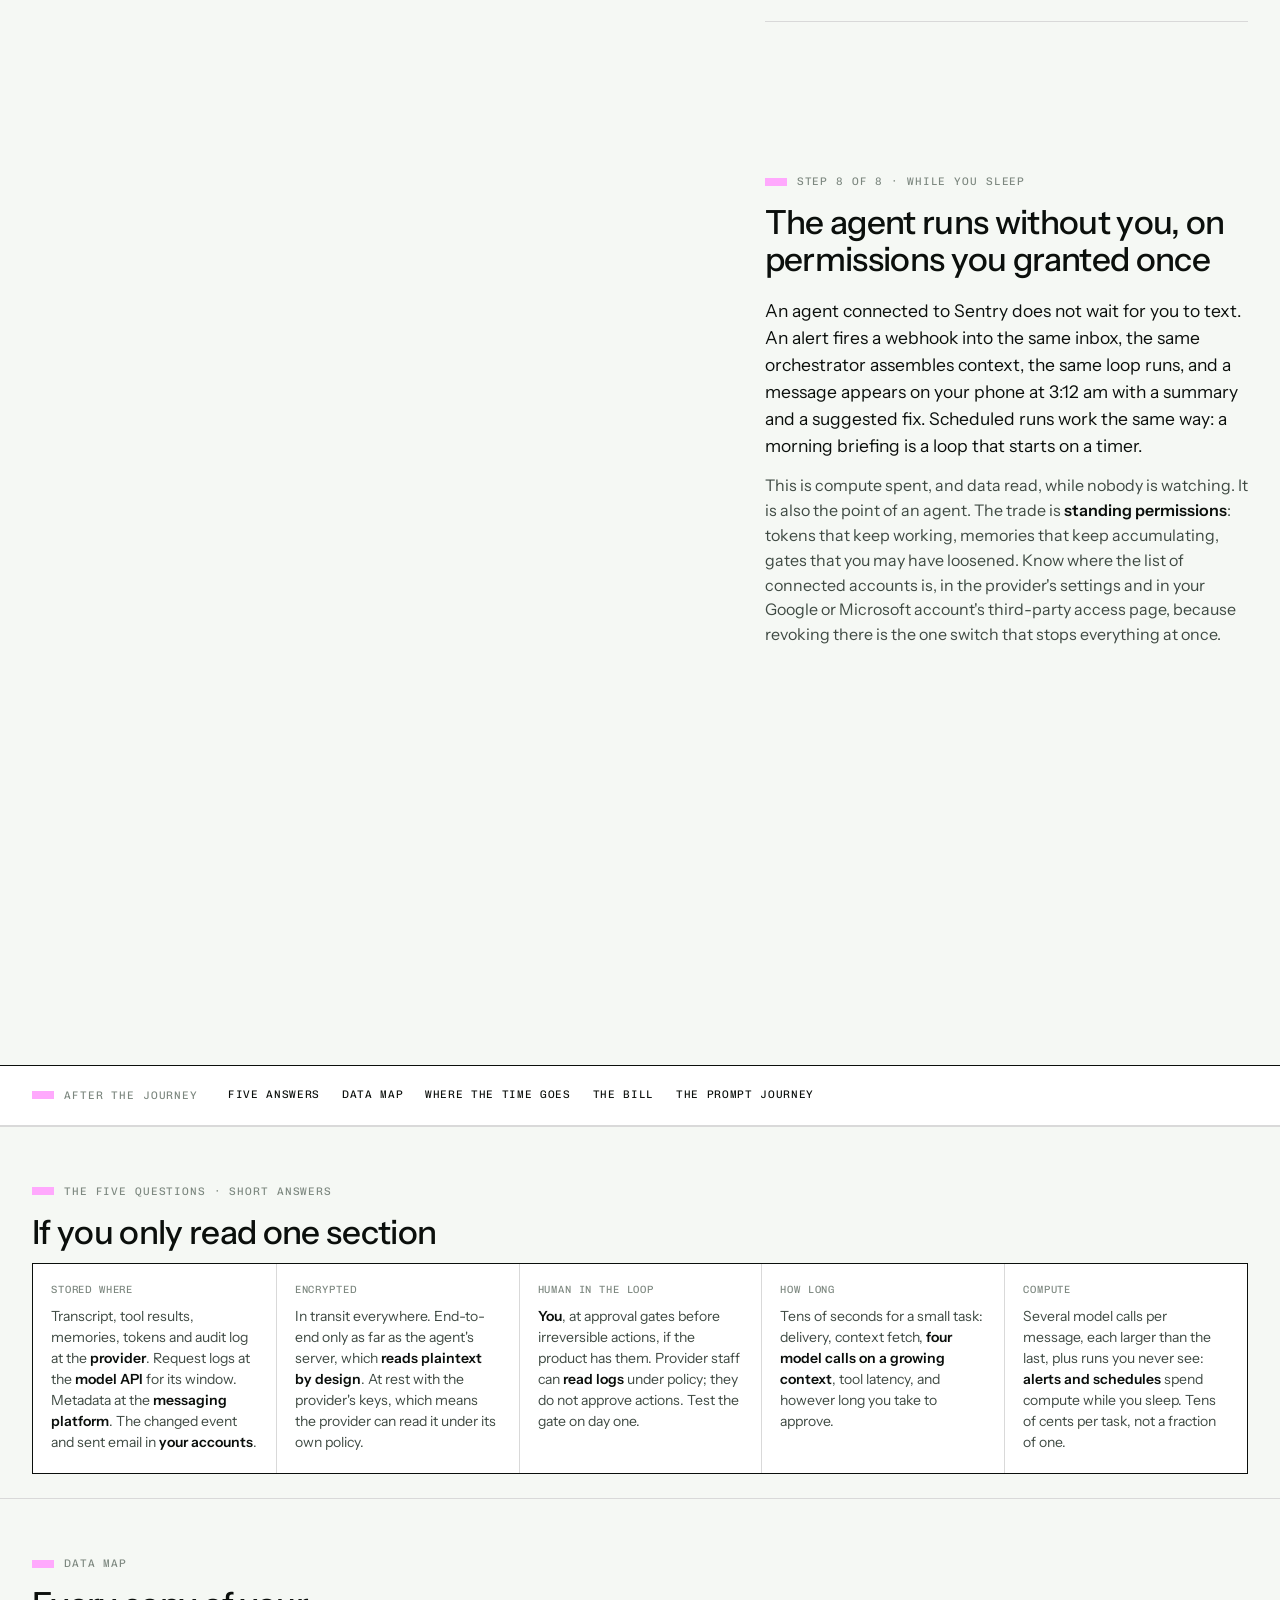
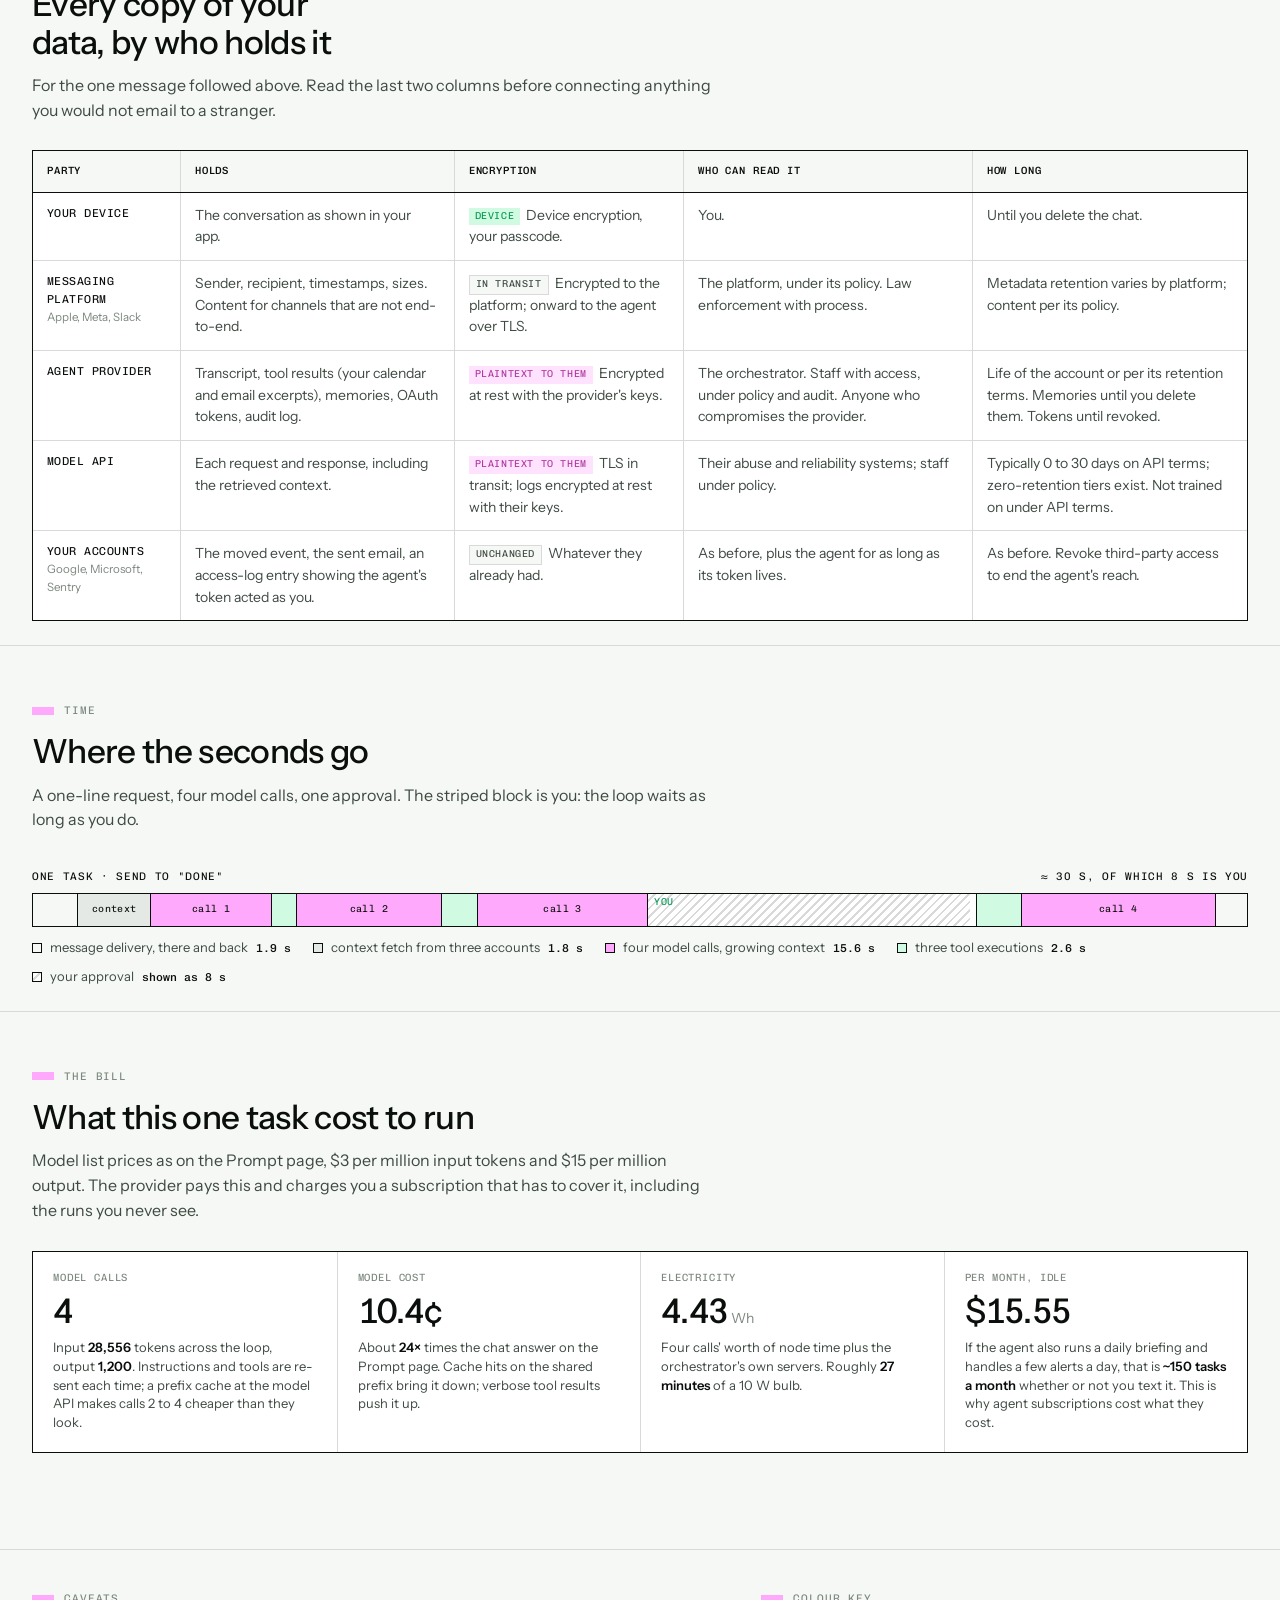
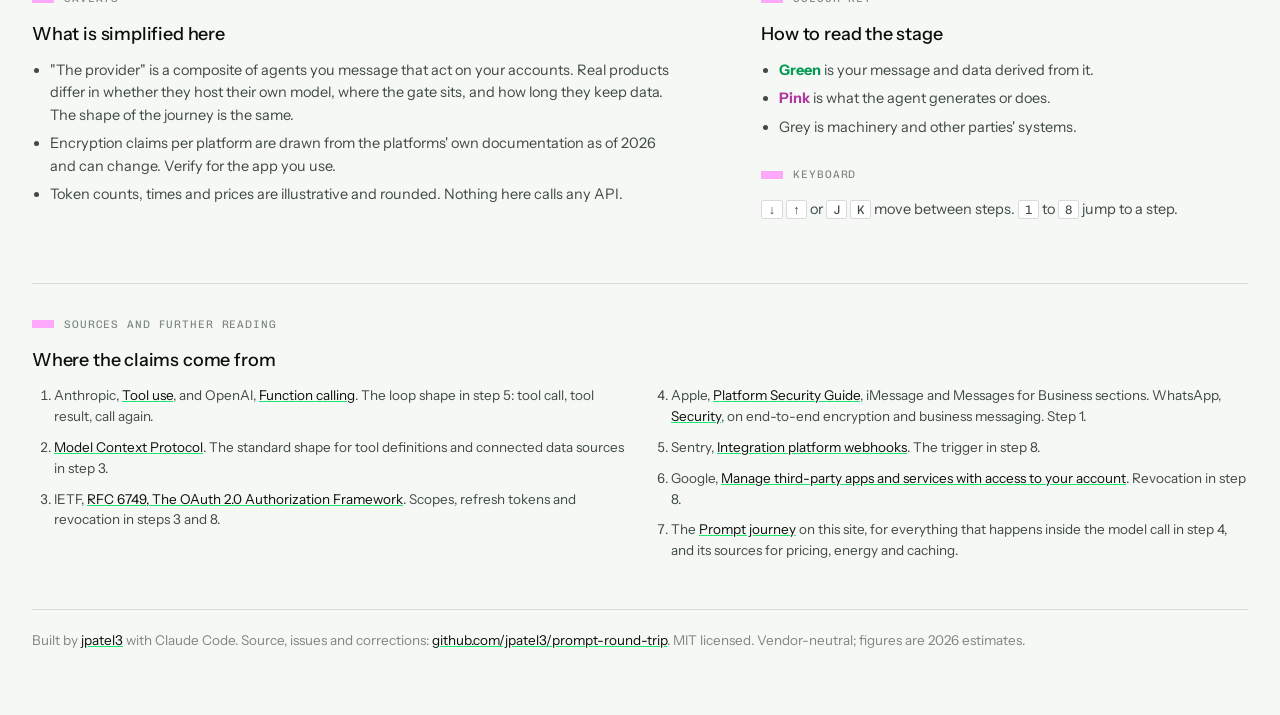
==== commit bc48a2b7: "Readability at large text: width-aware captions and bubbles, fewer labels at A++, sticky after-journ" ====
--- a/agent.html
+++ b/agent.html
@@ -114,7 +114,7 @@
           <button type="button" data-fs="1.25" aria-pressed="false" aria-label="Diagram text: larger">A<sup>+</sup></button>
           <button type="button" data-fs="1.5" aria-pressed="false" aria-label="Diagram text: largest">A<sup>++</sup></button>
         </span>
-        <span class="note">Diagram text size.</span>
+        <span class="note">Diagram text size. At A<sup>++</sup> the diagram shows fewer labels so they stay readable; the cards keep everything.</span>
       </div>
     </div>
   </div>
@@ -504,7 +504,7 @@
   const c = cube(parent, ox, oy, 0, 0, 0, size, size, o.h || Math.round(size*0.55), o.green ? {top:C.green} : o.pink ? {top:C.pink} : o.dark ? {top:C.ink, left:'#2A332D', right:'#1A211C'} : {});
   const ly = oy + size + 14;
   label(parent, ox, ly, name, {fill:C.ink, anchor:'middle'});
-  if (sub) label(parent, ox, ly + 12, sub, {size:8.5, anchor:'middle'});
+  if (sub) label(parent, ox, ly + 12, sub, {size:8.5, anchor:'middle', cls:'xl-hide'});
   return c;
 }
 
@@ -515,8 +515,7 @@
     'The courier cannot read your letter. The office it is addressed to can, and that office is the assistant.');
   const ph = phone(s.g, 130, 470, 100, 190);
   chatHeader(ph.plane, ph.w, 'Assistant');
-  const ml = wrap(MSG, 22).slice(0, 4);
-  const b = bubble(ph.plane, 14, 26, ph.w - 22, ml, {fill:C.greenTint, stroke:C.greenInk, size:7.5, lh:10});
+  const b = bubble(ph.plane, 14, 26, ph.w - 22, MSG, {fill:C.greenTint, stroke:C.greenInk, size:7.5, lh:10, maxLines:4});
   text(ph.plane, ph.w - 10, b.bottom + 9, 'Delivered', {size:5.5, anchor:'end', fill:C.muted, sans:true});
   const dots = el('g', {}, ph.plane);
   el('rect', {x:8, y:b.bottom + 16, width:34, height:14, rx:4, fill:C.ground, stroke:C.grid, 'stroke-width':0.8}, dots);
@@ -533,10 +532,10 @@
   s.streams.push(new Stream(s.g, w1, charsOf(TOK), {speed:60, n:10}));
   s.streams.push(new Stream(s.g, w2, charsOf(TOK), {speed:60, n:9}));
   // locks and labels along the way
-  lock(s.g, 255, 360); label(s.g, 268, 364, 'encrypted to the platform', {size:8.5, fill:C.greenInk});
-  lock(s.g, 500, 268); label(s.g, 513, 272, 'TLS · platform → business API', {size:8.5, fill:C.greenInk});
+  lock(s.g, 255, 360); label(s.g, 268, 364, 'encrypted to the platform', {size:8.5, fill:C.greenInk, cls:'xl-hide'});
+  lock(s.g, 500, 268); label(s.g, 513, 272, 'TLS · platform → business API', {size:8.5, fill:C.greenInk, cls:'xl-hide'});
   label(s.g, 640, 200, 'end-to-end ends here', {anchor:'middle', fill:C.pinkInk});
-  label(s.g, 640, 212, 'the agent is the other end · it reads plaintext', {anchor:'middle', size:8.5, fill:C.pinkInk});
+  label(s.g, 640, 212, PRT.FS > 1.1 ? 'it reads plaintext' : 'the agent is the other end · it reads plaintext', {anchor:'middle', size:8.5, fill:C.pinkInk});
   // who can read
   const cx = 36, cy = 96;
   label(s.d, cx, cy, 'who can read this message', {fill:C.ink});
@@ -558,7 +557,7 @@
     'The clerk checks who the letter is from, pulls your folder from the cabinet, and clips the new letter to the front.');
   const inW = wire(s.g, pathThrough([[40, 300], [150, 300], [190, 322]]), {stroke:C.greenInk, sw:1.2, arrow:'arr-green'});
   s.streams.push(new Stream(s.g, inW, charsOf(TOK), {speed:60, n:7}));
-  label(s.g, 40, 288, 'webhook · HTTPS POST from the platform', {size:8.5, fill:C.greenInk});
+  label(s.g, 40, 288, PRT.FS > 1.1 ? 'webhook' : 'webhook · HTTPS POST from the platform', {size:8.5, fill:C.greenInk});
   const orch = node(s.g, 230, 320, 56, 'orchestrator', 'the program that runs the agent', {pink:true, h:30});
   // account card
   el('rect', {x:36, y:96, width:250, height:92, fill:C.paper, stroke:C.ink}, s.d);
@@ -567,8 +566,8 @@
   lines(s.d, 46, 134, ['from: +1 ••• 4471 → you', 'plan: personal · limits ok', 'connected: calendar · email · sentry', 'queue: 0.3 s'], {size:9.5, lh:14});
   wire(s.g, pathThrough([[160, 190], [160, 230], [230, 230], [230, 292]]), {dash:'3 4', stroke:C.muted, arrow:'arr'});
   // conversation store: stacked slabs
-  const ox = 470, oy = 300;
-  const slabs = [['audit log', 'what ran, when, who approved', C.paper], ['token vault', 'OAuth tokens for your accounts', C.ink], ['memories', '"prefers mornings" · 14 facts', C.paper], ['past turns', '212 messages · attachments', C.paper], ['this message', TOK.length + ' tokens · just arrived', C.greenTint]];
+  const ox = Math.round(470 - (PRT.FS - 1) * 110), oy = 300;
+  const slabs = [['audit log', PRT.FS > 1.1 ? 'what ran · who approved' : 'what ran, when, who approved', C.paper], ['token vault', PRT.FS > 1.1 ? 'OAuth tokens' : 'OAuth tokens for your accounts', C.ink], ['memories', '"prefers mornings" · 14 facts', C.paper], ['past turns', '212 messages · attachments', C.paper], ['this message', TOK.length + ' tokens · just arrived', C.greenTint]];
   slabs.forEach((sl, i) => {
     const z = i*22;
     cube(s.g, ox, oy, 0, 0, z, 150, 90, 14, {top:sl[2], left: sl[2] === C.ink ? '#2A332D' : undefined, right: sl[2] === C.ink ? '#1A211C' : undefined});
@@ -584,7 +583,7 @@
   label(s.d, 360, 540, 'postgres + object store · cloud KMS keys · SOC 2 scope', {size:8, cls:'nerd-only'});
   const toStore = wire(s.g, pathThrough([orch.topCenter, [orch.topCenter[0] + 60, orch.topCenter[1] - 30], [ox - 90, 230], [ox - 30, 230], P(ox, oy, 0, 45, 5*22 + 14)]), {stroke:C.pinkInk, sw:1.1, arrow:'arr-pink'});
   s.streams.push(new Stream(s.g, toStore, charsOf(TOK), {speed:55, n:10, fill:C.pinkInk}));
-  label(s.g, 330, 212, 'load your folder · append the message', {size:8.5, fill:C.pinkInk});
+  label(s.g, 330, 212, 'load your folder · append the message', {size:8.5, fill:C.pinkInk, cls:'xl-hide'});
 }
 
 /* 3 · context assembly */
@@ -631,7 +630,7 @@
     text(s.d, cx + 350, y, fmt(r[2]) + ' tok', {size:9.5, anchor:'end', fill:C.muted});
   });
   el('rect', {x:cx + 3, y:cy + 40 + 3*22 - 12, width:4, height:62, fill:C.pink}, s.g);
-  label(s.g, cx + 10, cy + 180, 'pink: copies of your data, now inside the request', {size:8.5, fill:C.pinkInk});
+  label(s.g, cx + 10, cy + 180, PRT.FS > 1.1 ? 'pink: copies of your data' : 'pink: copies of your data, now inside the request', {size:8.5, fill:C.pinkInk});
   const toCard = wire(s.g, pathThrough([orch.topCenter, [orch.topCenter[0], cy - 6]]), {stroke:C.pinkInk, sw:1.1, arrow:'arr-pink'});
   s.streams.push(new Stream(s.g, toCard, charsOf(TOK), {speed:50, n:4, fill:C.pinkInk}));
   const pg = el('g', {class:'plain-only'}, s.g);
@@ -661,7 +660,7 @@
   names.forEach((n, i) => {
     const ox = 190 + i*60, oy = 440;
     const c = cube(s.g, ox, oy, 0, 0, 0, 22, 22, 14, i === 4 || i === 5 ? {top:C.green} : {});
-    label(s.g, ox, oy + 42, n, {anchor:'middle', size:7.5});
+    label(s.g, ox, oy + 42, n, {anchor:'middle', size:7.5, cls:'xl-hide'});
     if (i < 7) el('line', {x1:ox + 16, y1:c.topCenter[1] + 8, x2:ox + 44, y2:c.topCenter[1] + 8, stroke:C.grid}, s.g);
   });
   label(s.d, 400, 500, 'streaming usually off inside a loop: the orchestrator needs the whole tool call before acting', {anchor:'middle', size:8, cls:'nerd-only'});
@@ -694,8 +693,8 @@
   const down = wire(s.g, pathThrough([[model.topCenter[0] + 6, model.topCenter[1] + 18], [model.topCenter[0] - 40, model.topCenter[1] + 60], [orch.topCenter[0] + 60, orch.topCenter[1] + 14], [orch.topCenter[0] + 10, orch.topCenter[1] + 6]]), {stroke:C.pinkInk, sw:1.2, arrow:'arr-pink', dash:'4 3'});
   s.streams.push(new Stream(s.g, up, 'request+results'.split(''), {speed:60, n:9}));
   s.streams.push(new Stream(s.g, down, 'toolcall'.split(''), {speed:60, n:6, fill:C.pinkInk}));
-  label(s.g, 330, 216, 'request, bigger each time', {fill:C.greenInk});
-  label(s.g, 340, 352, 'tool call', {fill:C.pinkInk});
+  label(s.g, 330, 216, 'request, bigger each time', {fill:C.greenInk, cls:'xl-hide'});
+  label(s.g, 340, 352, 'tool call', {fill:C.pinkInk, cls:'xl-hide'});
   const toolWires = tools.map(t => wire(s.g, pathThrough([orch.topCenter, [orch.topCenter[0], t.topCenter[1] - 40], [t.topCenter[0], t.topCenter[1] - 40], t.topCenter]), {stroke:C.grid, sw:1}));
   // loop status panel
   const px = 560, py = 96;
@@ -707,7 +706,7 @@
   const ctxG = el('g', {}, s.g);
   label(s.g, px + 10, py + 92, 'the model asks for', {size:8.5, fill:C.pinkInk});
   const callG = el('g', {}, s.g);
-  label(s.g, px + 10, py + 150, 'the orchestrator returns', {size:8.5});
+  label(s.g, px + 10, py + 150 + (PRT.FS - 1) * 56, 'the orchestrator returns', {size:8.5});
   const resG = el('g', {}, s.g);
   label(s.d, px + 10, py + 214, 'capped at 10–30 loops · errors are appended and retried', {size:7.5, cls:'nerd-only'});
   // context growth bar (bottom)
@@ -717,9 +716,10 @@
   const bars = [];
   for (let i = 0; i < 4; i++){
     const y = by + 14 + i*22;
+    const off = Math.round(42 * PRT.FS);
     label(s.g, bx, y + 8, 'call ' + (i+1), {size:8});
-    el('rect', {x:bx + 42, y:y, width:bw - 42, height:12, fill:C.paper, stroke:C.grid}, s.g);
-    const r = el('rect', {x:bx + 42, y:y, width:((bw - 42) * ctxTokens(i) / maxCtx).toFixed(1), height:12, fill:C.grid}, s.g);
+    el('rect', {x:bx + off, y:y, width:bw - off, height:12, fill:C.paper, stroke:C.grid}, s.g);
+    const r = el('rect', {x:bx + off, y:y, width:((bw - off) * ctxTokens(i) / maxCtx).toFixed(1), height:12, fill:C.grid}, s.g);
     text(s.g, bx + bw + 6, y + 9.5, fmt(ctxTokens(i)) + ' tok', {size:8.5, fill:C.muted});
     bars.push(r);
   }
@@ -736,9 +736,9 @@
     while (ctxG.firstChild) ctxG.removeChild(ctxG.firstChild);
     text(ctxG, px + 10, py + 66, fmt(ctxTokens(k)) + ' tokens', {size:18, weight:500, sans:true});
     while (callG.firstChild) callG.removeChild(callG.firstChild);
-    lines(callG, px + 10, py + 108, wrap(LOOPS[k].call, 30).slice(0, 3), {size:8.5, lh:12, fill:C.pinkInk});
+    lines(callG, px + 10, py + 108, wrap(LOOPS[k].call, Math.floor(30 / PRT.FS)).slice(0, 3), {size:8.5, lh:12, fill:C.pinkInk});
     while (resG.firstChild) resG.removeChild(resG.firstChild);
-    lines(resG, px + 10, py + 166, wrap(LOOPS[k].result, 30).slice(0, 3), {size:8.5, lh:12});
+    lines(resG, px + 10, py + 166 + (PRT.FS - 1) * 56, wrap(LOOPS[k].result, Math.floor(30 / PRT.FS)).slice(0, 2), {size:8.5, lh:12});
     tools.forEach((tn, i) => tn.querySelectorAll('polygon')[tn.querySelectorAll('polygon').length - 1].setAttribute('fill', LOOPS[k].tool === ['Calendar','Email','You'][i] ? C.pink : C.paper));
     toolWires.forEach((w, i) => w.setAttribute('stroke', LOOPS[k].tool === ['Calendar','Email','You'][i] ? C.pinkInk : C.grid));
   });
@@ -751,7 +751,7 @@
     'Before posting the letter, the clerk knocks: "Friday at ten, and I\'ll tell her. Yes?" Nothing moves until you nod.');
   const ph = phone(s.g, 150, 470, 110, 200);
   chatHeader(ph.plane, ph.w, 'Assistant');
-  const b1 = bubble(ph.plane, 8, 24, ph.w - 16, wrap('Move Thu 3 pm with Priya → Fri 10:00 and email her the new time?', 26), {fill:C.pinkTint, stroke:C.pinkInk, size:7, lh:9.5});
+  const b1 = bubble(ph.plane, 8, 24, ph.w - 16, 'Move Thu 3 pm with Priya → Fri 10:00 and email her the new time?', {fill:C.pinkTint, stroke:C.pinkInk, size:7, lh:9.5, maxLines:6});
   el('rect', {x:8, y:b1.bottom + 6, width:(ph.w - 20)/2, height:14, rx:3, fill:C.ink}, ph.plane);
   text(ph.plane, 8 + (ph.w - 20)/4, b1.bottom + 16, 'Approve', {size:6.5, anchor:'middle', fill:C.paper, sans:true, weight:500});
   el('rect', {x:12 + (ph.w - 20)/2, y:b1.bottom + 6, width:(ph.w - 20)/2, height:14, rx:3, fill:C.paper, stroke:C.ink, 'stroke-width':0.8}, ph.plane);
@@ -762,11 +762,11 @@
   const gate = el('g', {}, s.g);
   el('rect', {x:440, y:150, width:60, height:28, fill:C.paper, stroke:C.ink}, gate);
   text(gate, 470, 168, 'GATE', {size:10, anchor:'middle', weight:500});
-  const waitT = text(s.g, 470, 200, 'waiting…', {size:10, anchor:'middle', fill:C.pinkInk});
+  const waitT = text(s.g, 470, 200 + (PRT.FS - 1) * 30, 'waiting…', {size:10, anchor:'middle', fill:C.pinkInk});
   wire(s.g, pathThrough([orch.topCenter, [470, 180]]), {stroke:C.pinkInk, sw:1.2, dash:'4 3'});
   const ask = wire(s.g, pathThrough([[440, 164], [330, 164], [ph.top[0] + 30, ph.top[1] - 20], ph.top]), {stroke:C.pinkInk, sw:1.2, arrow:'arr-pink'});
   s.streams.push(new Stream(s.g, ask, 'Fri10:00?'.split(''), {speed:55, n:7, fill:C.pinkInk}));
-  label(s.g, 330, 182, 'the proposed action, sent to you', {fill:C.pinkInk});
+  label(s.g, 330, 182, 'the proposed action, sent to you', {fill:C.pinkInk, cls:'xl-hide'});
   s.anims.push(t => waitT.textContent = 'waiting for you · ' + Math.floor(t % 60) + ' s · nothing runs');
   // two paths
   const px = 560, py = 400;
@@ -801,12 +801,12 @@
   // phone with reply
   const ph = phone(s.g, 120, 470, 100, 190);
   chatHeader(ph.plane, ph.w, 'Assistant');
-  const b0 = bubble(ph.plane, 14, 24, ph.w - 22, wrap(MSG, 22).slice(0, 3), {fill:C.greenTint, stroke:C.greenInk, size:6.5, lh:9});
-  const b1 = bubble(ph.plane, 6, b0.bottom + 6, ph.w - 22, wrap(REPLY, 22), {fill:C.pinkTint, stroke:C.pinkInk, size:6.5, lh:9});
+  const b0 = bubble(ph.plane, 14, 24, ph.w - 22, MSG, {fill:C.greenTint, stroke:C.greenInk, size:6.5, lh:9, maxLines:3});
+  const b1 = bubble(ph.plane, 6, b0.bottom + 6, ph.w - 22, REPLY, {fill:C.pinkTint, stroke:C.pinkInk, size:6.5, lh:9, maxLines: PRT.FS > 1.1 ? 4 : 6});
   label(s.g, 120, 520, 'your phone · 14:04', {anchor:'middle', fill:C.ink});
   const back = wire(s.g, pathThrough([[orch.topCenter[0] - 10, orch.topCenter[1] + 10], [200, 330], [ph.top[0] + 20, ph.top[1] - 16], ph.top]), {stroke:C.pinkInk, sw:1.1, arrow:'arr-pink', dash:'4 3'});
   s.streams.push(new Stream(s.g, back, 'Done.MovedtoFri10'.split(''), {speed:50, n:8, fill:C.pinkInk}));
-  label(s.g, 200, 318, 'reply · back through the platform', {size:8.5, fill:C.pinkInk});
+  label(s.g, 200, 318, 'reply · back through the platform', {size:8.5, fill:C.pinkInk, cls:'xl-hide'});
   // ledger
   const lx = 440, ly = 336;
   el('rect', {x:lx, y:ly, width:326, height:200, fill:C.paper, stroke:C.ink}, s.d);
@@ -842,7 +842,7 @@
   const model = node(s.g, 540, 180, 44, 'model API', '2 calls · ' + fmt(ctxTokens(0)) + ' + ' + fmt(ctxTokens(1)) + ' tok', {green:true});
   const w1 = wire(s.g, pathThrough([sentry.topCenter, [sentry.topCenter[0] + 40, sentry.topCenter[1] - 40], [orch.topCenter[0] - 40, orch.topCenter[1] + 10], orch.topCenter]), {stroke:C.ink, sw:1.2, arrow:'arr'});
   s.streams.push(new Stream(s.g, w1, 'ALERT 500 /api/pay 12'.split('').filter(c=>c!==' '), {speed:60, n:8, fill:C.ink}));
-  label(s.g, 130, 250, 'webhook · no human sent this', {anchor:'middle', size:8.5});
+  label(s.g, 130, 250, PRT.FS > 1.1 ? 'webhook · not from you' : 'webhook · no human sent this', {anchor:'middle', size:8.5});
   const w2 = wire(s.g, pathThrough([orch.topCenter, [orch.topCenter[0] + 40, orch.topCenter[1] - 50], [model.topCenter[0] - 50, model.topCenter[1] + 10], model.topCenter]), {stroke:C.greenInk, sw:1.2, arrow:'arr-green'});
   s.streams.push(new Stream(s.g, w2, 'logs+context'.split(''), {speed:60, n:7}));
   const w3 = wire(s.g, pathThrough([[model.topCenter[0] + 4, model.topCenter[1] + 18], [model.topCenter[0] - 30, model.topCenter[1] + 50], [orch.topCenter[0] + 50, orch.topCenter[1] + 6], [orch.topCenter[0] + 10, orch.topCenter[1] + 4]]), {stroke:C.pinkInk, sw:1.1, dash:'4 3', arrow:'arr-pink'});
@@ -851,11 +851,11 @@
   const ph = phone(s.g, 660, 500, 100, 190);
   el('rect', {x:0, y:0, width:ph.w, height:ph.h, fill:'#1A211C'}, ph.plane);
   text(ph.plane, ph.w/2, 30, '3:12', {size:16, anchor:'middle', fill:C.paper, sans:true, weight:500});
-  bubble(ph.plane, 6, 44, ph.w - 12, ['Assistant', '/api/pay is failing (12 events).', 'Likely the 02:50 deploy.', 'Roll back? Reply Y.'], {fill:C.paper, stroke:C.grid, size:6.5, lh:9});
+  bubble(ph.plane, 6, 44, ph.w - 12, 'Assistant: /api/pay is failing (12 events). Likely the 02:50 deploy. Roll back? Reply Y.', {fill:C.paper, stroke:C.grid, size:6.5, lh:9, maxLines:7});
   label(s.g, 660, 540, 'your phone · asleep', {anchor:'middle', fill:C.ink});
   const push = wire(s.g, pathThrough([[orch.topCenter[0] + 20, orch.topCenter[1] + 26], [orch.topCenter[0] + 20, 400], [ph.top[0] - 60, 400], [ph.top[0] - 20, ph.top[1] - 10], ph.top]), {stroke:C.pinkInk, sw:1.1, arrow:'arr-pink'});
   s.streams.push(new Stream(s.g, push, 'Rollback?'.split(''), {speed:55, n:8, fill:C.pinkInk}));
-  label(s.g, 430, 392, 'pushed to you · gated: waits for Y', {size:8.5, fill:C.pinkInk});
+  label(s.g, 430, 392, PRT.FS > 1.1 ? 'pushed to you · gated' : 'pushed to you · gated: waits for Y', {size:8.5, fill:C.pinkInk});
   // standing permissions
   const px = 36, py = 378;
   el('rect', {x:px, y:py, width:330, height:170, fill:C.paper, stroke:C.ink}, s.d);
--- a/style.css
+++ b/style.css
@@ -134,11 +134,14 @@
 .depth-nav li.more a::before{background:var(--pink);width:14px}
 
 /* ---------- after-journey navigation ---------- */
-.after-nav{border-top:1px solid var(--ink);background:var(--paper)}
+.after-nav{border-top:1px solid var(--ink);border-bottom:1px solid var(--grid);background:var(--paper);position:sticky;top:0;z-index:6}
 .after-nav .wrap{display:flex;align-items:center;gap:6px 22px;flex-wrap:wrap;padding-top:14px;padding-bottom:14px}
 .after-nav .eyebrow{margin-right:8px}
 .after-nav a{font-family:var(--mono);font-size:11px;letter-spacing:.06em;text-transform:uppercase;color:var(--ink);text-decoration:none;padding:6px 0;border-bottom:2px solid transparent}
 .after-nav a:hover, .after-nav a:focus-visible{border-bottom-color:var(--green);outline:none}
+.after-nav a[aria-current="true"]{border-bottom-color:var(--ink)}
+body.agent .after-nav a:hover, body.agent .after-nav a:focus-visible{border-bottom-color:var(--pink)}
+@media (max-width: 700px){.after-nav .eyebrow{display:none}.after-nav .wrap{flex-wrap:nowrap;overflow-x:auto;gap:18px;padding-top:8px;padding-bottom:8px}.after-nav a{white-space:nowrap}}
 
 /* ---------- the bill ---------- */
 .bill{display:grid;grid-template-columns:repeat(4,minmax(0,1fr));border:1px solid var(--ink);background:var(--paper)}
@@ -354,3 +357,8 @@
 @media (prefers-reduced-motion: reduce){
   .scene{transition:none}
 }
+
+/* ---------- largest diagram text: fewer labels so the rest stays legible ---------- */
+body[data-fs="xl"] .scene .plain-hide{opacity:0}
+body[data-fs="xl"] .scene .xl-hide{opacity:0}
+body[data-fs="xl"] .scene .plain-only{opacity:1}
